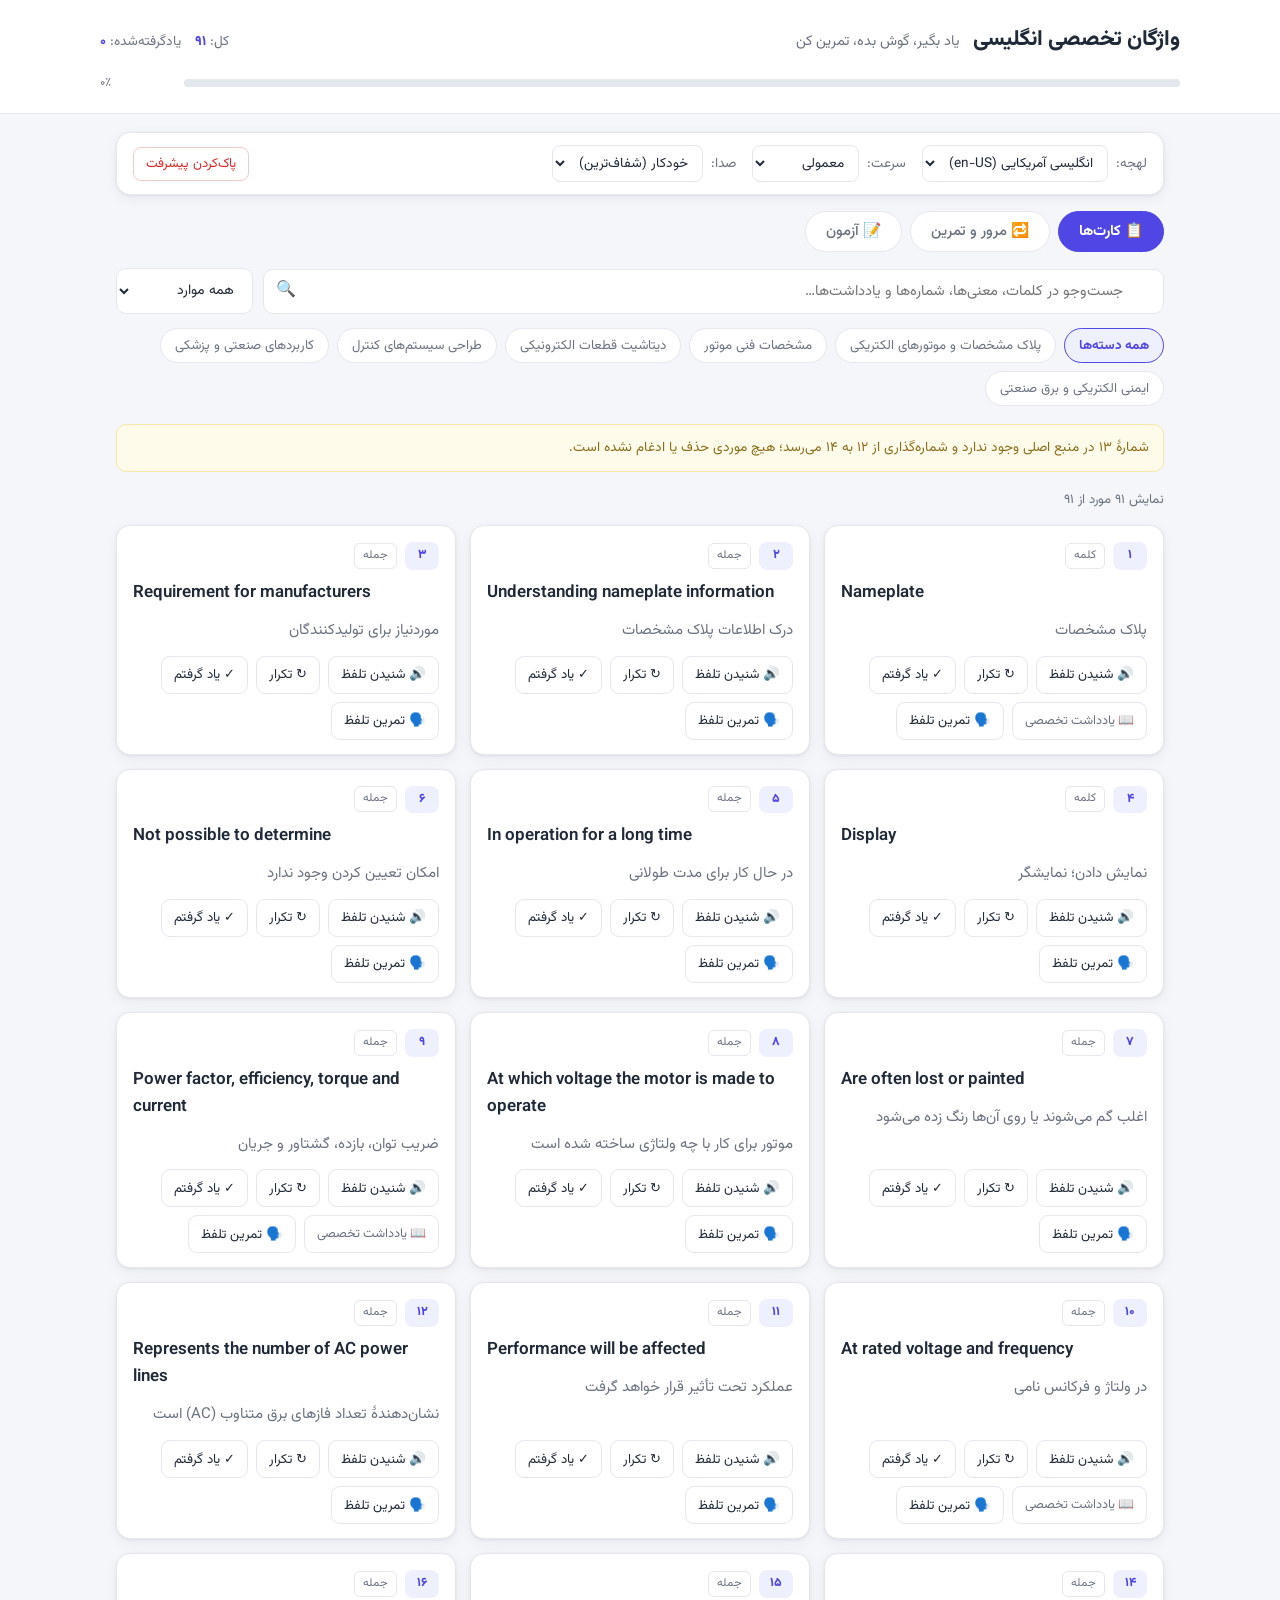
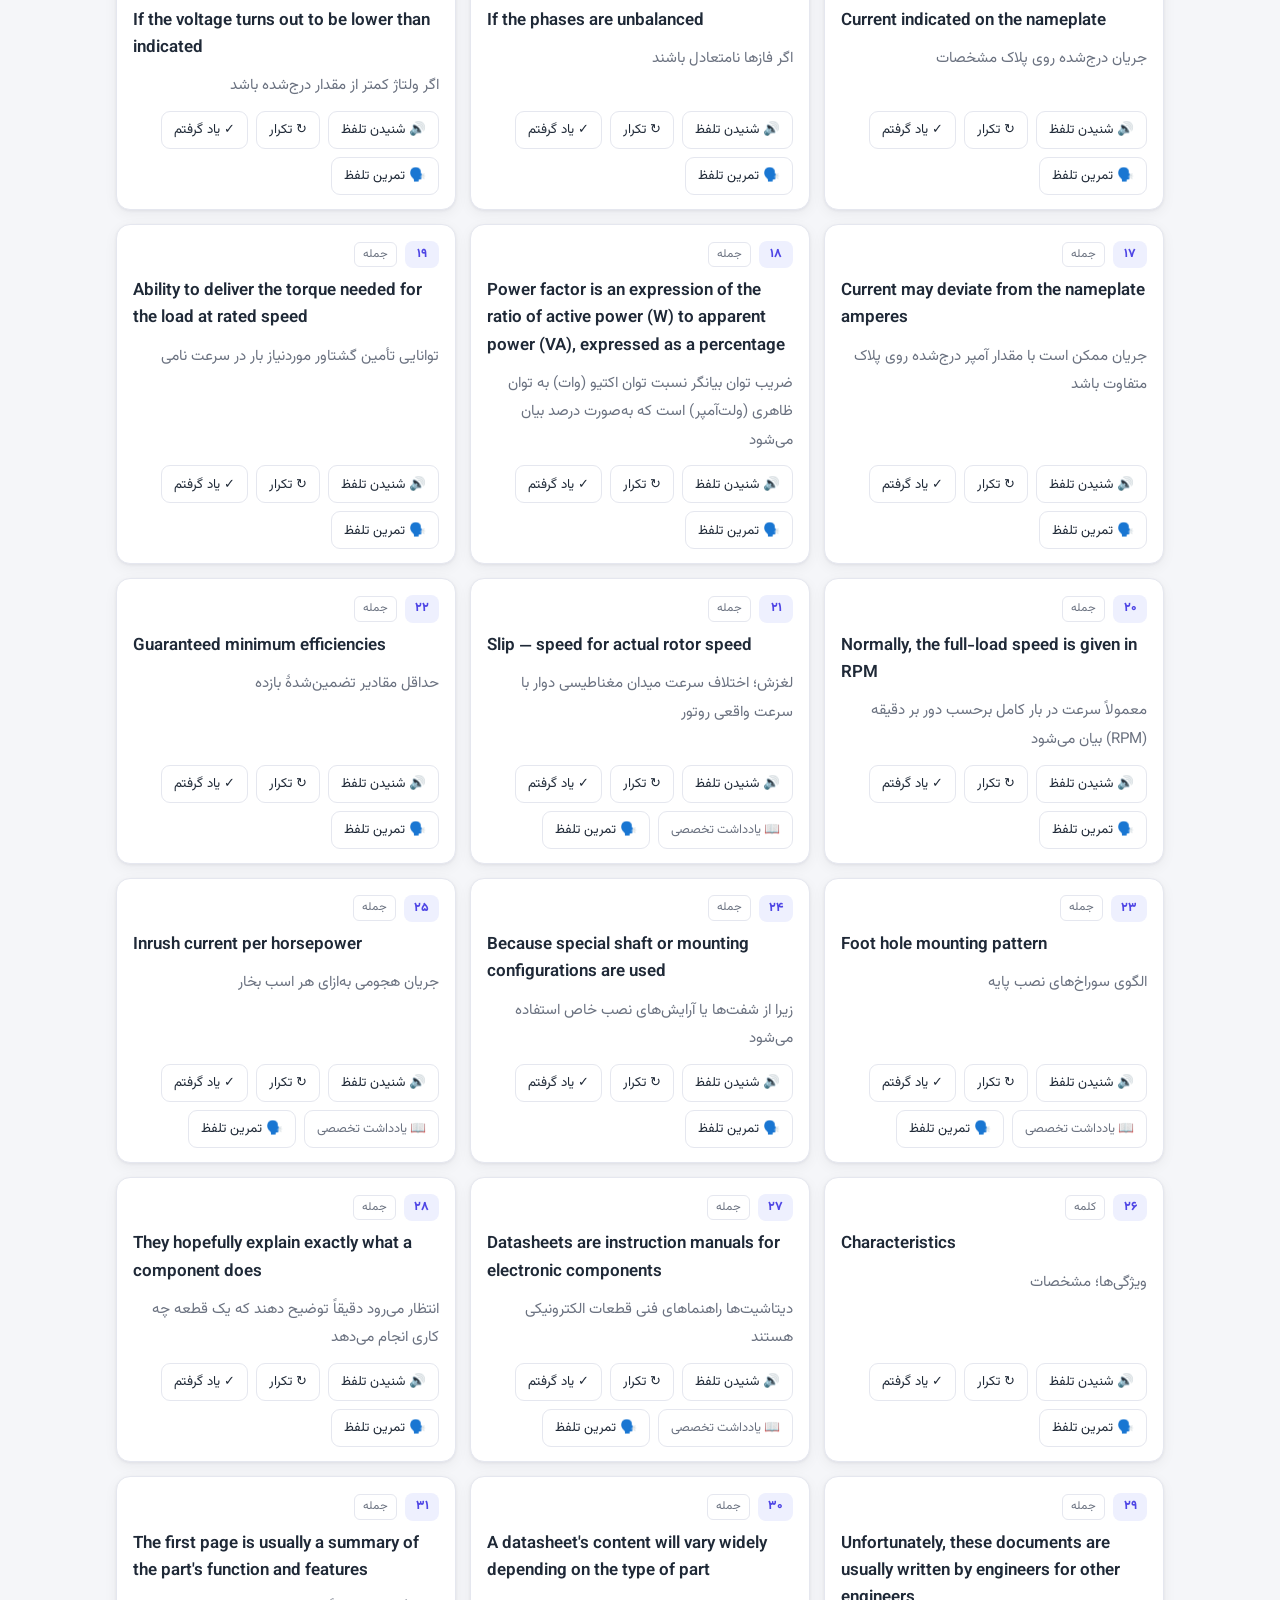
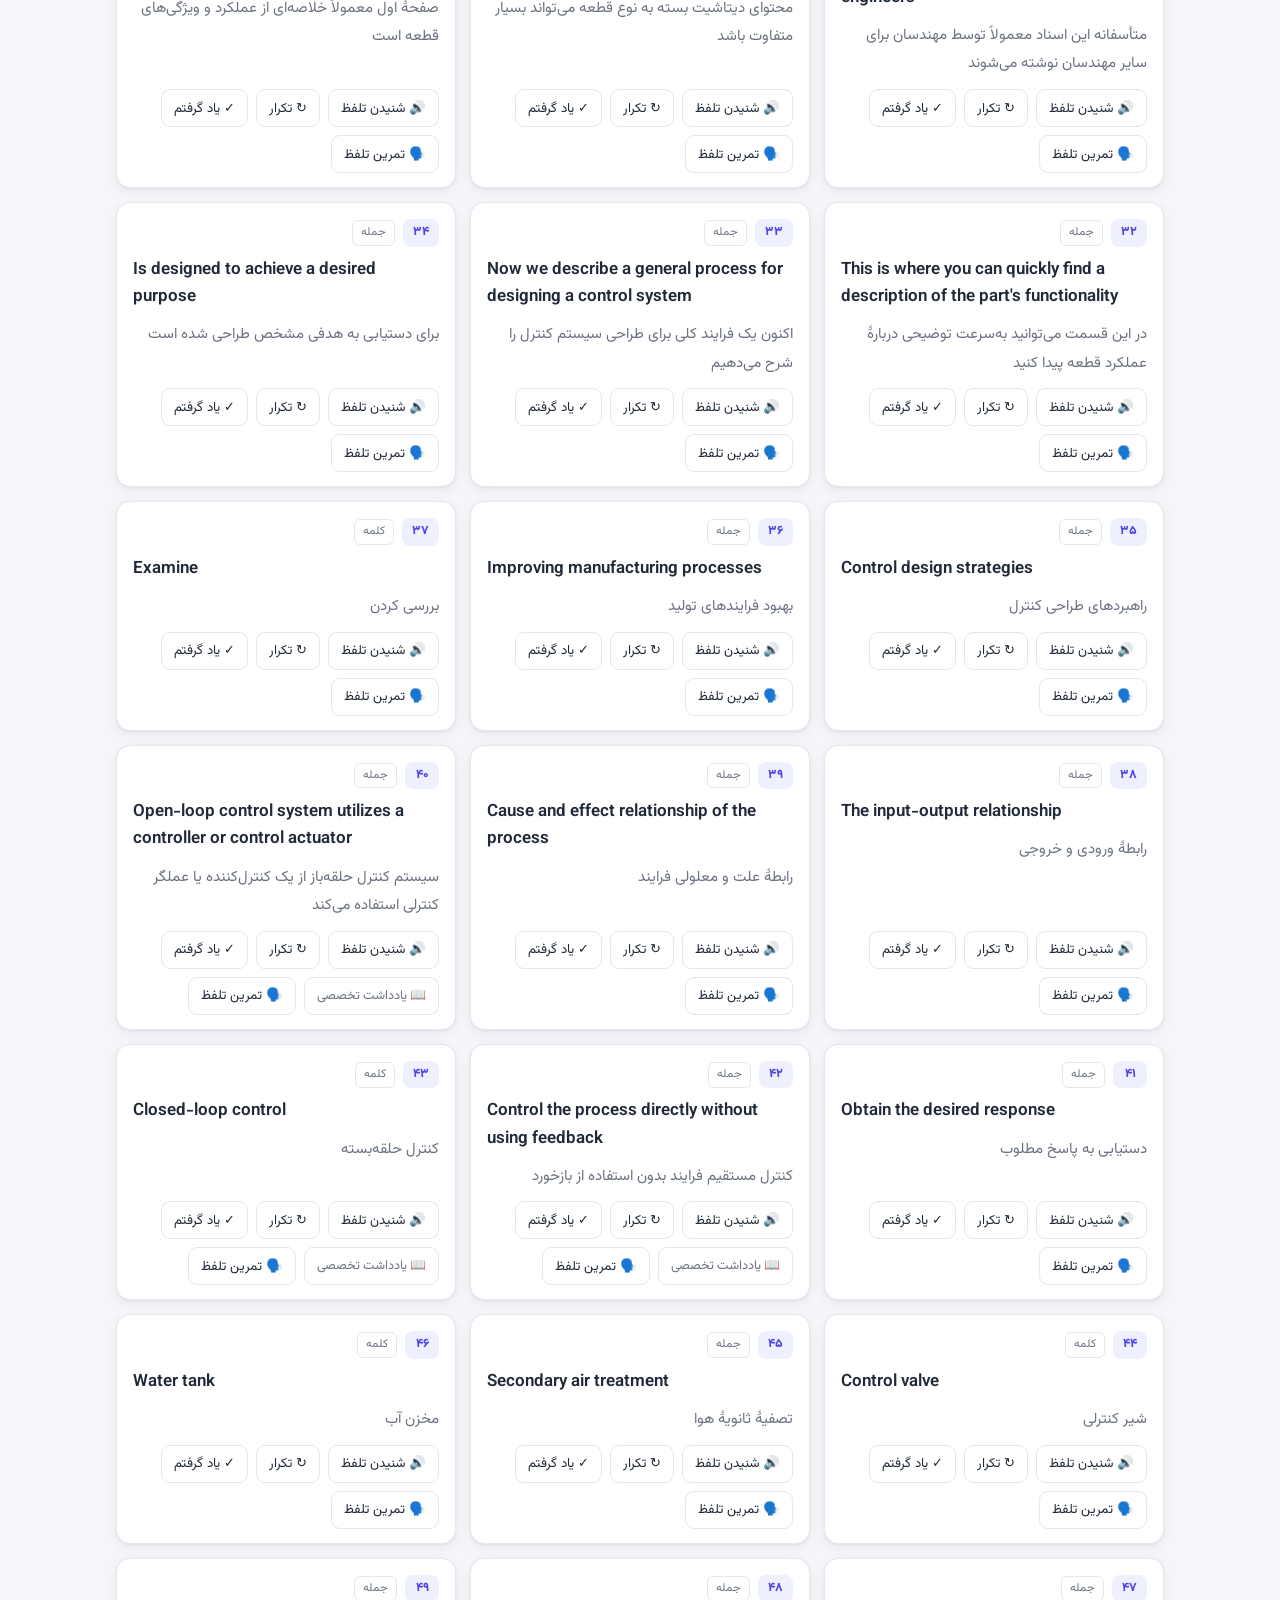
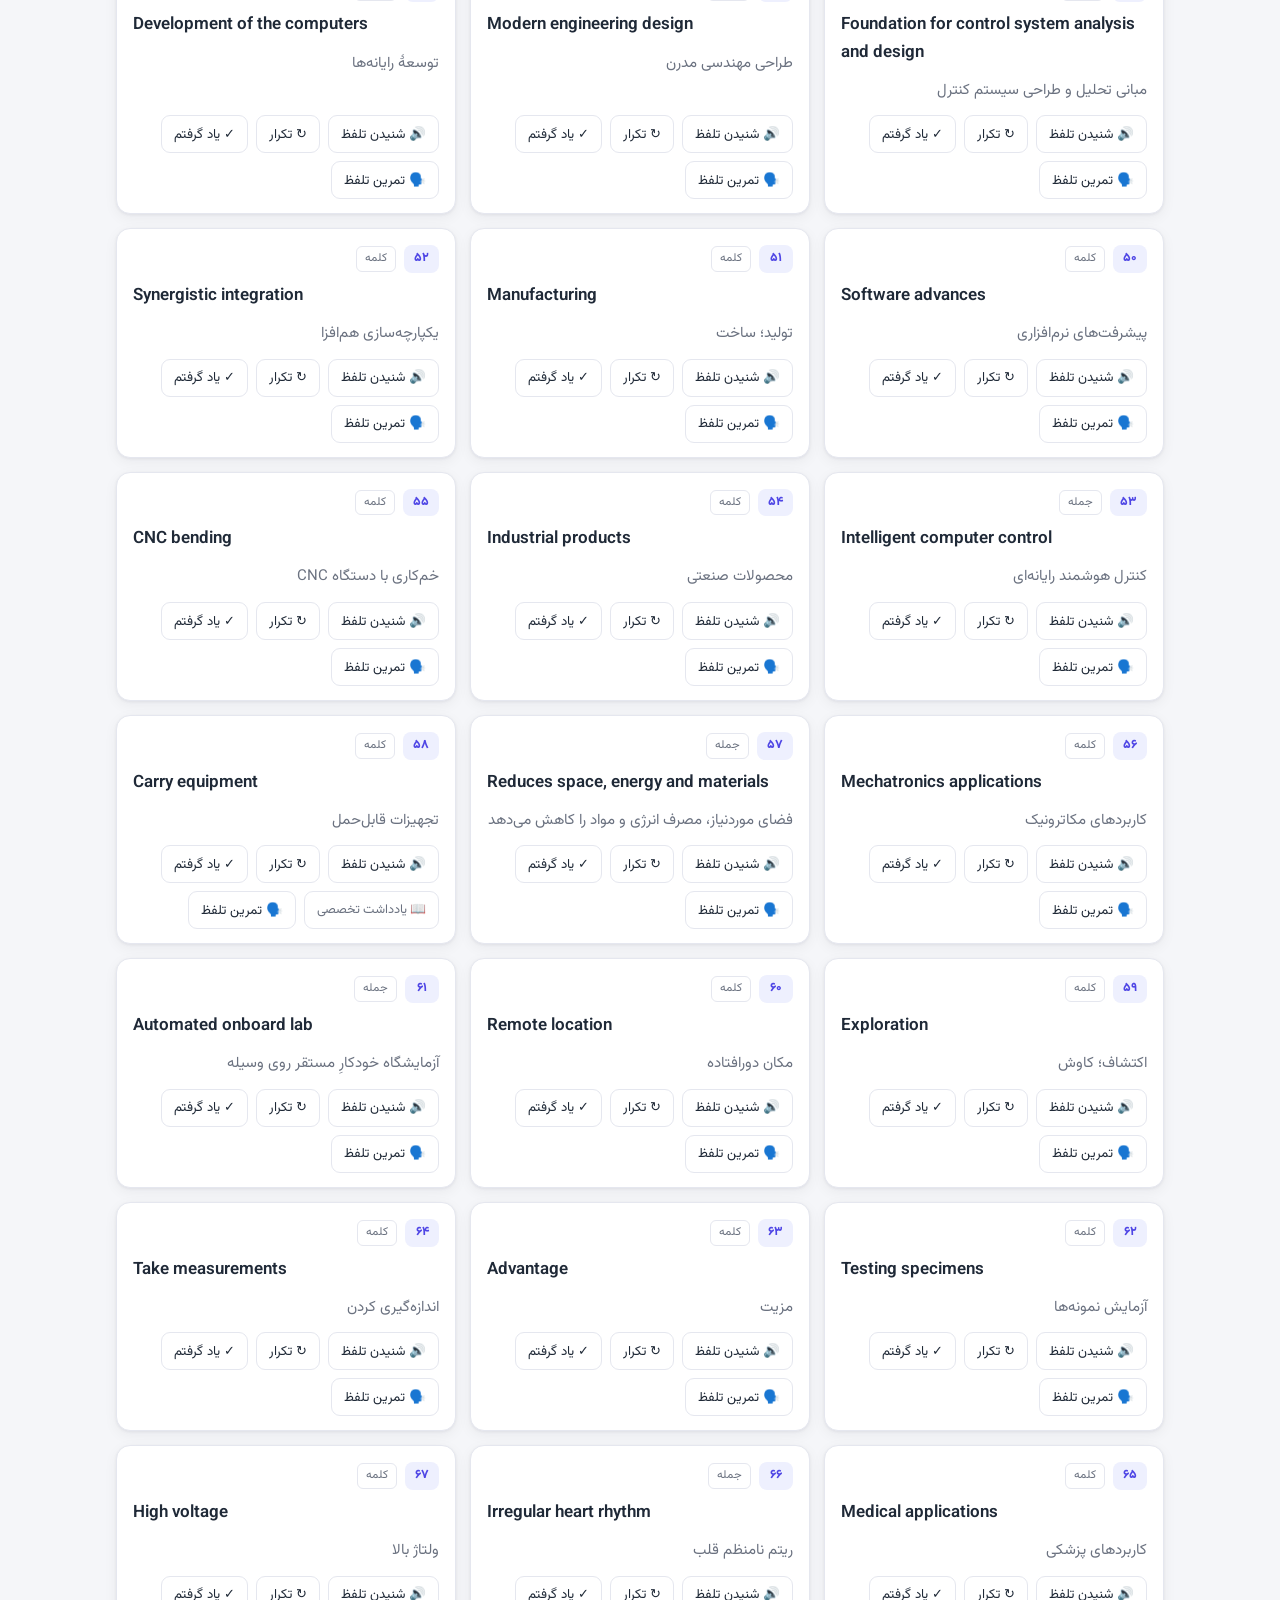
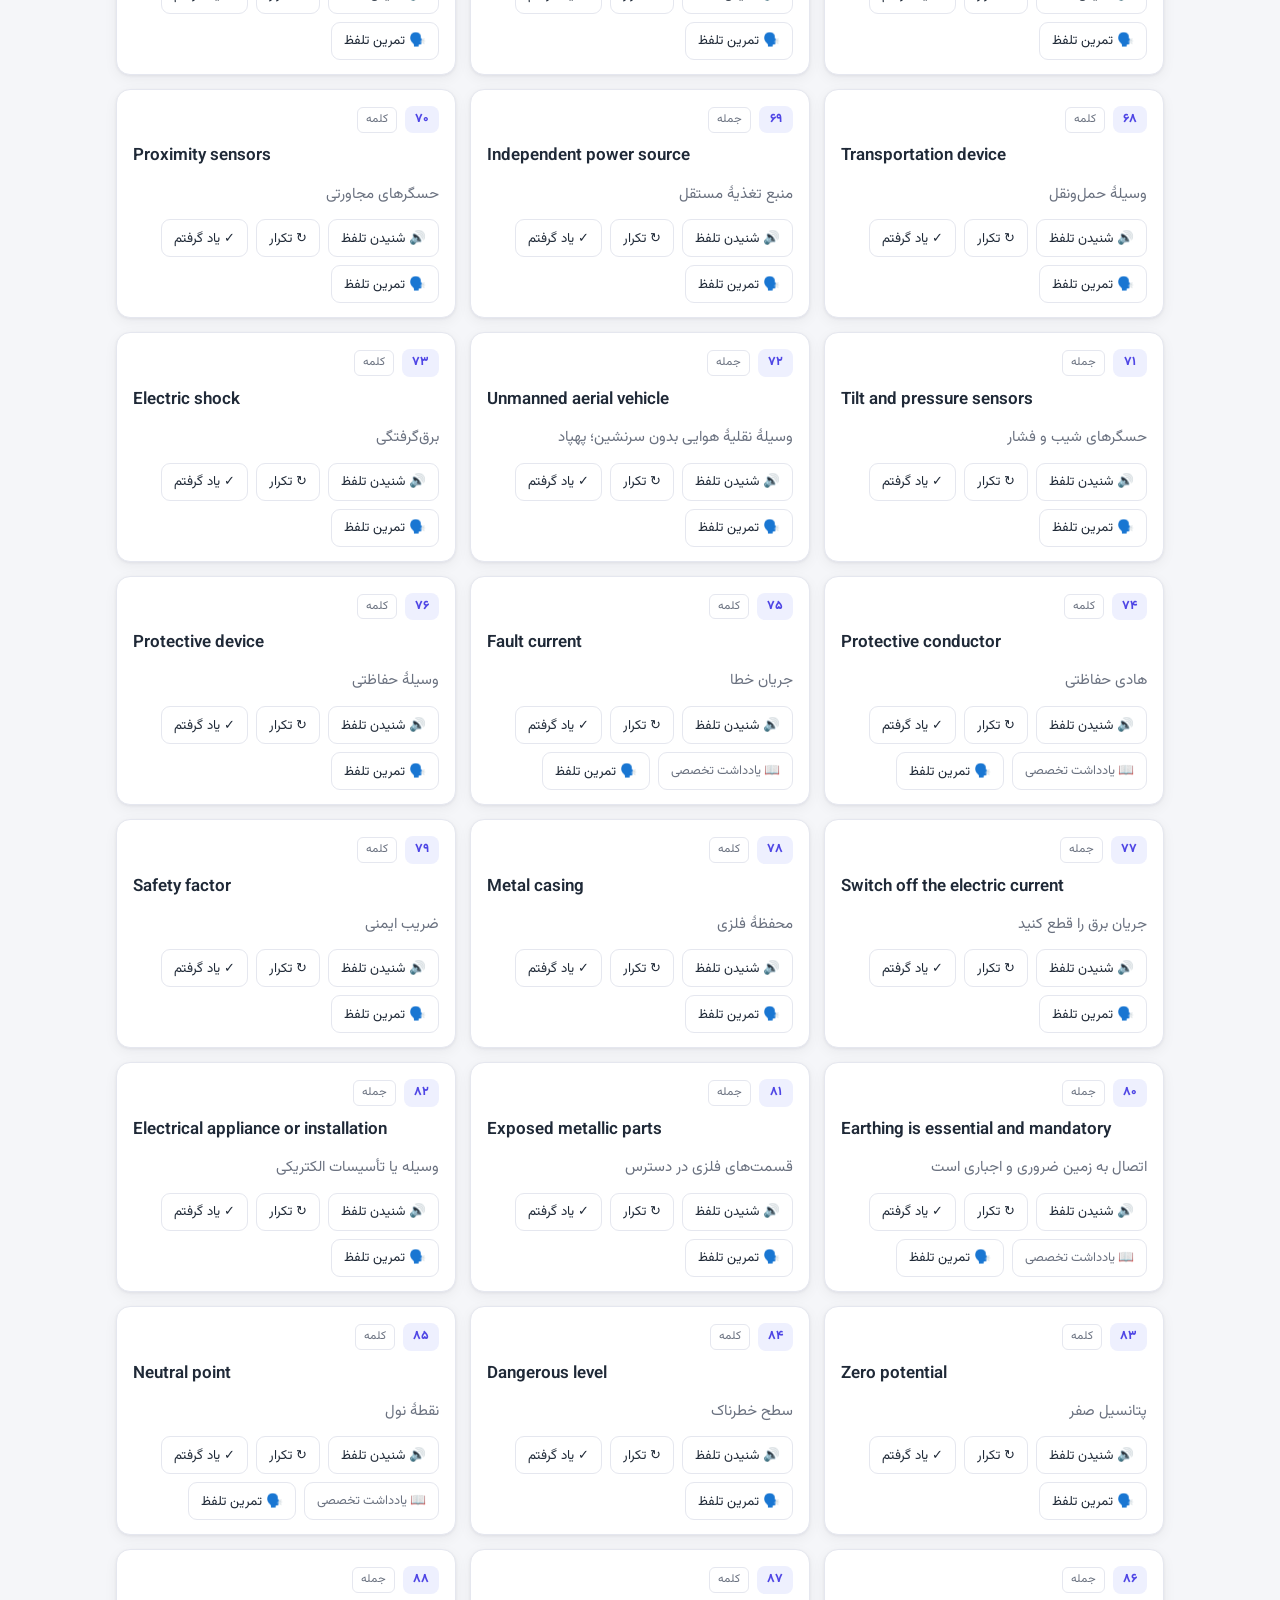
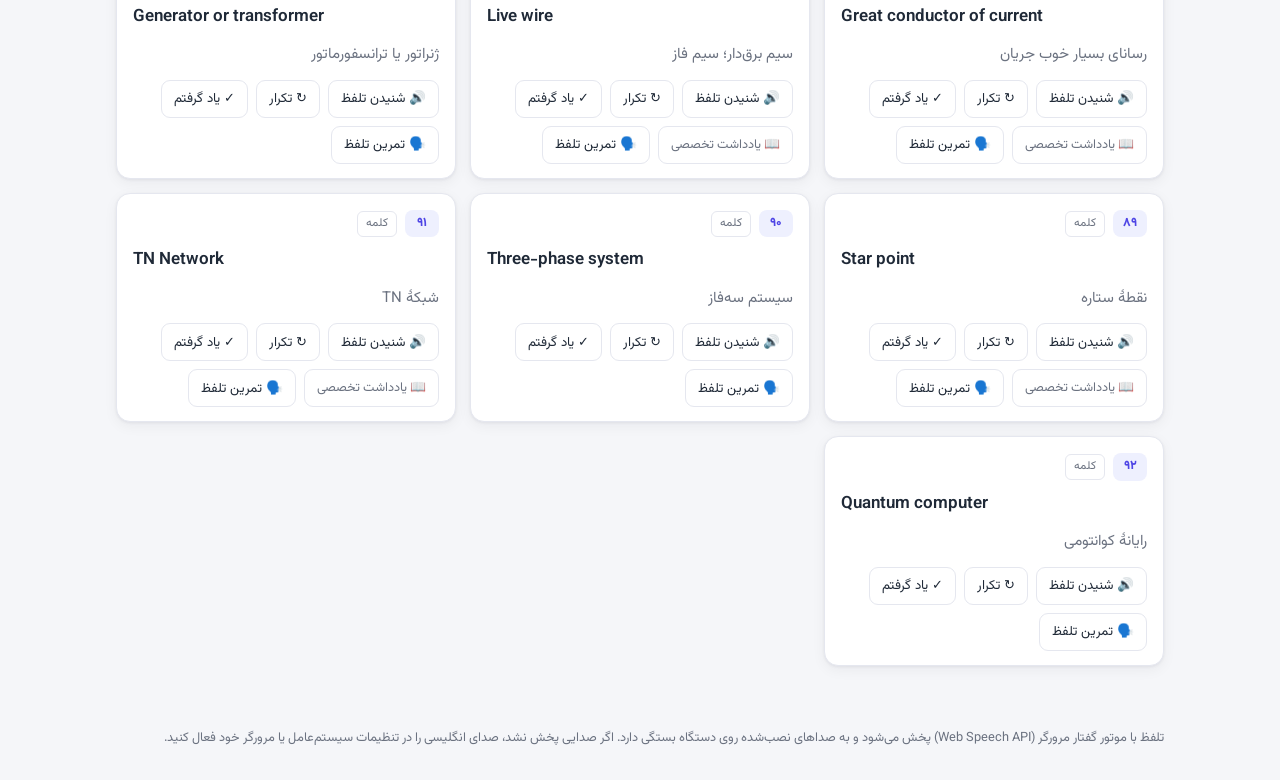
==== english-learning.html @ 3c823cd3 "واژگان تخصصی انگلیسی — نسخه اولیه" ====
<!DOCTYPE html>
<html lang="fa" dir="rtl">
<head>
<meta charset="UTF-8">
<meta name="viewport" content="width=device-width, initial-scale=1.0">
<title>واژگان تخصصی انگلیسی — یاد بگیر، گوش بده، تمرین کن</title>
<link rel="preconnect" href="https://fonts.googleapis.com">
<link rel="preconnect" href="https://fonts.gstatic.com" crossorigin>
<link href="https://fonts.googleapis.com/css2?family=Vazirmatn:wght@400;500;700;800&display=swap" rel="stylesheet">
<style>
  :root{
    --bg:#f5f6f9;
    --card:#ffffff;
    --border:#e5e7ef;
    --text:#1f2937;
    --muted:#6b7280;
    --primary:#4f46e5;
    --primary-soft:#eef0fe;
    --primary-dark:#3f38c9;
    --success:#0e9f6e;
    --success-soft:#e6f7f0;
    --danger:#dc2626;
    --radius:14px;
    --shadow:0 1px 3px rgba(17,24,39,.06),0 4px 14px rgba(17,24,39,.05);
  }
  *{box-sizing:border-box;margin:0;padding:0}
  html{scroll-behavior:smooth}
  body{
    font-family:"Vazirmatn","Noto Sans Arabic",Tahoma,"Segoe UI",sans-serif;
    background:var(--bg);
    color:var(--text);
    line-height:1.9;
    font-size:16px;
    min-height:100vh;
  }
  .en{direction:ltr;unicode-bidi:isolate;font-family:"Segoe UI","Vazirmatn",Tahoma,sans-serif;text-align:start}
  button{font-family:inherit;cursor:pointer}
  :focus-visible{outline:2px solid var(--primary);outline-offset:2px;border-radius:6px}

  /* ---------- Header ---------- */
  header{
    background:var(--card);
    border-bottom:1px solid var(--border);
    padding:20px 16px 18px;
    position:sticky;top:0;z-index:50;
  }
  .head-inner{max-width:1080px;margin:0 auto}
  .head-row{display:flex;flex-wrap:wrap;align-items:baseline;gap:6px 14px}
  h1{font-size:1.35rem;font-weight:800}
  .subtitle{color:var(--muted);font-size:.9rem}
  .head-stats{margin-inline-start:auto;display:flex;gap:14px;font-size:.85rem;color:var(--muted)}
  .head-stats b{color:var(--primary);font-weight:800}
  .progress-wrap{margin-top:10px;display:flex;align-items:center;gap:10px}
  progress{flex:1;appearance:none;height:8px;border-radius:99px;overflow:hidden;background:var(--border)}
  progress::-webkit-progress-bar{background:var(--border);border-radius:99px}
  progress::-webkit-progress-value{background:var(--primary);border-radius:99px;transition:width .3s}
  .progress-label{font-size:.8rem;color:var(--muted);min-width:74px;text-align:end}

  main{max-width:1080px;margin:0 auto;padding:18px 16px 60px}

  /* ---------- Settings ---------- */
  .settings{
    display:flex;flex-wrap:wrap;gap:10px 16px;align-items:center;
    background:var(--card);border:1px solid var(--border);border-radius:var(--radius);
    padding:12px 16px;margin-bottom:16px;box-shadow:var(--shadow);
  }
  .settings label{font-size:.85rem;color:var(--muted);display:flex;align-items:center;gap:8px}
  select{
    font-family:inherit;font-size:.85rem;padding:6px 10px;border:1px solid var(--border);
    border-radius:8px;background:var(--card);color:var(--text);max-width:100%;
  }
  #voice{max-width:min(230px,58vw)}
  .btn-reset{
    margin-inline-start:auto;font-size:.82rem;color:var(--danger);background:none;
    border:1px solid #f3caca;border-radius:8px;padding:6px 12px;transition:background .15s;
  }
  .btn-reset:hover{background:#fdf1f1}

  /* ---------- Tabs ---------- */
  .tabs{display:flex;gap:8px;margin-bottom:16px;flex-wrap:wrap}
  .tab-btn{
    border:1px solid var(--border);background:var(--card);border-radius:99px;
    padding:8px 20px;font-size:.92rem;font-weight:500;color:var(--muted);transition:all .15s;
  }
  .tab-btn[aria-selected="true"]{background:var(--primary);border-color:var(--primary);color:#fff;font-weight:700}
  .tab-panel{display:none}
  .tab-panel.active{display:block}

  /* ---------- Toolbar ---------- */
  .toolbar{display:flex;flex-wrap:wrap;gap:10px;margin-bottom:14px;align-items:center}
  .search-wrap{position:relative;flex:1;min-width:230px}
  .search-wrap input{
    width:100%;font-family:inherit;font-size:.92rem;padding:10px 40px 10px 14px;
    border:1px solid var(--border);border-radius:10px;background:var(--card);
  }
  .search-wrap .icon{position:absolute;inset-inline-end:13px;top:50%;transform:translateY(-50%);color:var(--muted);pointer-events:none}
  select.filter{padding:10px 14px;border-radius:10px;font-size:.88rem}
  .chips{display:flex;flex-wrap:wrap;gap:8px;margin-bottom:18px}
  .chip{
    border:1px solid var(--border);background:var(--card);border-radius:99px;
    padding:6px 14px;font-size:.83rem;color:var(--muted);transition:all .15s;
  }
  .chip[aria-pressed="true"]{background:var(--primary-soft);border-color:var(--primary);color:var(--primary);font-weight:700}
  .result-count{font-size:.82rem;color:var(--muted);margin-bottom:12px}

  /* ---------- Notice ---------- */
  .notice{
    background:#fffbea;border:1px solid #f5e6a8;color:#8a6d1a;border-radius:10px;
    padding:10px 14px;font-size:.85rem;margin-bottom:16px;
  }

  /* ---------- Cards ---------- */
  .grid{display:grid;grid-template-columns:repeat(auto-fill,minmax(310px,1fr));gap:14px}
  .card{
    background:var(--card);border:1px solid var(--border);border-radius:var(--radius);
    padding:16px 16px 14px;box-shadow:var(--shadow);display:flex;flex-direction:column;gap:10px;
    transition:box-shadow .15s;
  }
  .card:hover{box-shadow:0 2px 6px rgba(17,24,39,.08),0 8px 22px rgba(17,24,39,.07)}
  .card.learned{border-color:#bfe8d6;background:linear-gradient(0deg,var(--success-soft),#fff 60%)}
  .card-top{display:flex;align-items:center;gap:8px}
  .num{
    background:var(--primary-soft);color:var(--primary);font-weight:800;font-size:.78rem;
    border-radius:8px;padding:2px 10px;min-width:34px;text-align:center;
  }
  .kind{font-size:.72rem;color:var(--muted);border:1px solid var(--border);border-radius:6px;padding:1px 8px}
  .learned-badge{
    margin-inline-start:auto;font-size:.75rem;color:var(--success);font-weight:700;display:none;align-items:center;gap:4px;
  }
  .card.learned .learned-badge{display:inline-flex}
  .en-text{font-size:1.06rem;font-weight:600;line-height:1.6}
  .fa-text{font-size:.94rem;color:var(--muted)}
  .actions{display:flex;flex-wrap:wrap;gap:8px;margin-top:auto}
  .btn{
    border:1px solid var(--border);background:var(--card);border-radius:9px;
    padding:7px 12px;font-size:.83rem;color:var(--text);display:inline-flex;align-items:center;gap:6px;
    transition:all .15s;min-height:38px;
  }
  .btn:hover{border-color:var(--primary);color:var(--primary)}
  .btn.playing{background:var(--primary);border-color:var(--primary);color:#fff}
  .btn-learn.learned{background:var(--success);border-color:var(--success);color:#fff}
  .btn-note{font-size:.8rem;color:var(--muted)}
  .note{
    display:none;background:#f8f9fc;border:1px dashed var(--border);border-radius:10px;
    padding:10px 12px;font-size:.84rem;color:var(--muted);white-space:pre-line;
  }
  .note.open{display:block}

  /* ---------- Practice panel ---------- */
  .practice{display:none;border-top:1px solid var(--border);padding-top:12px;margin-top:2px}
  .practice.open{display:block}
  .practice .hint{font-size:.8rem;color:var(--muted);margin-bottom:8px}
  .practice .row{display:flex;flex-wrap:wrap;gap:8px;align-items:center}
  .mic-result{margin-top:8px;font-size:.86rem;display:none}
  .mic-result.show{display:block}
  .score-bar{height:6px;background:var(--border);border-radius:99px;overflow:hidden;margin-top:6px}
  .score-bar>span{display:block;height:100%;background:var(--primary);border-radius:99px;transition:width .4s}
  .score-good{background:var(--success)!important}

  /* ---------- Review / Quiz ---------- */
  .stage{
    max-width:640px;margin:0 auto;background:var(--card);border:1px solid var(--border);
    border-radius:18px;box-shadow:var(--shadow);padding:30px 24px;text-align:center;
  }
  .stage .num{font-size:.85rem}
  .stage .en-big{font-size:1.5rem;font-weight:700;line-height:1.7;margin:18px 0 6px}
  .stage .fa-big{font-size:1.15rem;color:var(--text);min-height:56px;display:flex;align-items:center;justify-content:center}
  .fa-big.hidden-fa .fa-value{visibility:hidden}
  .counter{color:var(--muted);font-size:.85rem;margin-top:18px}
  .stage-actions{display:flex;flex-wrap:wrap;justify-content:center;gap:10px;margin-top:18px}
  .btn-primary{
    background:var(--primary);border-color:var(--primary);color:#fff;font-weight:700;
  }
  .btn-primary:hover{background:var(--primary-dark);color:#fff}
  .empty{
    text-align:center;color:var(--muted);padding:50px 10px;font-size:.95rem;
  }
  .toast{
    position:fixed;bottom:20px;inset-inline:0;margin:0 auto;width:max-content;max-width:90vw;
    background:#1f2937;color:#fff;border-radius:10px;padding:11px 20px;font-size:.88rem;
    z-index:100;opacity:0;pointer-events:none;transition:opacity .25s;
  }
  .toast.show{opacity:1}

  footer{
    max-width:1080px;margin:0 auto;padding:0 16px 30px;color:var(--muted);font-size:.8rem;
  }

  @media (max-width:600px){
    h1{font-size:1.15rem}
    .head-stats{width:100%;margin-inline-start:0}
    .stage{padding:22px 16px}
    .stage .en-big{font-size:1.25rem}
  }
  @media (prefers-reduced-motion:reduce){
    *{transition:none!important;animation:none!important;scroll-behavior:auto}
  }
</style>
</head>
<body>

<header>
  <div class="head-inner">
    <div class="head-row">
      <h1>واژگان تخصصی انگلیسی</h1>
      <span class="subtitle">یاد بگیر، گوش بده، تمرین کن</span>
      <div class="head-stats">
        <span>کل: <b id="stat-total">۰</b></span>
        <span>یادگرفته‌شده: <b id="stat-learned">۰</b></span>
      </div>
    </div>
    <div class="progress-wrap">
      <progress id="progress" value="0" max="100" aria-label="پیشرفت کلی یادگیری"></progress>
      <span class="progress-label" id="progress-label">۰٪</span>
    </div>
  </div>
</header>

<main>
  <section class="settings" aria-label="تنظیمات تلفظ">
    <label>لهجه:
      <select id="accent">
        <option value="en-US">انگلیسی آمریکایی (en-US)</option>
        <option value="en-GB">انگلیسی بریتیش (en-GB)</option>
      </select>
    </label>
    <label>سرعت:
      <select id="rate">
        <option value="0.7">آهسته</option>
        <option value="1" selected>معمولی</option>
        <option value="1.25">کمی سریع‌تر</option>
      </select>
    </label>
    <label>صدا:
      <select id="voice">
        <option value="auto">خودکار (شفاف‌ترین)</option>
      </select>
    </label>
    <button class="btn-reset" id="btn-reset">پاک‌کردن پیشرفت</button>
  </section>

  <div class="tabs" role="tablist" aria-label="بخش‌های آموزش">
    <button class="tab-btn" role="tab" aria-selected="true" data-tab="cards">📋 کارت‌ها</button>
    <button class="tab-btn" role="tab" aria-selected="false" data-tab="review">🔁 مرور و تمرین</button>
    <button class="tab-btn" role="tab" aria-selected="false" data-tab="quiz">📝 آزمون</button>
  </div>

  <!-- ================= کارت‌ها ================= -->
  <section class="tab-panel active" id="panel-cards" role="tabpanel">
    <div class="toolbar">
      <div class="search-wrap">
        <input type="search" id="search" placeholder="جست‌وجو در کلمات، معنی‌ها، شماره‌ها و یادداشت‌ها…" aria-label="جست‌وجو">
        <span class="icon" aria-hidden="true">🔍</span>
      </div>
      <select class="filter" id="filter" aria-label="فیلتر وضعیت">
        <option value="all">همه موارد</option>
        <option value="learned">یادگرفته‌شده‌ها</option>
        <option value="unlearned">یادنگرفته‌شده‌ها</option>
        <option value="word">فقط کلمات</option>
        <option value="sentence">فقط جمله‌ها</option>
      </select>
    </div>
    <div class="chips" id="chips" role="group" aria-label="فیلتر دسته‌بندی"></div>
    <div class="notice">شمارهٔ ۱۳ در منبع اصلی وجود ندارد و شماره‌گذاری از ۱۲ به ۱۴ می‌رسد؛ هیچ موردی حذف یا ادغام نشده است.</div>
    <div class="result-count" id="result-count" aria-live="polite"></div>
    <div class="grid" id="grid"></div>
    <div class="empty" id="cards-empty" hidden>موردی مطابق جست‌وجو و فیلترهای انتخابی پیدا نشد.</div>
  </section>

  <!-- ================= مرور و تمرین ================= -->
  <section class="tab-panel" id="panel-review" role="tabpanel">
    <div class="stage">
      <span class="num" id="rv-num"></span>
      <div class="en-big en" id="rv-en" dir="ltr"></div>
      <div class="fa-big" id="rv-fa-wrap"><span class="fa-value" id="rv-fa"></span></div>
      <div class="stage-actions">
        <button class="btn" id="rv-play">🔊 شنیدن تلفظ</button>
        <button class="btn" id="rv-reveal">👁️ نمایش ترجمه</button>
        <button class="btn btn-learn" id="rv-learn">✓ یاد گرفتم</button>
      </div>
      <div class="stage-actions">
        <button class="btn" id="rv-prev">→ قبلی</button>
        <button class="btn btn-primary" id="rv-next">بعدی ←</button>
      </div>
      <div class="counter" id="rv-counter"></div>
    </div>
  </section>

  <!-- ================= آزمون ================= -->
  <section class="tab-panel" id="panel-quiz" role="tabpanel">
    <div class="stage">
      <span class="num" id="qz-num"></span>
      <div class="en-big en" id="qz-en" dir="ltr"></div>
      <div class="fa-big" id="qz-fa-wrap"><span class="fa-value" id="qz-fa"></span></div>
      <div class="stage-actions">
        <button class="btn" id="qz-play">🔊 شنیدن تلفظ</button>
        <button class="btn btn-primary" id="qz-reveal">نمایش پاسخ</button>
        <button class="btn btn-primary" id="qz-next" hidden>سؤال بعدی ←</button>
      </div>
      <div class="counter" id="qz-counter"></div>
    </div>
  </section>
</main>

<footer>
  تلفظ با موتور گفتار مرورگر (Web Speech API) پخش می‌شود و به صداهای نصب‌شده روی دستگاه بستگی دارد.
  اگر صدایی پخش نشد، صدای انگلیسی را در تنظیمات سیستم‌عامل یا مرورگر خود فعال کنید.
</footer>

<div class="toast" id="toast" role="status" aria-live="polite"></div>

<script>
"use strict";

/* ================= داده‌های آموزشی (استخراج‌شده از منبع اصلی) ================= */
const CATEGORIES = {
  c1:"پلاک مشخصات و موتورهای الکتریکی",
  c2:"مشخصات فنی موتور",
  c3:"دیتاشیت قطعات الکترونیکی",
  c4:"طراحی سیستم‌های کنترل",
  c5:"کاربردهای صنعتی و پزشکی",
  c6:"ایمنی الکتریکی و برق صنعتی"
};

const DATA = [
  {n:1, cat:"c1", en:"Nameplate", fa:"پلاک مشخصات", note:"Nameplate: پلاکی روی دستگاه که اطلاعات فنی آن — مانند ولتاژ، جریان و توان نامی — روی آن درج شده است."},
  {n:2, cat:"c1", en:"Understanding nameplate information", fa:"درک اطلاعات پلاک مشخصات"},
  {n:3, cat:"c1", en:"Requirement for manufacturers", fa:"موردنیاز برای تولیدکنندگان"},
  {n:4, cat:"c1", en:"Display", fa:"نمایش دادن؛ نمایشگر"},
  {n:5, cat:"c1", en:"In operation for a long time", fa:"در حال کار برای مدت طولانی"},
  {n:6, cat:"c1", en:"Not possible to determine", fa:"امکان تعیین کردن وجود ندارد"},
  {n:7, cat:"c1", en:"Are often lost or painted", fa:"اغلب گم می‌شوند یا روی آن‌ها رنگ زده می‌شود"},
  {n:8, cat:"c1", en:"At which voltage the motor is made to operate", fa:"موتور برای کار با چه ولتاژی ساخته شده است"},
  {n:9, cat:"c1", en:"Power factor, efficiency, torque and current", fa:"ضریب توان، بازده، گشتاور و جریان", note:"Torque: گشتاور؛ اثر چرخانندهٔ نیرو\nEfficiency: بازده؛ نسبت توان خروجی مفید به توان ورودی\nPower Factor: ضریب توان؛ در حالت متداول سینوسی، نسبت توان اکتیو به توان ظاهری"},
  {n:10, cat:"c1", en:"At rated voltage and frequency", fa:"در ولتاژ و فرکانس نامی", note:"Rated: نامی؛ مقداری که دستگاه برای کار در آن طراحی شده است."},
  {n:11, cat:"c1", en:"Performance will be affected", fa:"عملکرد تحت تأثیر قرار خواهد گرفت"},
  {n:12, cat:"c1", en:"Represents the number of AC power lines", fa:"نشان‌دهندهٔ تعداد فازهای برق متناوب (AC) است"},
  {n:14, cat:"c1", en:"Current indicated on the nameplate", fa:"جریان درج‌شده روی پلاک مشخصات"},
  {n:15, cat:"c1", en:"If the phases are unbalanced", fa:"اگر فازها نامتعادل باشند"},
  {n:16, cat:"c1", en:"If the voltage turns out to be lower than indicated", fa:"اگر ولتاژ کمتر از مقدار درج‌شده باشد"},
  {n:17, cat:"c1", en:"Current may deviate from the nameplate amperes", fa:"جریان ممکن است با مقدار آمپر درج‌شده روی پلاک متفاوت باشد"},
  {n:18, cat:"c1", en:"Power factor is an expression of the ratio of active power (W) to apparent power (VA), expressed as a percentage", fa:"ضریب توان بیانگر نسبت توان اکتیو (وات) به توان ظاهری (ولت‌آمپر) است که به‌صورت درصد بیان می‌شود"},
  {n:19, cat:"c2", en:"Ability to deliver the torque needed for the load at rated speed", fa:"توانایی تأمین گشتاور موردنیاز بار در سرعت نامی"},
  {n:20, cat:"c2", en:"Normally, the full-load speed is given in RPM", fa:"معمولاً سرعت در بار کامل برحسب دور بر دقیقه (RPM) بیان می‌شود"},
  {n:21, cat:"c2", en:"Slip — speed for actual rotor speed", fa:"لغزش؛ اختلاف سرعت میدان مغناطیسی دوار با سرعت واقعی روتور", note:"عبارت دست‌نویس و مبهم است (نیازمند بررسی). لغزش (Slip): اختلاف بین سرعت میدان مغناطیسی دوار و سرعت واقعی روتور."},
  {n:22, cat:"c2", en:"Guaranteed minimum efficiencies", fa:"حداقل مقادیر تضمین‌شدهٔ بازده"},
  {n:23, cat:"c2", en:"Foot hole mounting pattern", fa:"الگوی سوراخ‌های نصب پایه", note:"عبارت دست‌نویس است و احتمالاً به الگوی سوراخ‌های نصب پایهٔ موتور اشاره دارد."},
  {n:24, cat:"c2", en:"Because special shaft or mounting configurations are used", fa:"زیرا از شفت‌ها یا آرایش‌های نصب خاص استفاده می‌شود"},
  {n:25, cat:"c2", en:"Inrush current per horsepower", fa:"جریان هجومی به‌ازای هر اسب بخار", note:"از نظر فنی به جریان هجومی موتور هنگام راه‌اندازی اشاره دارد؛ واحد دقیق آن به متن اصلی و مشخصات فنی موردنظر بستگی دارد."},
  {n:26, cat:"c2", en:"Characteristics", fa:"ویژگی‌ها؛ مشخصات"},
  {n:27, cat:"c3", en:"Datasheets are instruction manuals for electronic components", fa:"دیتاشیت‌ها راهنماهای فنی قطعات الکترونیکی هستند", note:"Datasheet: دیتاشیت یا برگهٔ اطلاعات فنی\nComponent: قطعه\nFunction: عملکرد\nFeature: ویژگی\nFunctionality: قابلیت‌ها و نحوهٔ عملکرد\nDepending on: بسته به"},
  {n:28, cat:"c3", en:"They hopefully explain exactly what a component does", fa:"انتظار می‌رود دقیقاً توضیح دهند که یک قطعه چه کاری انجام می‌دهد"},
  {n:29, cat:"c3", en:"Unfortunately, these documents are usually written by engineers for other engineers", fa:"متأسفانه این اسناد معمولاً توسط مهندسان برای سایر مهندسان نوشته می‌شوند"},
  {n:30, cat:"c3", en:"A datasheet's content will vary widely depending on the type of part", fa:"محتوای دیتاشیت بسته به نوع قطعه می‌تواند بسیار متفاوت باشد"},
  {n:31, cat:"c3", en:"The first page is usually a summary of the part's function and features", fa:"صفحهٔ اول معمولاً خلاصه‌ای از عملکرد و ویژگی‌های قطعه است"},
  {n:32, cat:"c3", en:"This is where you can quickly find a description of the part's functionality", fa:"در این قسمت می‌توانید به‌سرعت توضیحی دربارهٔ عملکرد قطعه پیدا کنید"},
  {n:33, cat:"c4", en:"Now we describe a general process for designing a control system", fa:"اکنون یک فرایند کلی برای طراحی سیستم کنترل را شرح می‌دهیم"},
  {n:34, cat:"c4", en:"Is designed to achieve a desired purpose", fa:"برای دستیابی به هدفی مشخص طراحی شده است"},
  {n:35, cat:"c4", en:"Control design strategies", fa:"راهبردهای طراحی کنترل"},
  {n:36, cat:"c4", en:"Improving manufacturing processes", fa:"بهبود فرایندهای تولید"},
  {n:37, cat:"c4", en:"Examine", fa:"بررسی کردن"},
  {n:38, cat:"c4", en:"The input-output relationship", fa:"رابطهٔ ورودی و خروجی"},
  {n:39, cat:"c4", en:"Cause and effect relationship of the process", fa:"رابطهٔ علت و معلولی فرایند"},
  {n:40, cat:"c4", en:"Open-loop control system utilizes a controller or control actuator", fa:"سیستم کنترل حلقه‌باز از یک کنترل‌کننده یا عملگر کنترلی استفاده می‌کند", note:"Open-loop control — کنترل حلقه‌باز: سیستم خروجی را برای اصلاح عملکرد به ورودی بازخورد نمی‌دهد.\nController — کنترل‌کننده: بخشی که فرمان کنترلی را تولید می‌کند.\nActuator — عملگر: وسیله‌ای که فرمان را به عمل فیزیکی تبدیل می‌کند."},
  {n:41, cat:"c4", en:"Obtain the desired response", fa:"دستیابی به پاسخ مطلوب"},
  {n:42, cat:"c4", en:"Control the process directly without using feedback", fa:"کنترل مستقیم فرایند بدون استفاده از بازخورد", note:"Feedback — بازخورد: اطلاعات برگشتی از خروجی سیستم."},
  {n:43, cat:"c4", en:"Closed-loop control", fa:"کنترل حلقه‌بسته", note:"Closed-loop control — کنترل حلقه‌بسته: خروجی اندازه‌گیری می‌شود و از بازخورد برای اصلاح عملکرد سیستم استفاده می‌شود."},
  {n:44, cat:"c4", en:"Control valve", fa:"شیر کنترلی"},
  {n:45, cat:"c4", en:"Secondary air treatment", fa:"تصفیهٔ ثانویهٔ هوا"},
  {n:46, cat:"c4", en:"Water tank", fa:"مخزن آب"},
  {n:47, cat:"c4", en:"Foundation for control system analysis and design", fa:"مبانی تحلیل و طراحی سیستم کنترل"},
  {n:48, cat:"c4", en:"Modern engineering design", fa:"طراحی مهندسی مدرن"},
  {n:49, cat:"c4", en:"Development of the computers", fa:"توسعهٔ رایانه‌ها"},
  {n:50, cat:"c4", en:"Software advances", fa:"پیشرفت‌های نرم‌افزاری"},
  {n:51, cat:"c4", en:"Manufacturing", fa:"تولید؛ ساخت"},
  {n:52, cat:"c4", en:"Synergistic integration", fa:"یکپارچه‌سازی هم‌افزا"},
  {n:53, cat:"c4", en:"Intelligent computer control", fa:"کنترل هوشمند رایانه‌ای"},
  {n:54, cat:"c4", en:"Industrial products", fa:"محصولات صنعتی"},
  {n:55, cat:"c4", en:"CNC bending", fa:"خم‌کاری با دستگاه CNC"},
  {n:56, cat:"c4", en:"Mechatronics applications", fa:"کاربردهای مکاترونیک"},
  {n:57, cat:"c5", en:"Reduces space, energy and materials", fa:"فضای موردنیاز، مصرف انرژی و مواد را کاهش می‌دهد"},
  {n:58, cat:"c5", en:"Carry equipment", fa:"تجهیزات قابل‌حمل", note:"عبارت دست‌نویس است. ترجمهٔ طبیعی با توجه به کاربرد «تجهیزات قابل‌حمل» است؛ اگر منظور جملهٔ امری باشد، معنی آن «تجهیزات را حمل کنید» خواهد بود."},
  {n:59, cat:"c5", en:"Exploration", fa:"اکتشاف؛ کاوش"},
  {n:60, cat:"c5", en:"Remote location", fa:"مکان دورافتاده"},
  {n:61, cat:"c5", en:"Automated onboard lab", fa:"آزمایشگاه خودکارِ مستقر روی وسیله"},
  {n:62, cat:"c5", en:"Testing specimens", fa:"آزمایش نمونه‌ها"},
  {n:63, cat:"c5", en:"Advantage", fa:"مزیت"},
  {n:64, cat:"c5", en:"Take measurements", fa:"اندازه‌گیری کردن"},
  {n:65, cat:"c5", en:"Medical applications", fa:"کاربردهای پزشکی"},
  {n:66, cat:"c5", en:"Irregular heart rhythm", fa:"ریتم نامنظم قلب"},
  {n:67, cat:"c5", en:"High voltage", fa:"ولتاژ بالا"},
  {n:68, cat:"c5", en:"Transportation device", fa:"وسیلهٔ حمل‌ونقل"},
  {n:69, cat:"c5", en:"Independent power source", fa:"منبع تغذیهٔ مستقل"},
  {n:70, cat:"c5", en:"Proximity sensors", fa:"حسگرهای مجاورتی"},
  {n:71, cat:"c5", en:"Tilt and pressure sensors", fa:"حسگرهای شیب و فشار"},
  {n:72, cat:"c5", en:"Unmanned aerial vehicle", fa:"وسیلهٔ نقلیهٔ هوایی بدون سرنشین؛ پهپاد"},
  {n:73, cat:"c6", en:"Electric shock", fa:"برق‌گرفتگی"},
  {n:74, cat:"c6", en:"Protective conductor", fa:"هادی حفاظتی", note:"Protective conductor (PE): هادی حفاظتی که برای حفاظت در برابر برق‌گرفتگی به کار می‌رود."},
  {n:75, cat:"c6", en:"Fault current", fa:"جریان خطا", note:"Fault current: جریانی که در اثر وقوع خطا — مانند اتصال کوتاه یا اتصال بدنه — برقرار می‌شود."},
  {n:76, cat:"c6", en:"Protective device", fa:"وسیلهٔ حفاظتی"},
  {n:77, cat:"c6", en:"Switch off the electric current", fa:"جریان برق را قطع کنید"},
  {n:78, cat:"c6", en:"Metal casing", fa:"محفظهٔ فلزی"},
  {n:79, cat:"c6", en:"Safety factor", fa:"ضریب ایمنی"},
  {n:80, cat:"c6", en:"Earthing is essential and mandatory", fa:"اتصال به زمین ضروری و اجباری است", note:"Earthing: اتصال الکتریکی مناسب به زمین برای اهداف حفاظتی یا عملکردی."},
  {n:81, cat:"c6", en:"Exposed metallic parts", fa:"قسمت‌های فلزی در دسترس"},
  {n:82, cat:"c6", en:"Electrical appliance or installation", fa:"وسیله یا تأسیسات الکتریکی"},
  {n:83, cat:"c6", en:"Zero potential", fa:"پتانسیل صفر"},
  {n:84, cat:"c6", en:"Dangerous level", fa:"سطح خطرناک"},
  {n:85, cat:"c6", en:"Neutral point", fa:"نقطهٔ نول", note:"Neutral point: نقطهٔ نول؛ با نقطهٔ ستاره همیشه مترادف نیست."},
  {n:86, cat:"c6", en:"Great conductor of current", fa:"رسانای بسیار خوب جریان", note:"عبارت انگلیسی دست‌نویس و نامعمول است. ترجمهٔ لفظی «رسانای بسیار خوب جریان» است؛ اگر منظور ویژگی یک ماده باشد، معادل طبیعی‌تر «رسانای خوب جریان الکتریکی» است."},
  {n:87, cat:"c6", en:"Live wire", fa:"سیم برق‌دار؛ سیم فاز", note:"Live wire: سیم برق‌دار؛ در شبکهٔ معمول تک‌فاز غالباً به سیم فاز گفته می‌شود."},
  {n:88, cat:"c6", en:"Generator or transformer", fa:"ژنراتور یا ترانسفورماتور"},
  {n:89, cat:"c6", en:"Star point", fa:"نقطهٔ ستاره", note:"Star point: نقطهٔ مشترک اتصال ستاره‌ای سیم‌پیچ‌ها؛ بسته به مدار ممکن است با نقطهٔ نول مرتبط باشد اما همیشه مترادف نیست."},
  {n:90, cat:"c6", en:"Three-phase system", fa:"سیستم سه‌فاز"},
  {n:91, cat:"c6", en:"TN Network", fa:"شبکهٔ TN", note:"TN Network: نوعی آرایش سیستم اتصال زمین در تأسیسات الکتریکی است."},
  {n:92, cat:"c6", en:"Quantum computer", fa:"رایانهٔ کوانتومی"}
];

/* ================= ابزارهای عمومی ================= */
const $ = (id) => document.getElementById(id);
const FA_DIGITS = "۰۱۲۳۴۵۶۷۸۹";
const faNum = (v) => String(v).replace(/\d/g, (d) => FA_DIGITS[+d]);
const isWord = (item) => item.en.trim().split(/\s+/).length <= 2;
const itemId = (item) => "w" + item.n;

function showToast(msg){
  const t = $("toast");
  t.textContent = msg;
  t.classList.add("show");
  clearTimeout(showToast._tm);
  showToast._tm = setTimeout(() => t.classList.remove("show"), 4000);
}

function el(tag, cls, text){
  const e = document.createElement(tag);
  if (cls) e.className = cls;
  if (text !== undefined) e.textContent = text;
  return e;
}

/* ================= وضعیت و ذخیره‌سازی ================= */
const LS_LEARNED = "elq_learned", LS_RATE = "elq_rate", LS_ACCENT = "elq_accent", LS_VOICE = "elq_voice";
let learned = {};
try { learned = JSON.parse(localStorage.getItem(LS_LEARNED) || "{}") || {}; } catch (_) { learned = {}; }

function saveLearned(){ localStorage.setItem(LS_LEARNED, JSON.stringify(learned)); }

const state = {
  search:"", filter:"all", cat:"all",
  reviewIdx:0, reviewOrder:[], reviewRevealed:false,
  quizIdx:0, quizOrder:[], quizRevealed:false
};

/* ================= تلفظ (Web Speech API) ================= */
const synth = window.speechSynthesis;
let voices = [], warnedNoVoice = false;

function loadVoices(){
  if (!synth) return;
  voices = synth.getVoices();
  populateVoices();
}

/* انتخاب صدا: در حالت خودکار، صداهای طبیعی و باکیفیت انگلیسی (به‌ویژه en-US) اولویت دارند */
const PREFERRED_VOICE_PATTERNS = [
  /natural|online|premium|enhanced/i,
  /aria|zira|jenny|emma|ava|samantha|libby/i,
  /david|guy|mark/i,
  /google/i
];
function pickVoice(accent){
  if (!voices.length) loadVoices();
  const chosen = $("voice").value;
  if (chosen && chosen !== "auto"){
    const exact = voices.find(v => v.voiceURI === chosen);
    if (exact) return exact;
  }
  const matchingAccent = voices.filter(v => v.lang && v.lang.replace("_", "-").toLowerCase().startsWith(accent.toLowerCase()));
  const pool = matchingAccent.length ? matchingAccent : voices.filter(v => v.lang && v.lang.toLowerCase().startsWith("en"));
  for (const re of PREFERRED_VOICE_PATTERNS){
    const hit = pool.find(v => re.test(v.name));
    if (hit) return hit;
  }
  return pool[0] || null;
}

function populateVoices(){
  const sel = $("voice");
  if (!sel) return;
  const current = sel.value || localStorage.getItem(LS_VOICE) || "auto";
  sel.textContent = "";
  sel.append(new Option("خودکار (شفاف‌ترین)", "auto"));
  voices.filter(v => v.lang && v.lang.toLowerCase().startsWith("en")).forEach(v => {
    const shortName = v.name.replace(/\s*-\s*English.*$/i, "");
    sel.append(new Option(shortName + " (" + v.lang + ")", v.voiceURI));
  });
  if ([...sel.options].some(o => o.value === current)) sel.value = current;
}
if (synth){
  loadVoices();
  synth.addEventListener ? synth.addEventListener("voiceschanged", loadVoices) : (synth.onvoiceschanged = loadVoices);
}

function stopSpeech(){
  if (synth) synth.cancel();
  document.querySelectorAll(".btn.playing").forEach(b => {
    b.classList.remove("playing");
    b.innerHTML = b.dataset.label || b.innerHTML;
  });
}

function speak(text, btn){
  if (!synth){
    showToast("مرورگر شما از پخش تلفظ (Web Speech API) پشتیبانی نمی‌کند.");
    return;
  }
  stopSpeech();
  const accent = $("accent").value;
  const rate = parseFloat($("rate").value) || 1;
  const voice = pickVoice(accent);
  if (!voice && !warnedNoVoice){
    warnedNoVoice = true;
    showToast("صدای انگلیسی در دستگاه شما پیدا نشد. لطفاً صدای انگلیسی را در تنظیمات سیستم‌عامل یا مرورگر نصب و فعال کنید.");
  }
  const u = new SpeechSynthesisUtterance(text);
  u.lang = accent;
  u.rate = rate;
  if (voice) u.voice = voice;
  if (btn){
    btn.dataset.label = btn.innerHTML;
    btn.classList.add("playing");
    btn.textContent = "در حال پخش…";
    u.onend = () => { btn.classList.remove("playing"); btn.innerHTML = btn.dataset.label; };
    u.onerror = () => {
      btn.classList.remove("playing");
      btn.innerHTML = btn.dataset.label;
      showToast("پخش تلفظ ممکن نشد. لطفاً صدای انگلیسی دستگاه خود را بررسی کنید.");
    };
  } else {
    u.onerror = () => showToast("پخش تلفظ ممکن نشد. لطفاً صدای انگلیسی دستگاه خود را بررسی کنید.");
  }
  synth.speak(u);
}

/* ================= تمرین تلفظ (تشخیص گفتار) ================= */
const SR = window.SpeechRecognition || window.webkitSpeechRecognition || null;

function levenshtein(a, b){
  const m = a.length, n = b.length;
  if (!m) return n;
  if (!n) return m;
  let prev = Array.from({length: n + 1}, (_, i) => i);
  for (let i = 1; i <= m; i++){
    const cur = [i];
    for (let j = 1; j <= n; j++){
      cur[j] = Math.min(prev[j] + 1, cur[j-1] + 1, prev[j-1] + (a[i-1] === b[j-1] ? 0 : 1));
    }
    prev = cur;
  }
  return prev[n];
}
function similarity(said, target){
  const norm = s => s.toLowerCase().replace(/[^a-z0-9\s]/g, " ").replace(/\s+/g, " ").trim();
  const a = norm(said), b = norm(target);
  if (!a || !b) return 0;
  const dist = levenshtein(a, b);
  return Math.max(0, Math.round((1 - dist / Math.max(a.length, b.length)) * 100));
}

/* ================= ساخت کارت‌ها ================= */
function buildCard(item){
  const card = el("article", "card");
  card.dataset.id = itemId(item);

  const top = el("div", "card-top");
  top.append(el("span", "num", faNum(item.n)));
  top.append(el("span", "kind", isWord(item) ? "کلمه" : "جمله"));
  top.append(el("span", "learned-badge", "✓ یادگرفته‌شده"));
  card.append(top);

  card.append(el("div", "en-text en", item.en));
  card.append(el("div", "fa-text", item.fa));

  const actions = el("div", "actions");

  const bPlay = el("button", "btn btn-play", "🔊 شنیدن تلفظ");
  bPlay.type = "button";
  bPlay.addEventListener("click", () => speak(item.en, bPlay));

  const bRepeat = el("button", "btn btn-repeat", "↻ تکرار");
  bRepeat.type = "button";
  bRepeat.addEventListener("click", () => speak(item.en, bPlay));

  const bLearn = el("button", "btn btn-learn", "✓ یاد گرفتم");
  bLearn.type = "button";
  bLearn.setAttribute("aria-pressed", "false");
  bLearn.addEventListener("click", () => {
    const id = itemId(item);
    if (learned[id]){ delete learned[id]; } else { learned[id] = true; }
    saveLearned();
    updateLearnedUI(card, item, bLearn);
    updateStats();
    applyFilters();
  });

  actions.append(bPlay, bRepeat, bLearn);

  if (item.note){
    const bNote = el("button", "btn btn-note", "📖 یادداشت تخصصی");
    bNote.type = "button";
    bNote.setAttribute("aria-expanded", "false");
    const noteBox = el("div", "note", item.note);
    bNote.addEventListener("click", () => {
      const open = noteBox.classList.toggle("open");
      bNote.setAttribute("aria-expanded", String(open));
    });
    actions.append(bNote);
    card.append(actions);
    card.append(noteBox);
  } else {
    card.append(actions);
  }

  const practice = buildPractice(item, bPlay);
  const bPractice = el("button", "btn btn-practice", "🗣️ تمرین تلفظ");
  bPractice.type = "button";
  bPractice.setAttribute("aria-expanded", "false");
  bPractice.addEventListener("click", () => {
    const open = practice.classList.toggle("open");
    bPractice.setAttribute("aria-expanded", String(open));
    if (open) speak(item.en, bPlay);
  });
  actions.append(bPractice);
  card.append(practice);

  updateLearnedUI(card, item, bLearn);
  return card;
}

function buildPractice(item, bPlay){
  const p = el("div", "practice");
  p.append(el("div", "hint",
    SR
      ? "ابتدا گوش دهید، سپس دکمهٔ ضبط را بزنید و عبارت را بلند تکرار کنید. نتیجه به‌صورت تقریبی مقایسه می‌شود."
      : "مرورگر شما از تشخیص گفتار پشتیبانی نمی‌کند؛ حالت تمرین شنیداری فعال است: چند بار گوش دهید و بلند تکرار کنید."
  ));
  const row = el("div", "row");

  const bAgain = el("button", "btn", "🔊 دوباره گوش کن");
  bAgain.type = "button";
  bAgain.addEventListener("click", () => speak(item.en, bPlay));
  row.append(bAgain);

  if (SR){
    const bMic = el("button", "btn", "🎤 ضبط تلفظ من");
    bMic.type = "button";
    const res = el("div", "mic-result");
    const msg = el("div");
    const bar = el("div", "score-bar");
    const fill = el("span");
    bar.append(fill);
    res.append(msg, bar);
    let rec = null;
    bMic.addEventListener("click", () => {
      if (rec){ rec.stop(); return; }
      rec = new SR();
      rec.lang = $("accent").value;
      rec.interimResults = false;
      rec.maxAlternatives = 3;
      res.classList.add("show");
      msg.textContent = "در حال شنیدن… عبارت را بگویید.";
      fill.style.width = "0";
      bMic.textContent = "⏹ پایان ضبط";
      rec.onresult = (ev) => {
        const said = Array.from(ev.results[0]).map(r => r.transcript).join(" / ");
        const score = Math.max(...Array.from(ev.results[0]).map(r => similarity(r.transcript, item.en)));
        msg.textContent = "شنیده شد: «" + said + "» — شباهت تقریبی: " + faNum(score) + "٪";
        fill.style.width = score + "%";
        fill.classList.toggle("score-good", score >= 75);
      };
      rec.onerror = (ev) => {
        msg.textContent = ev.error === "not-allowed"
          ? "دسترسی به میکروفون داده نشد. لطفاً اجازهٔ دسترسی بدهید."
          : "تشخیص گفتار ممکن نشد. فقط از حالت تمرین شنیداری استفاده کنید.";
      };
      rec.onend = () => { bMic.textContent = "🎤 ضبط تلفظ من"; rec = null; };
      try { rec.start(); } catch (_) { rec = null; bMic.textContent = "🎤 ضبط تلفظ من"; }
    });
    row.append(bMic);
    p.append(row, res);
  } else {
    p.append(row);
  }
  return p;
}

function updateLearnedUI(card, item, bLearn){
  const isLearned = !!learned[itemId(item)];
  card.classList.toggle("learned", isLearned);
  bLearn.classList.toggle("learned", isLearned);
  bLearn.textContent = isLearned ? "✗ یادنگرفتم" : "✓ یاد گرفتم";
  bLearn.setAttribute("aria-pressed", String(isLearned));
}

/* ================= فیلتر و جست‌وجو ================= */
function filteredItems(){
  const q = state.search.trim().toLowerCase();
  return DATA.filter(item => {
    if (state.cat !== "all" && item.cat !== state.cat) return false;
    const learnedFlag = !!learned[itemId(item)];
    if (state.filter === "learned" && !learnedFlag) return false;
    if (state.filter === "unlearned" && learnedFlag) return false;
    if (state.filter === "word" && !isWord(item)) return false;
    if (state.filter === "sentence" && isWord(item)) return false;
    if (q){
      const hay = [
        item.en, item.fa, String(item.n), faNum(item.n), item.note || "", CATEGORIES[item.cat]
      ].join(" ").toLowerCase();
      if (!hay.includes(q)) return false;
    }
    return true;
  });
}

function applyFilters(){
  const grid = $("grid");
  grid.textContent = "";
  const items = filteredItems();
  items.forEach(item => grid.append(buildCard(item)));
  $("cards-empty").hidden = items.length > 0;
  $("result-count").textContent = "نمایش " + faNum(items.length) + " مورد از " + faNum(DATA.length);
  state.reviewOrder = items.map(i => DATA.indexOf(i));
  state.reviewIdx = Math.min(state.reviewIdx, Math.max(0, items.length - 1));
  state.quizOrder = state.reviewOrder.slice();
  state.quizIdx = Math.min(state.quizIdx, Math.max(0, items.length - 1));
  renderReview();
  renderQuiz();
}

/* ================= آمار و پیشرفت ================= */
function updateStats(){
  const total = DATA.length;
  const count = DATA.filter(i => learned[itemId(i)]).length;
  const pct = total ? Math.round((count / total) * 100) : 0;
  $("stat-total").textContent = faNum(total);
  $("stat-learned").textContent = faNum(count);
  $("progress").value = pct;
  $("progress-label").textContent = faNum(pct) + "٪";
}

/* ================= مرور و تمرین ================= */
function renderReview(){
  const list = filteredItems();
  const wrap = $("rv-fa-wrap");
  if (!list.length){
    $("rv-num").textContent = "";
    $("rv-en").textContent = "موردی برای مرور وجود ندارد.";
    $("rv-fa").textContent = "";
    $("rv-counter").textContent = "";
    wrap.classList.remove("hidden-fa");
    return;
  }
  if (state.reviewIdx >= list.length) state.reviewIdx = list.length - 1;
  const item = list[state.reviewIdx];
  $("rv-num").textContent = "شمارهٔ " + faNum(item.n);
  $("rv-en").textContent = item.en;
  $("rv-fa").textContent = item.fa;
  wrap.classList.toggle("hidden-fa", !state.reviewRevealed);
  $("rv-counter").textContent = "کارت " + faNum(state.reviewIdx + 1) + " از " + faNum(list.length);
  const isLearned = !!learned[itemId(item)];
  const b = $("rv-learn");
  b.textContent = isLearned ? "✗ یادنگرفتم" : "✓ یاد گرفتم";
  b.classList.toggle("btn-learn", true);
  b.classList.toggle("learned", isLearned);
}

function reviewStep(delta){
  const len = filteredItems().length;
  if (!len) return;
  state.reviewIdx = (state.reviewIdx + delta + len) % len;
  state.reviewRevealed = false;
  renderReview();
}

$("rv-reveal").addEventListener("click", () => { state.reviewRevealed = true; renderReview(); });
$("rv-next").addEventListener("click", () => reviewStep(1));
$("rv-prev").addEventListener("click", () => reviewStep(-1));
$("rv-play").addEventListener("click", () => {
  const item = filteredItems()[state.reviewIdx];
  if (item) speak(item.en, $("rv-play"));
});
$("rv-learn").addEventListener("click", () => {
  const item = filteredItems()[state.reviewIdx];
  if (!item) return;
  const id = itemId(item);
  if (learned[id]) delete learned[id]; else learned[id] = true;
  saveLearned();
  updateStats();
  renderReview();
});

/* ================= آزمون ================= */
function renderQuiz(){
  const list = filteredItems();
  const wrap = $("qz-fa-wrap");
  if (!list.length){
    $("qz-num").textContent = "";
    $("qz-en").textContent = "موردی برای آزمون وجود ندارد.";
    $("qz-fa").textContent = "";
    $("qz-counter").textContent = "";
    wrap.classList.remove("hidden-fa");
    return;
  }
  if (state.quizIdx >= list.length) state.quizIdx = list.length - 1;
  const item = list[state.quizIdx];
  $("qz-num").textContent = "شمارهٔ " + faNum(item.n);
  $("qz-en").textContent = item.en;
  $("qz-fa").textContent = item.fa;
  wrap.classList.toggle("hidden-fa", !state.quizRevealed);
  $("qz-counter").textContent = "سؤال " + faNum(state.quizIdx + 1) + " از " + faNum(list.length);
  $("qz-reveal").hidden = state.quizRevealed;
  $("qz-next").hidden = !state.quizRevealed;
}

$("qz-reveal").addEventListener("click", () => { state.quizRevealed = true; renderQuiz(); });
$("qz-next").addEventListener("click", () => {
  const len = filteredItems().length;
  if (!len) return;
  state.quizIdx = (state.quizIdx + 1) % len;
  state.quizRevealed = false;
  renderQuiz();
});
$("qz-play").addEventListener("click", () => {
  const item = filteredItems()[state.quizIdx];
  if (item) speak(item.en, $("qz-play"));
});

/* ================= تب‌ها ================= */
document.querySelectorAll(".tab-btn").forEach(btn => {
  btn.addEventListener("click", () => {
    document.querySelectorAll(".tab-btn").forEach(b => b.setAttribute("aria-selected", "false"));
    btn.setAttribute("aria-selected", "true");
    document.querySelectorAll(".tab-panel").forEach(p => p.classList.remove("active"));
    $("panel-" + btn.dataset.tab).classList.add("active");
    stopSpeech();
  });
});

/* ================= رویدادهای عمومی ================= */
$("search").addEventListener("input", (e) => {
  state.search = e.target.value;
  state.reviewIdx = 0; state.quizIdx = 0;
  state.reviewRevealed = false; state.quizRevealed = false;
  applyFilters();
});
$("filter").addEventListener("change", (e) => {
  state.filter = e.target.value;
  state.reviewIdx = 0; state.quizIdx = 0;
  state.reviewRevealed = false; state.quizRevealed = false;
  applyFilters();
});
$("accent").addEventListener("change", (e) => {
  localStorage.setItem(LS_ACCENT, e.target.value);
  warnedNoVoice = false;
});
$("rate").addEventListener("change", (e) => {
  localStorage.setItem(LS_RATE, e.target.value);
});
$("voice").addEventListener("change", (e) => {
  localStorage.setItem(LS_VOICE, e.target.value);
  warnedNoVoice = false;
});

$("btn-reset").addEventListener("click", () => {
  if (!confirm("همهٔ پیشرفت یادگیری شما پاک شود؟ این عمل قابل بازگشت نیست.")) return;
  learned = {};
  saveLearned();
  updateStats();
  applyFilters();
  showToast("پیشرفت شما پاک شد.");
});

document.addEventListener("keydown", (e) => {
  const tag = (e.target.tagName || "").toLowerCase();
  if (tag === "input" || tag === "select" || tag === "textarea") return;
  const active = document.querySelector(".tab-btn[aria-selected=\"true\"]").dataset.tab;
  if (e.key === "ArrowLeft" && (active === "review")) reviewStep(1);
  if (e.key === "ArrowRight" && (active === "review")) reviewStep(-1);
  if (e.key === " " && active === "review"){ e.preventDefault(); state.reviewRevealed = true; renderReview(); }
  if (e.key === " " && active === "quiz"){ e.preventDefault(); state.quizRevealed = true; renderQuiz(); }
});

/* ================= دسته‌بندی‌ها ================= */
function buildChips(){
  const chips = $("chips");
  const mk = (val, label) => {
    const c = el("button", "chip", label);
    c.type = "button";
    c.setAttribute("aria-pressed", String(state.cat === val));
    c.addEventListener("click", () => {
      state.cat = val;
      state.reviewIdx = 0; state.quizIdx = 0;
      state.reviewRevealed = false; state.quizRevealed = false;
      chips.querySelectorAll(".chip").forEach(x => x.setAttribute("aria-pressed", "false"));
      c.setAttribute("aria-pressed", "true");
      applyFilters();
    });
    return c;
  };
  chips.append(mk("all", "همه دسته‌ها"));
  Object.keys(CATEGORIES).forEach(k => chips.append(mk(k, CATEGORIES[k])));
}

/* ================= راه‌اندازی ================= */
(function init(){
  const savedRate = localStorage.getItem(LS_RATE);
  if (savedRate) $("rate").value = savedRate;
  const savedAccent = localStorage.getItem(LS_ACCENT);
  if (savedAccent) $("accent").value = savedAccent;
  const savedVoice = localStorage.getItem(LS_VOICE);
  if (savedVoice) $("voice").value = savedVoice;
  buildChips();
  updateStats();
  applyFilters();
})();
</script>
</body>
</html>
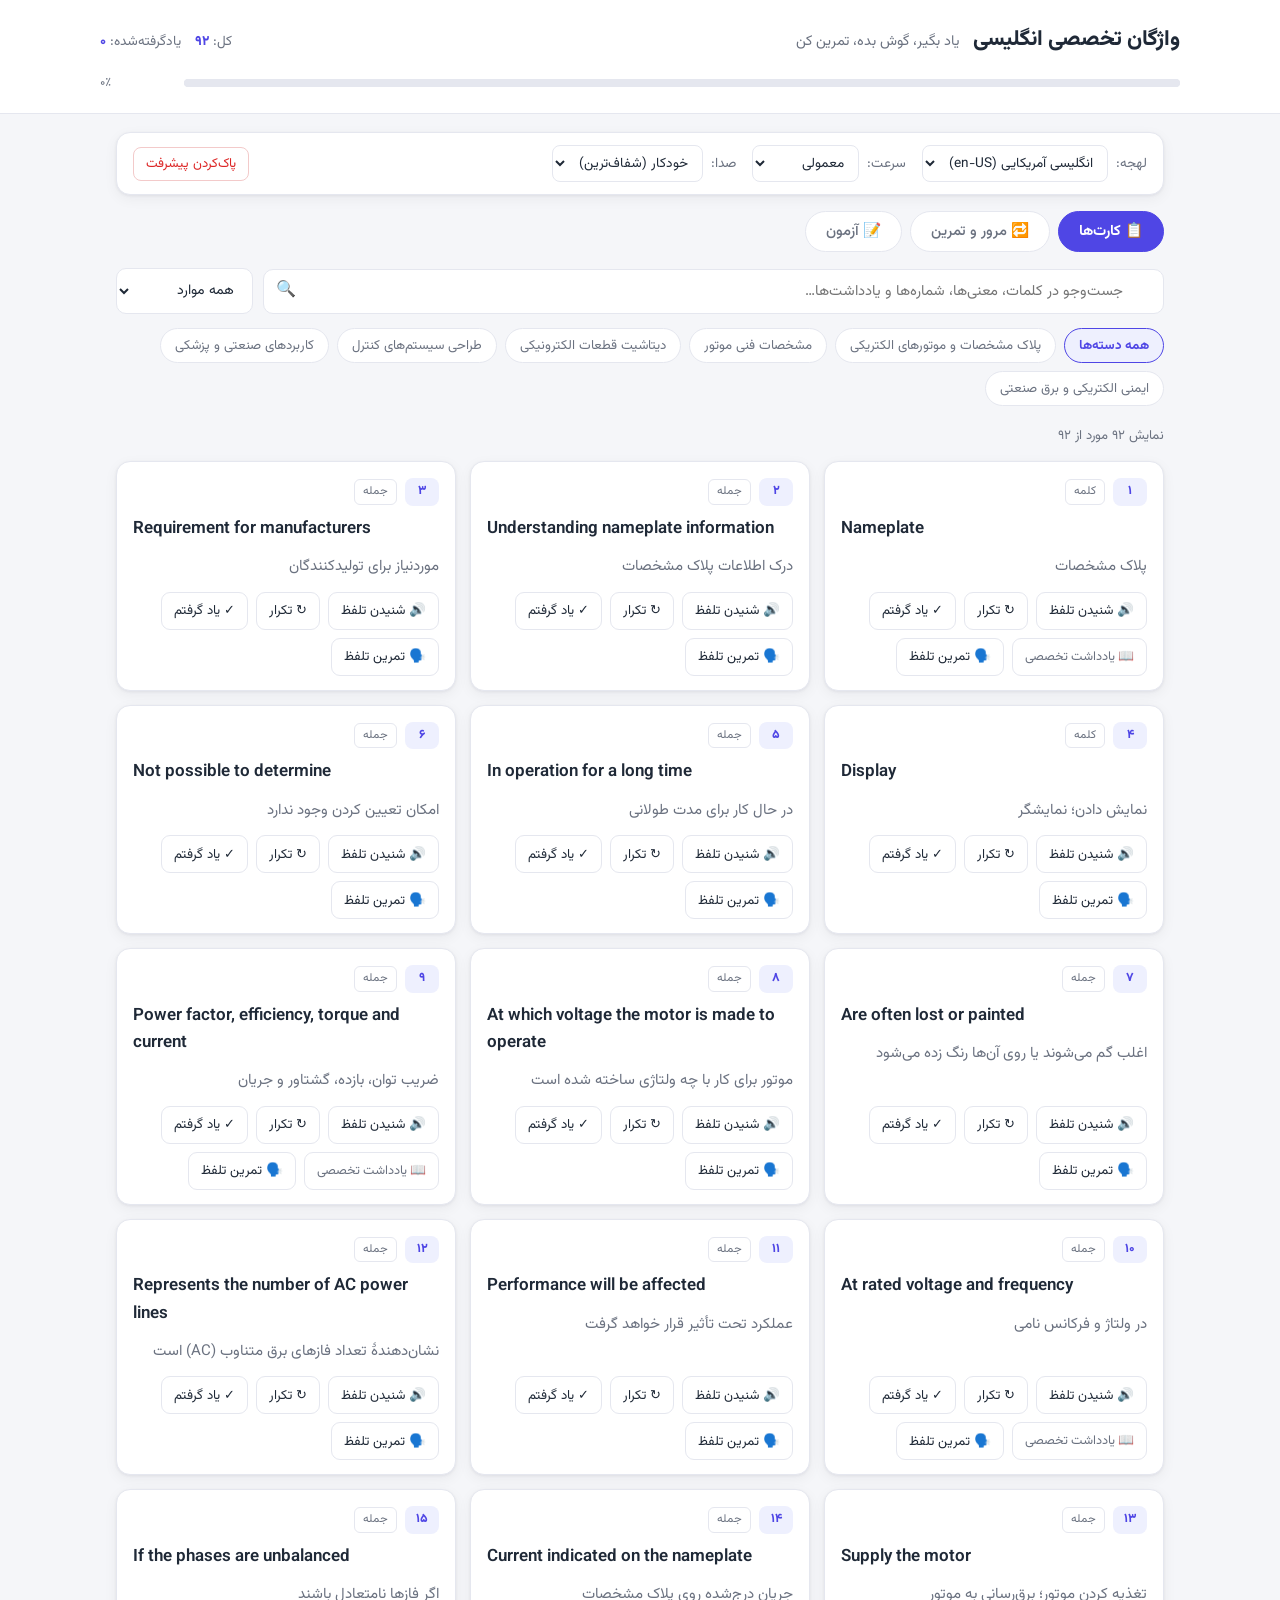
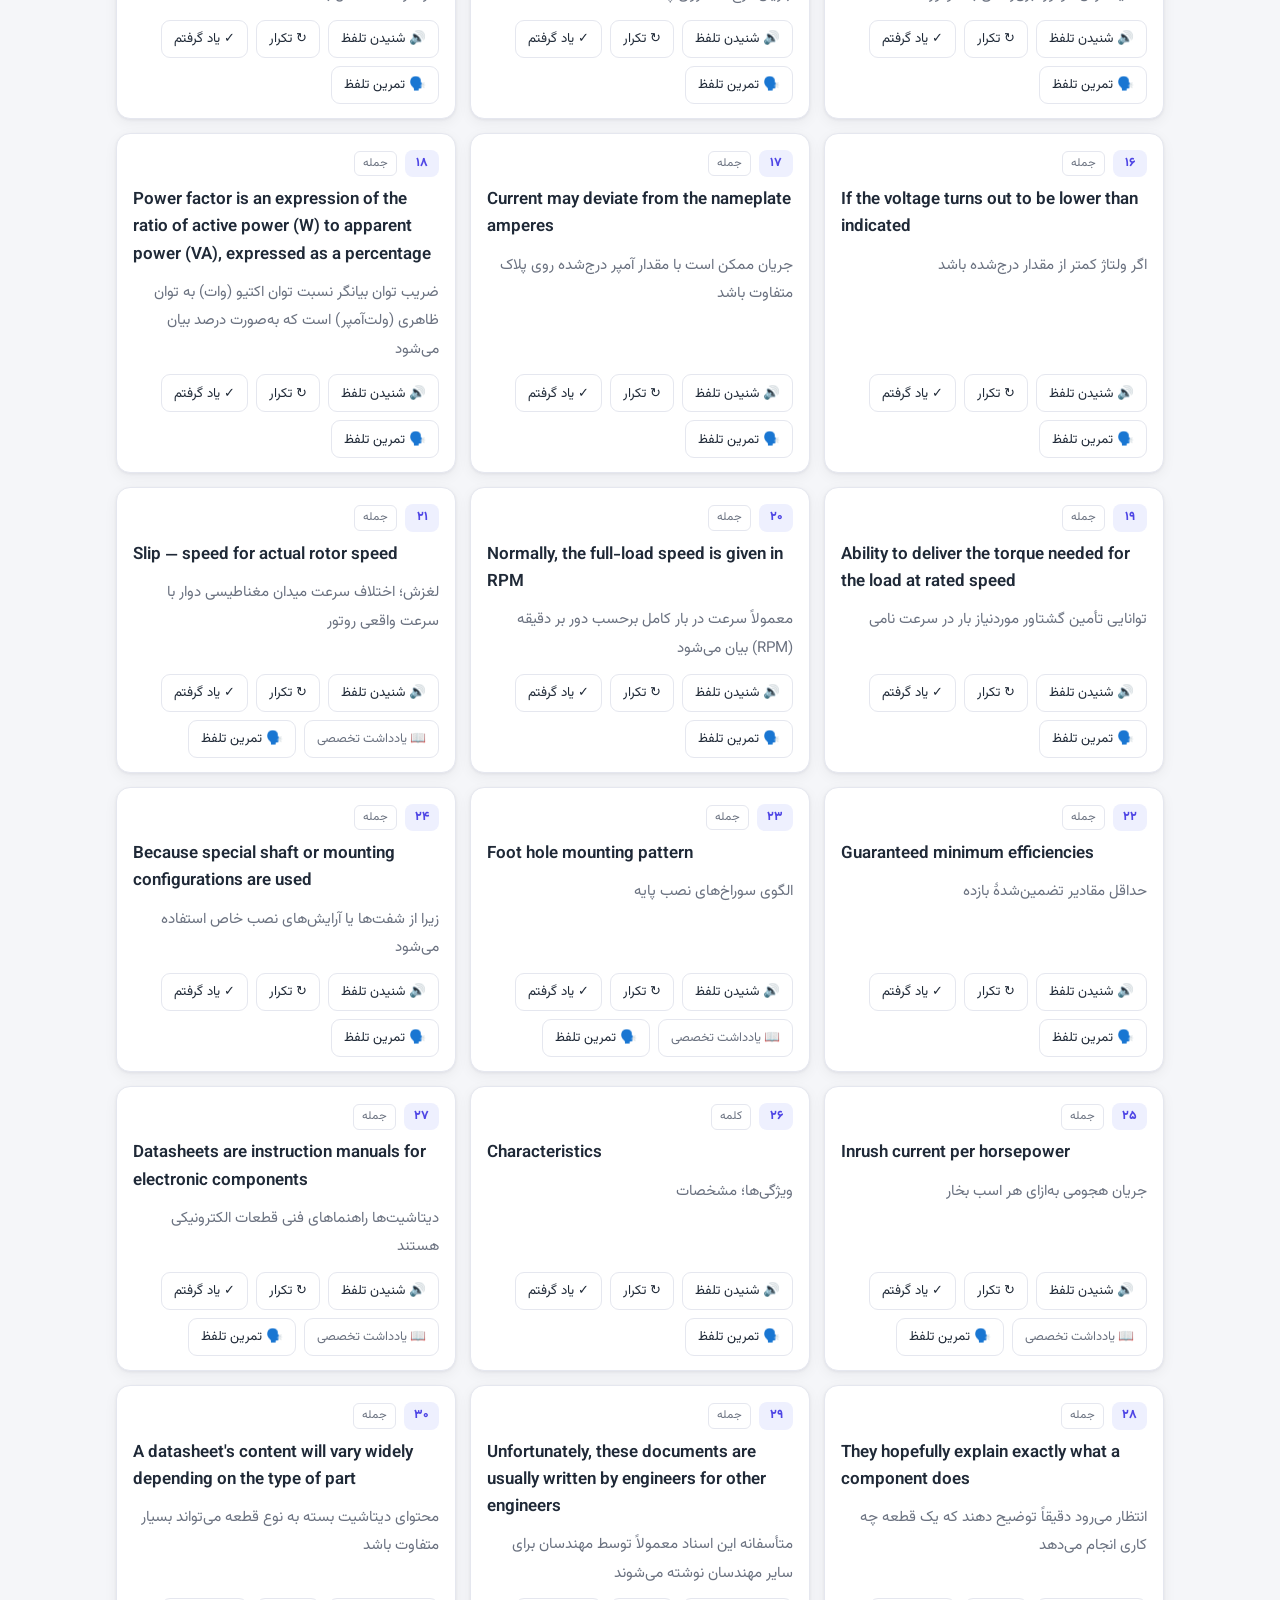
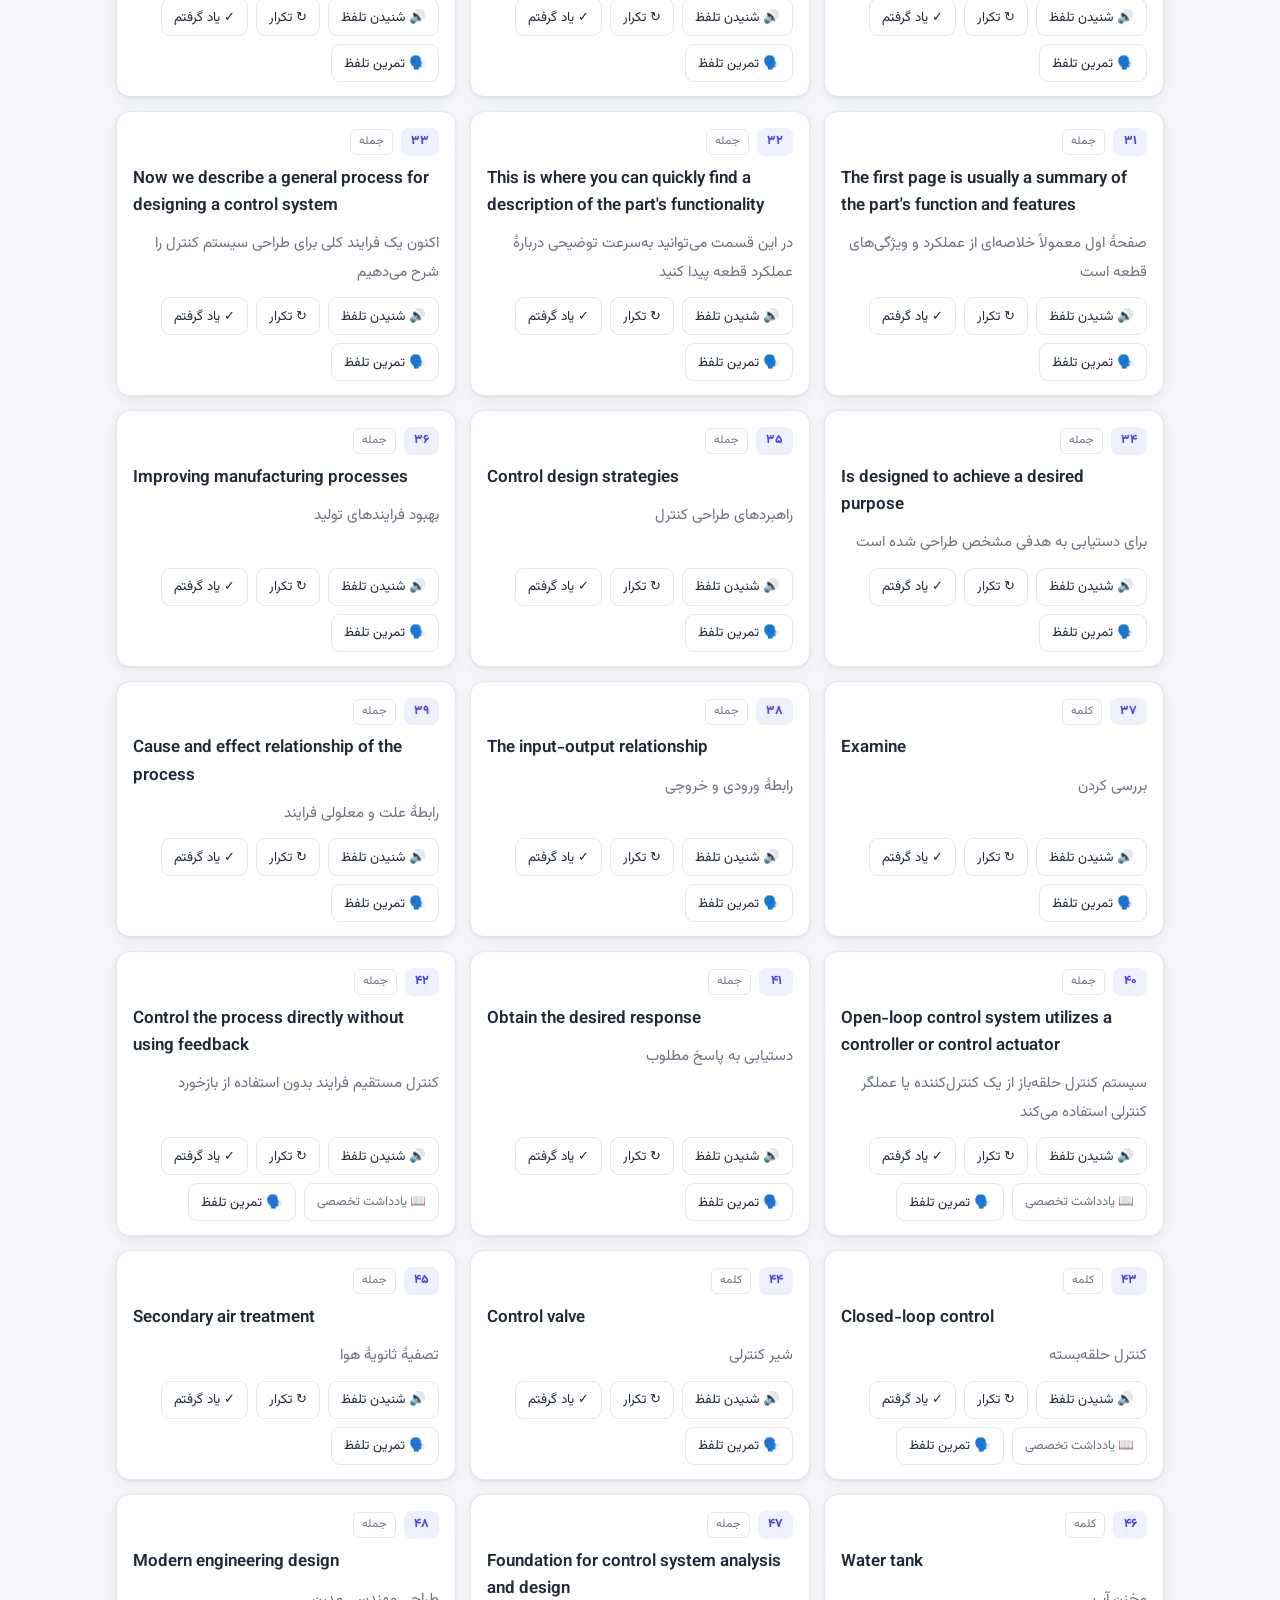
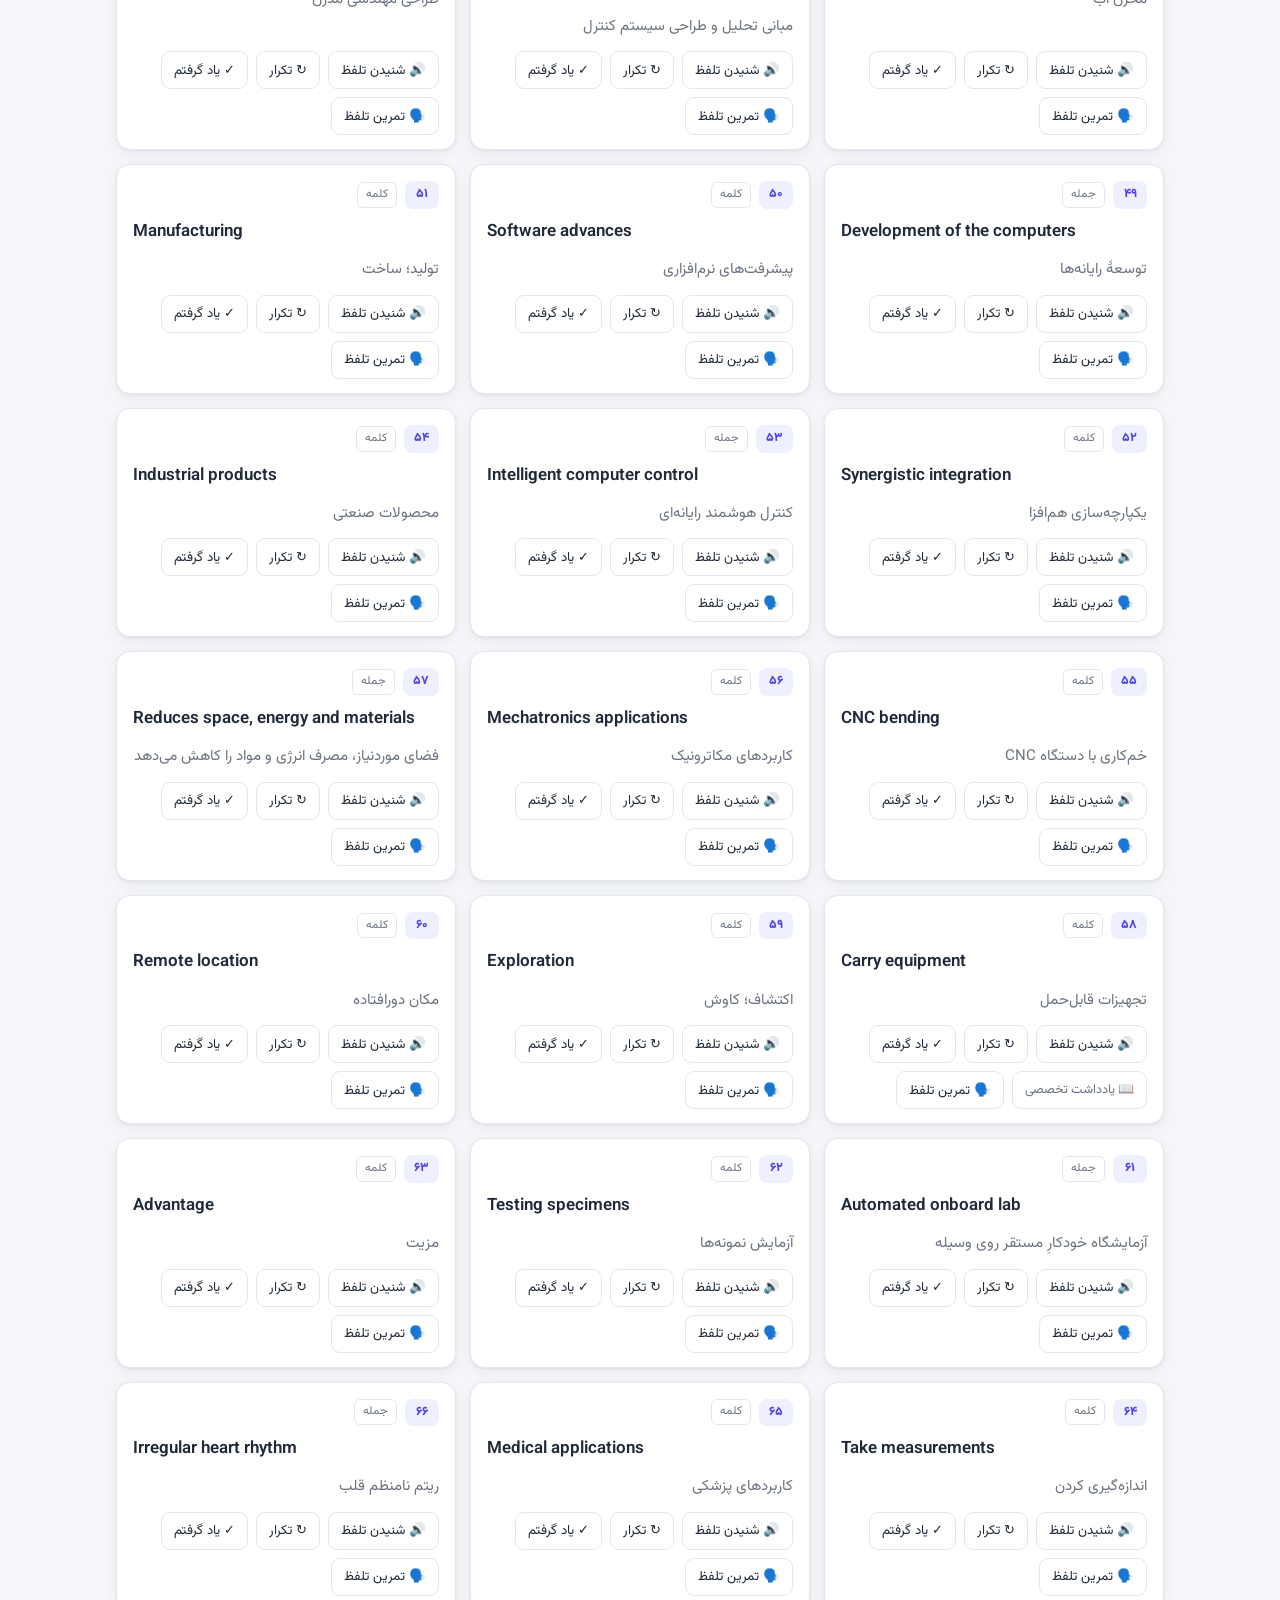
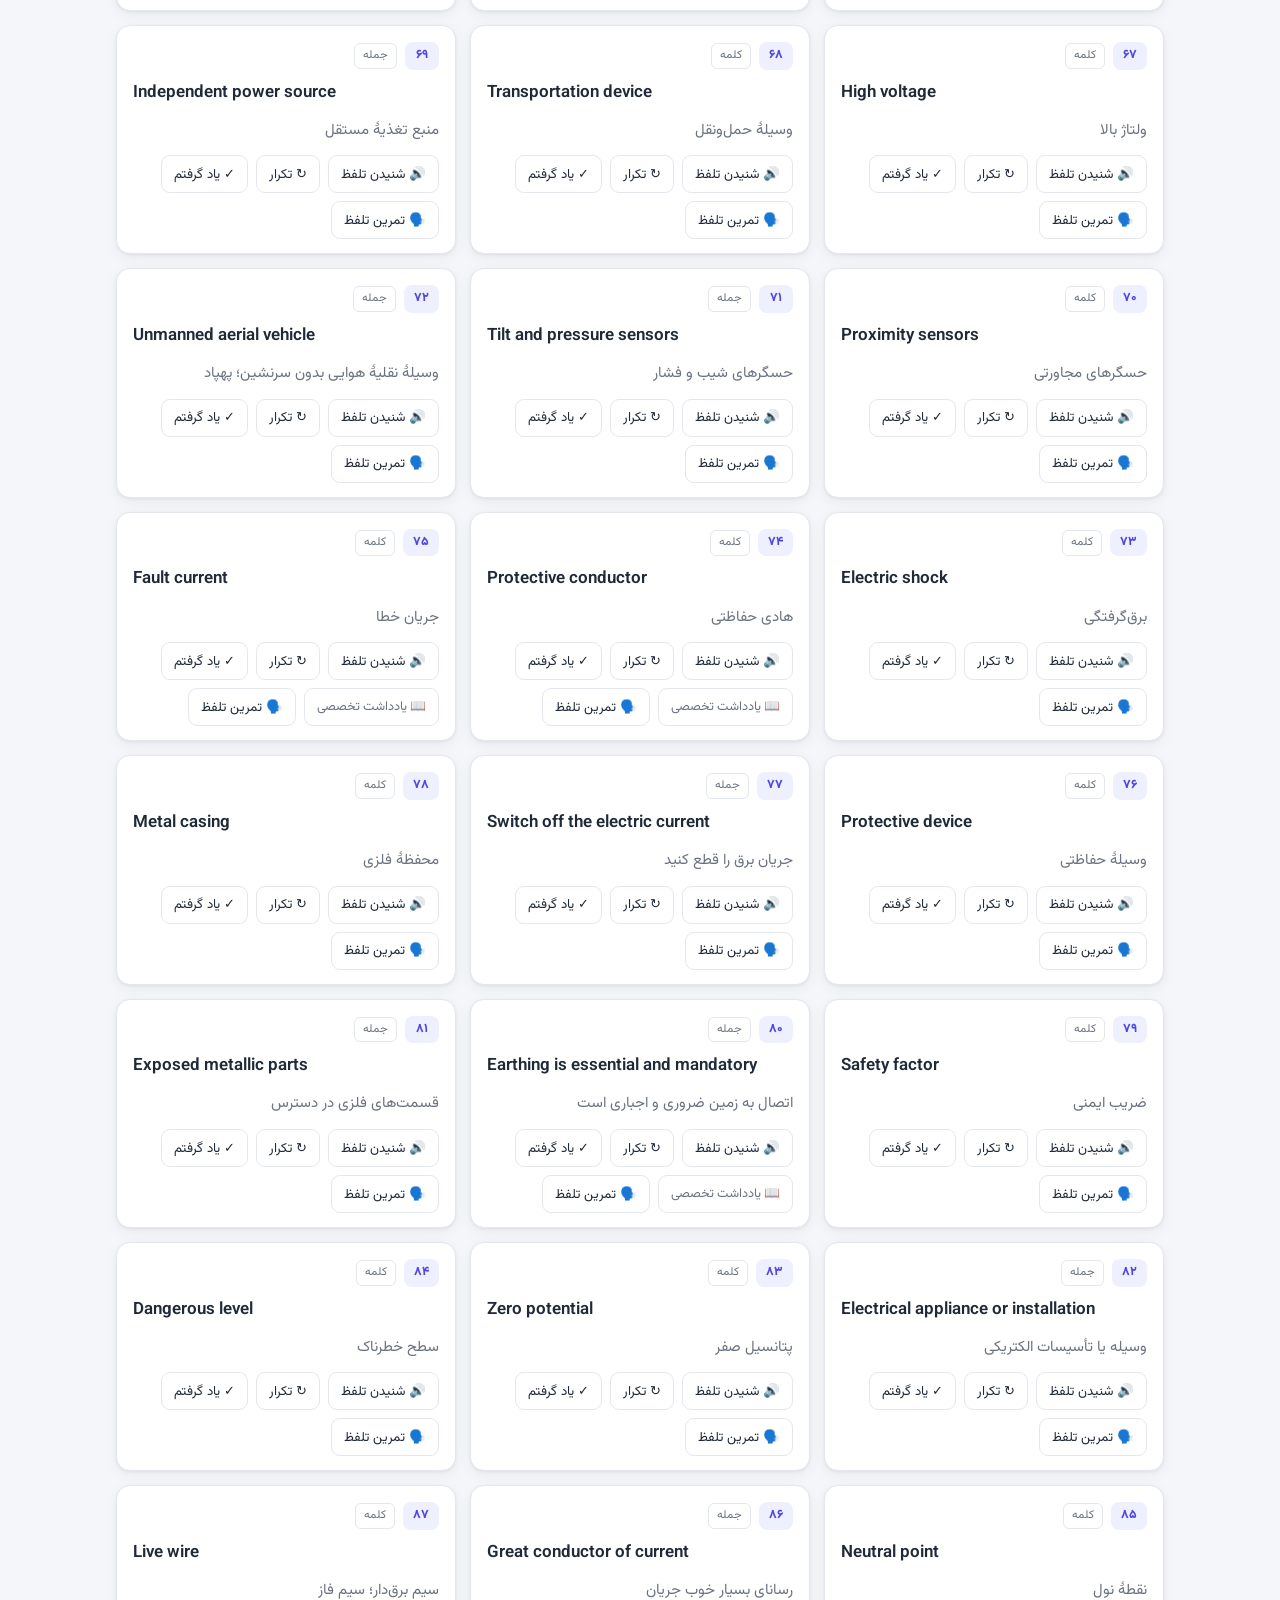
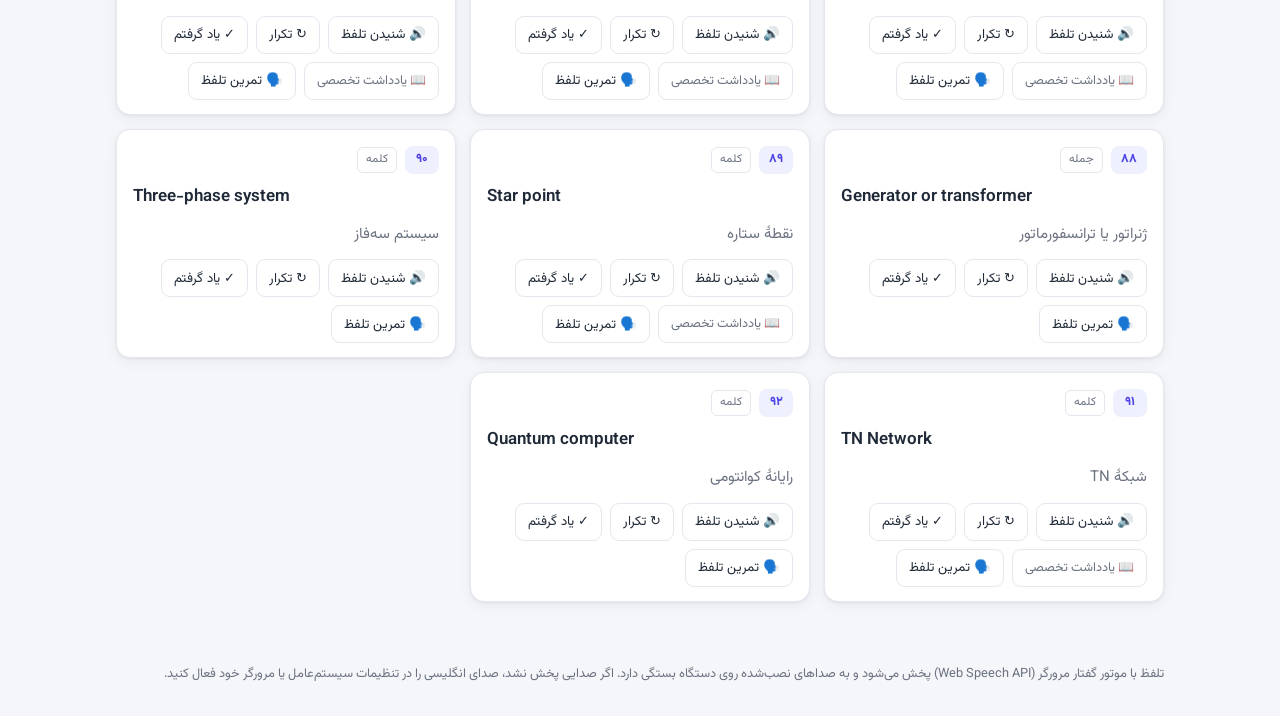
==== commit 03951926: "افزودن شماره ۱۳ (Supply the motor) و حذف اعلان" ====
--- a/english-learning.html
+++ b/english-learning.html
@@ -103,12 +103,6 @@
   .chip[aria-pressed="true"]{background:var(--primary-soft);border-color:var(--primary);color:var(--primary);font-weight:700}
   .result-count{font-size:.82rem;color:var(--muted);margin-bottom:12px}
 
-  /* ---------- Notice ---------- */
-  .notice{
-    background:#fffbea;border:1px solid #f5e6a8;color:#8a6d1a;border-radius:10px;
-    padding:10px 14px;font-size:.85rem;margin-bottom:16px;
-  }
-
   /* ---------- Cards ---------- */
   .grid{display:grid;grid-template-columns:repeat(auto-fill,minmax(310px,1fr));gap:14px}
   .card{
@@ -261,7 +255,6 @@
       </select>
     </div>
     <div class="chips" id="chips" role="group" aria-label="فیلتر دسته‌بندی"></div>
-    <div class="notice">شمارهٔ ۱۳ در منبع اصلی وجود ندارد و شماره‌گذاری از ۱۲ به ۱۴ می‌رسد؛ هیچ موردی حذف یا ادغام نشده است.</div>
     <div class="result-count" id="result-count" aria-live="polite"></div>
     <div class="grid" id="grid"></div>
     <div class="empty" id="cards-empty" hidden>موردی مطابق جست‌وجو و فیلترهای انتخابی پیدا نشد.</div>
@@ -335,6 +328,7 @@
   {n:10, cat:"c1", en:"At rated voltage and frequency", fa:"در ولتاژ و فرکانس نامی", note:"Rated: نامی؛ مقداری که دستگاه برای کار در آن طراحی شده است."},
   {n:11, cat:"c1", en:"Performance will be affected", fa:"عملکرد تحت تأثیر قرار خواهد گرفت"},
   {n:12, cat:"c1", en:"Represents the number of AC power lines", fa:"نشان‌دهندهٔ تعداد فازهای برق متناوب (AC) است"},
+  {n:13, cat:"c1", en:"Supply the motor", fa:"تغذیه کردن موتور؛ برق‌رسانی به موتور"},
   {n:14, cat:"c1", en:"Current indicated on the nameplate", fa:"جریان درج‌شده روی پلاک مشخصات"},
   {n:15, cat:"c1", en:"If the phases are unbalanced", fa:"اگر فازها نامتعادل باشند"},
   {n:16, cat:"c1", en:"If the voltage turns out to be lower than indicated", fa:"اگر ولتاژ کمتر از مقدار درج‌شده باشد"},
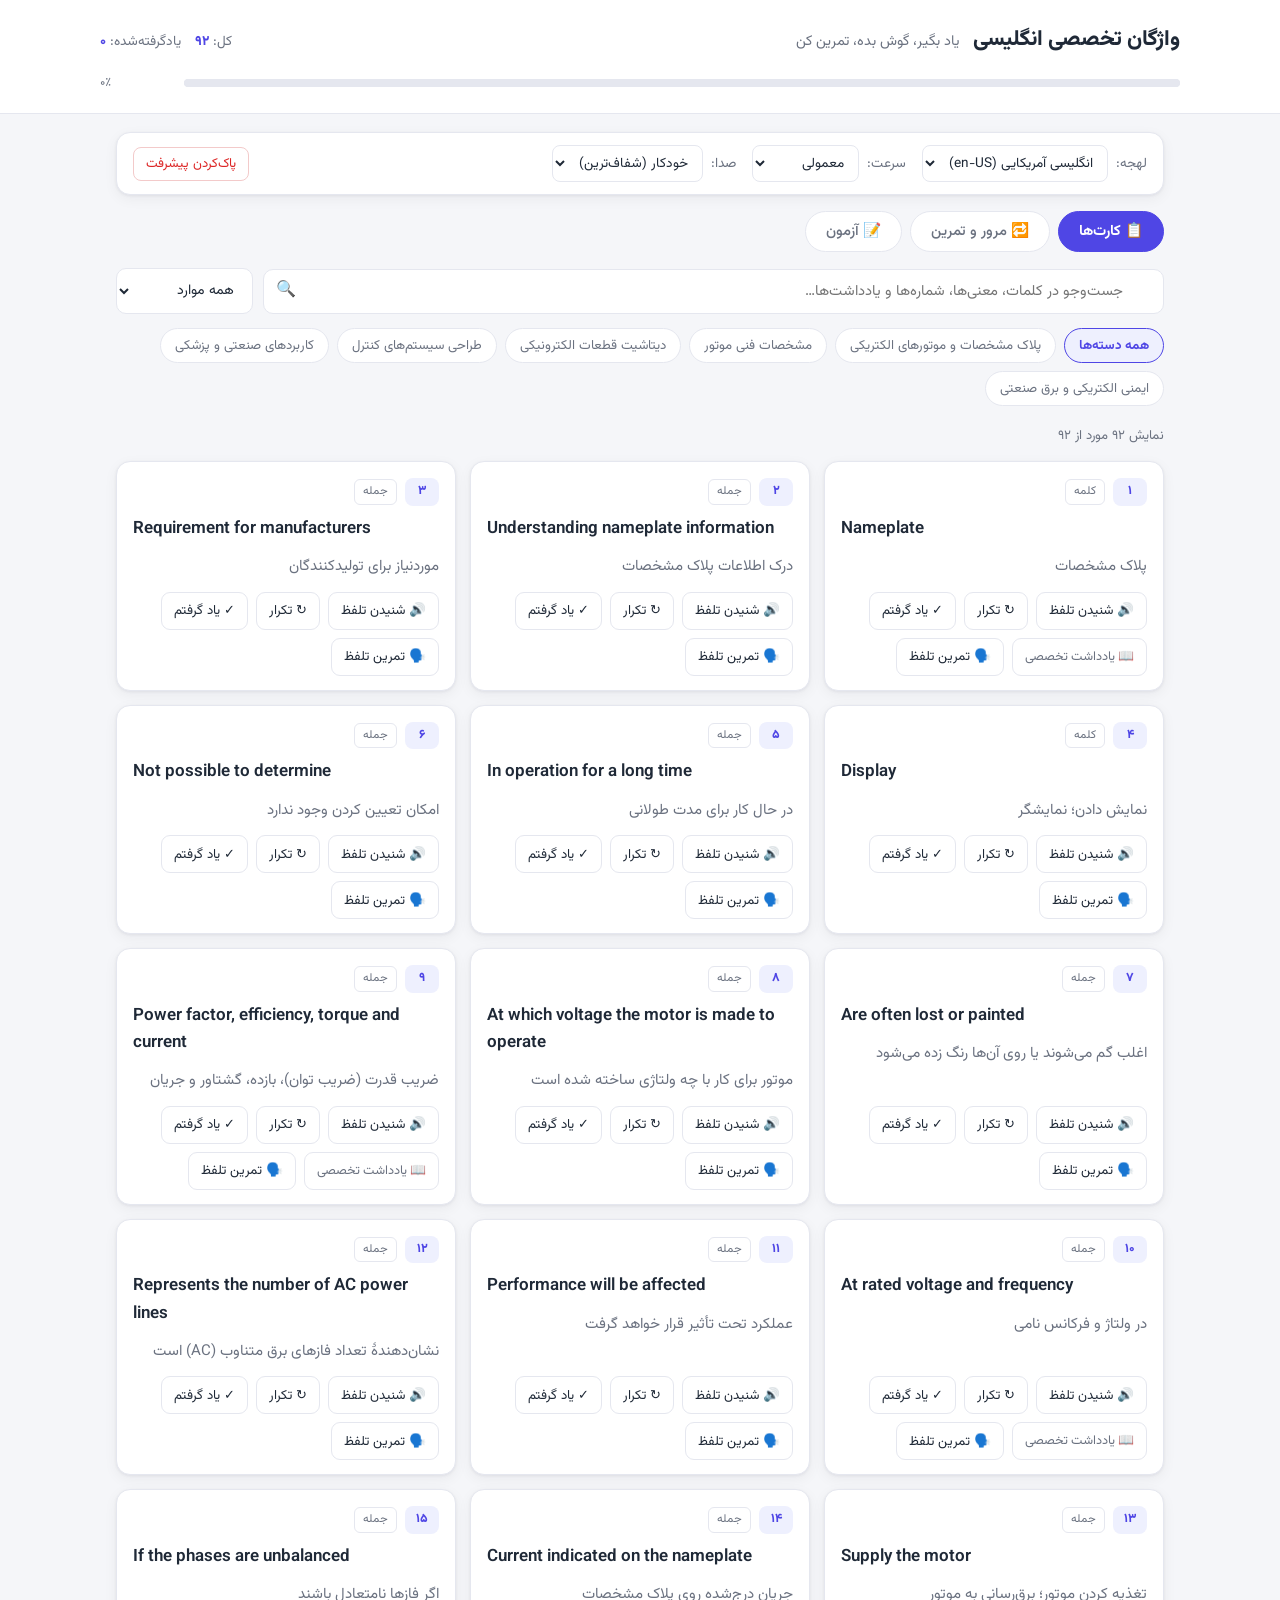
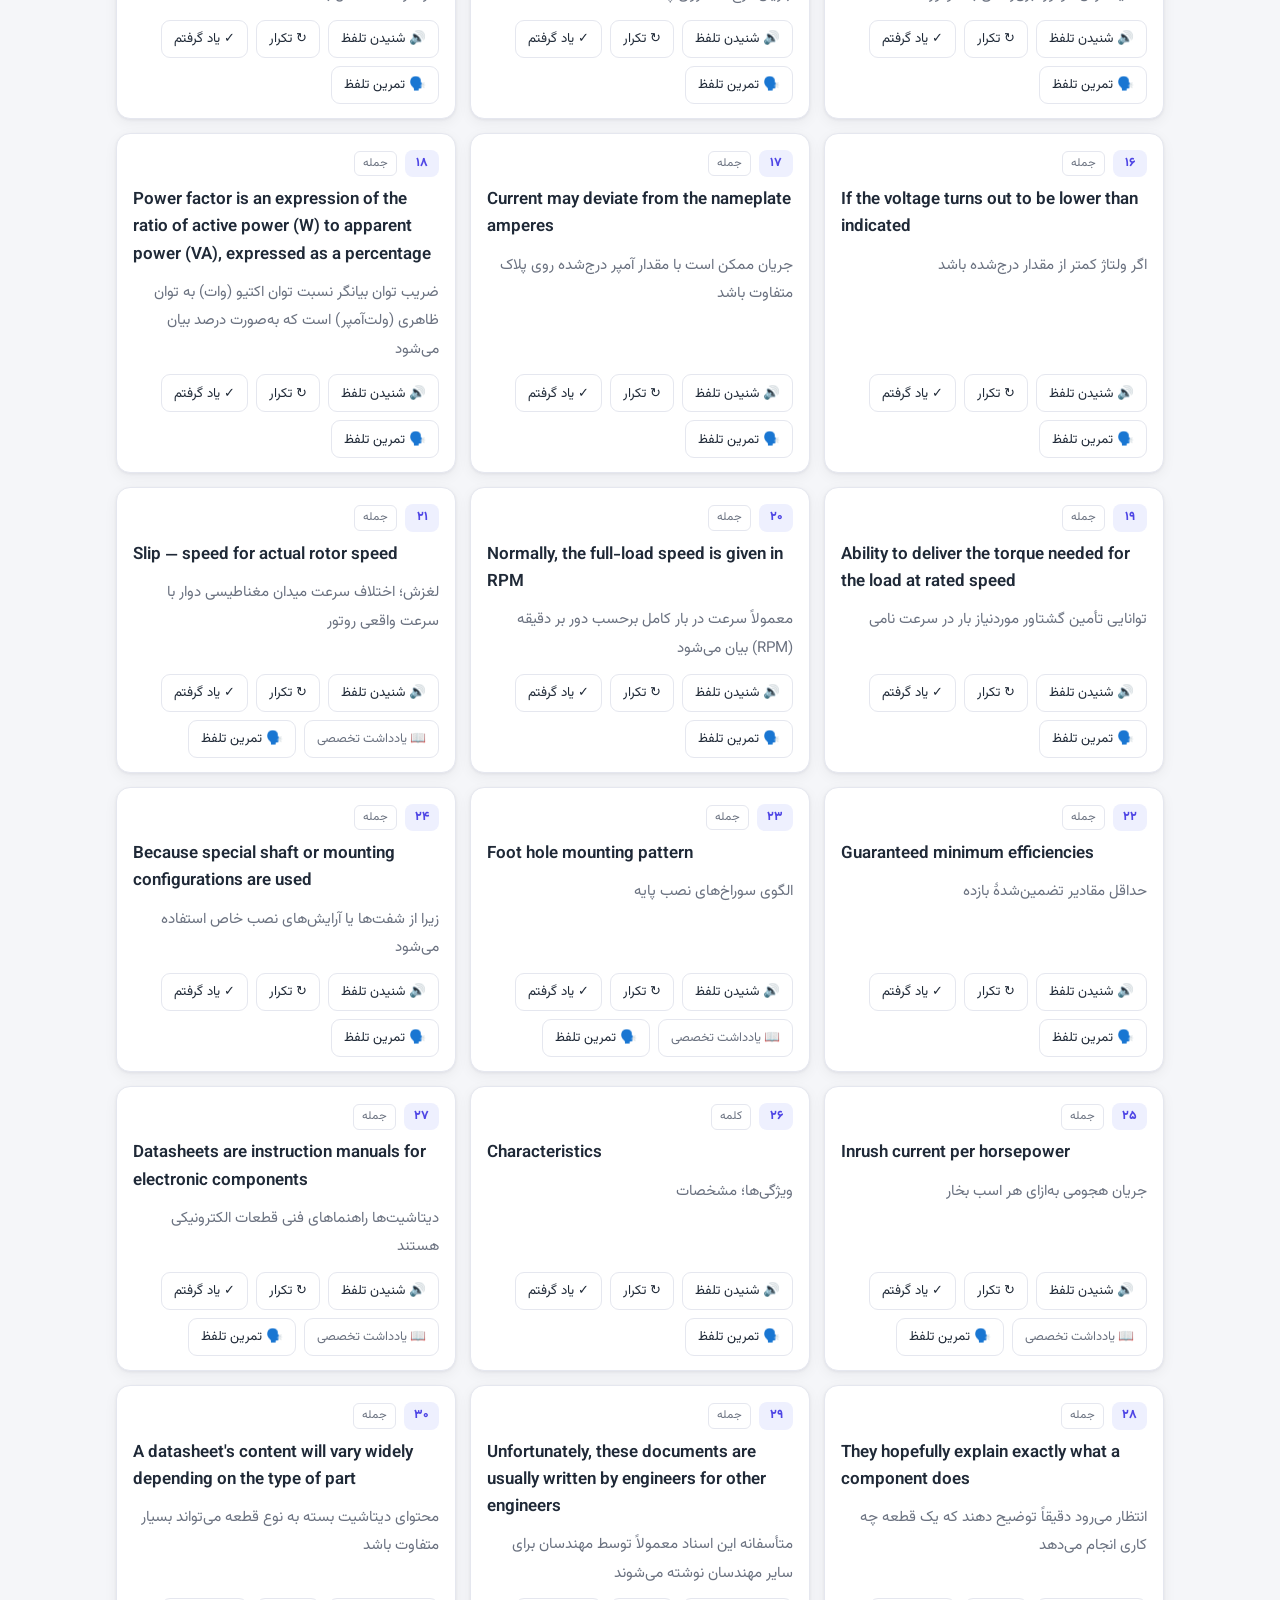
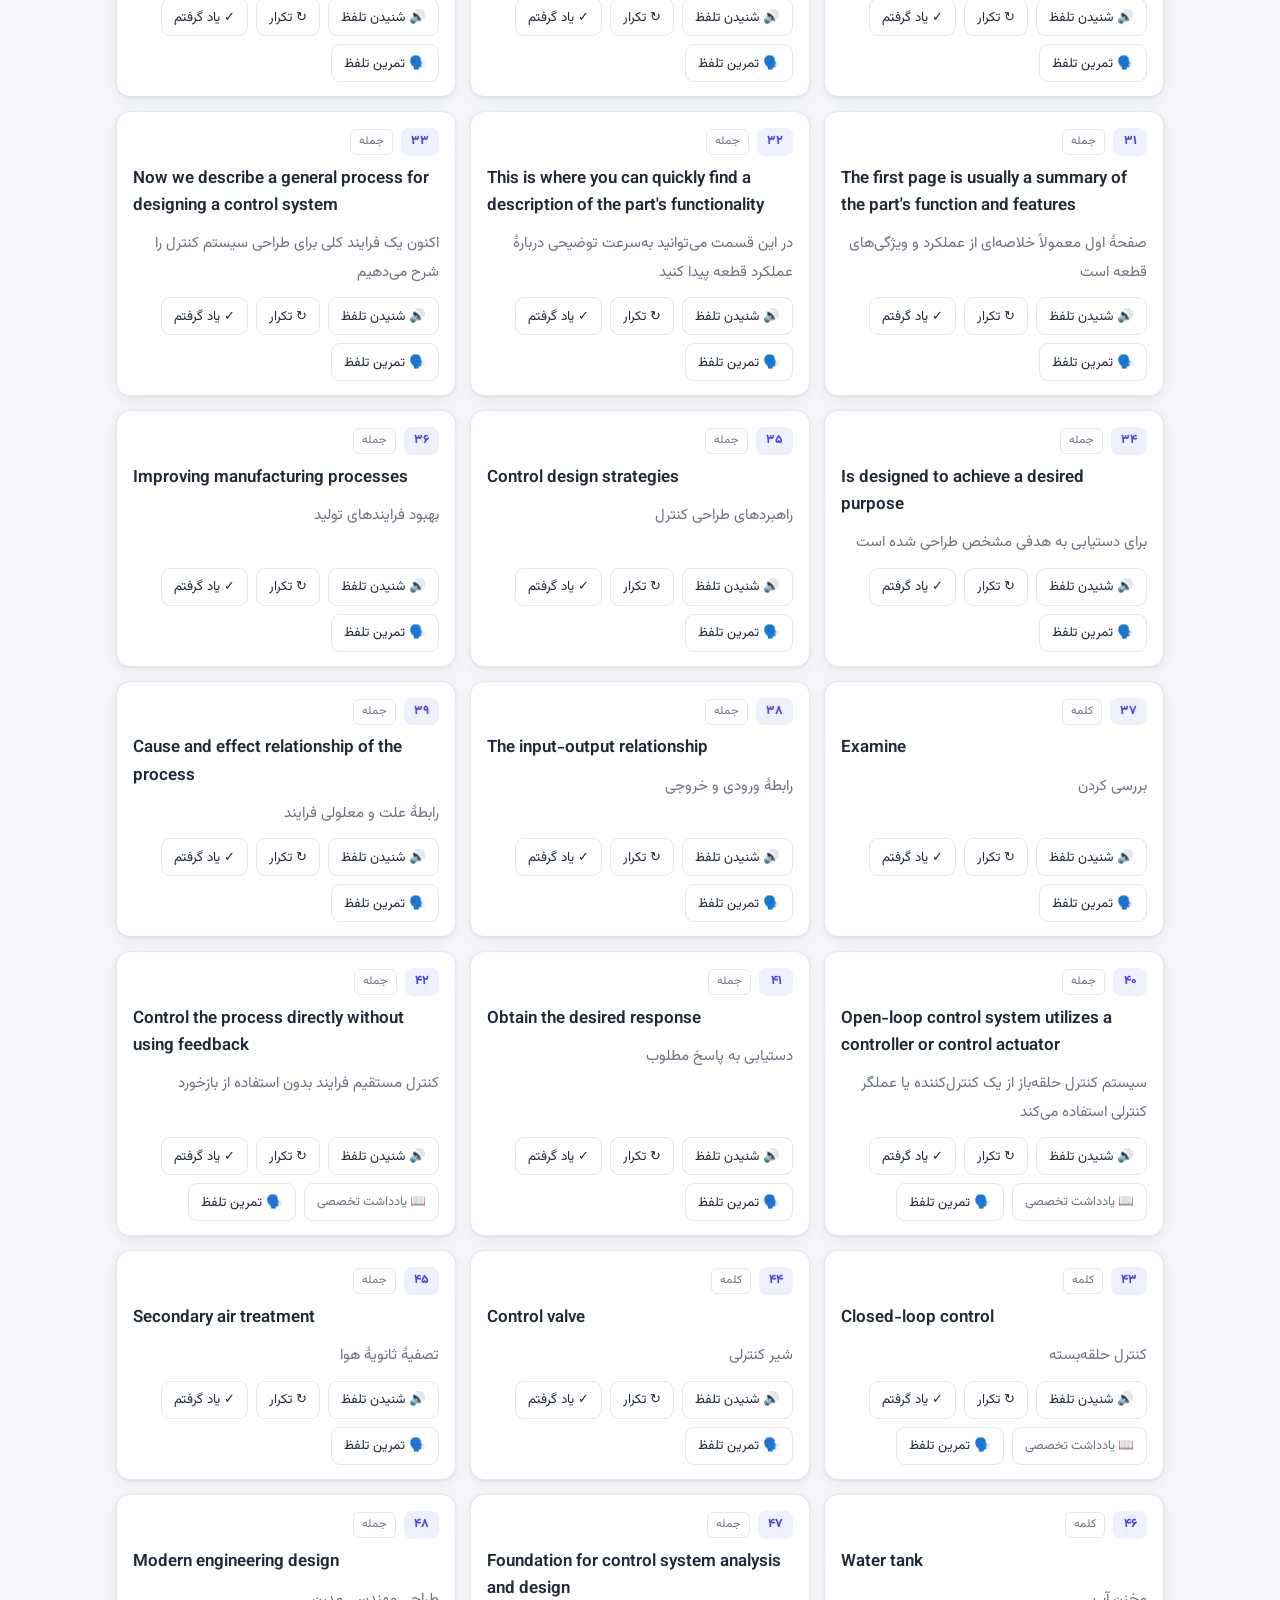
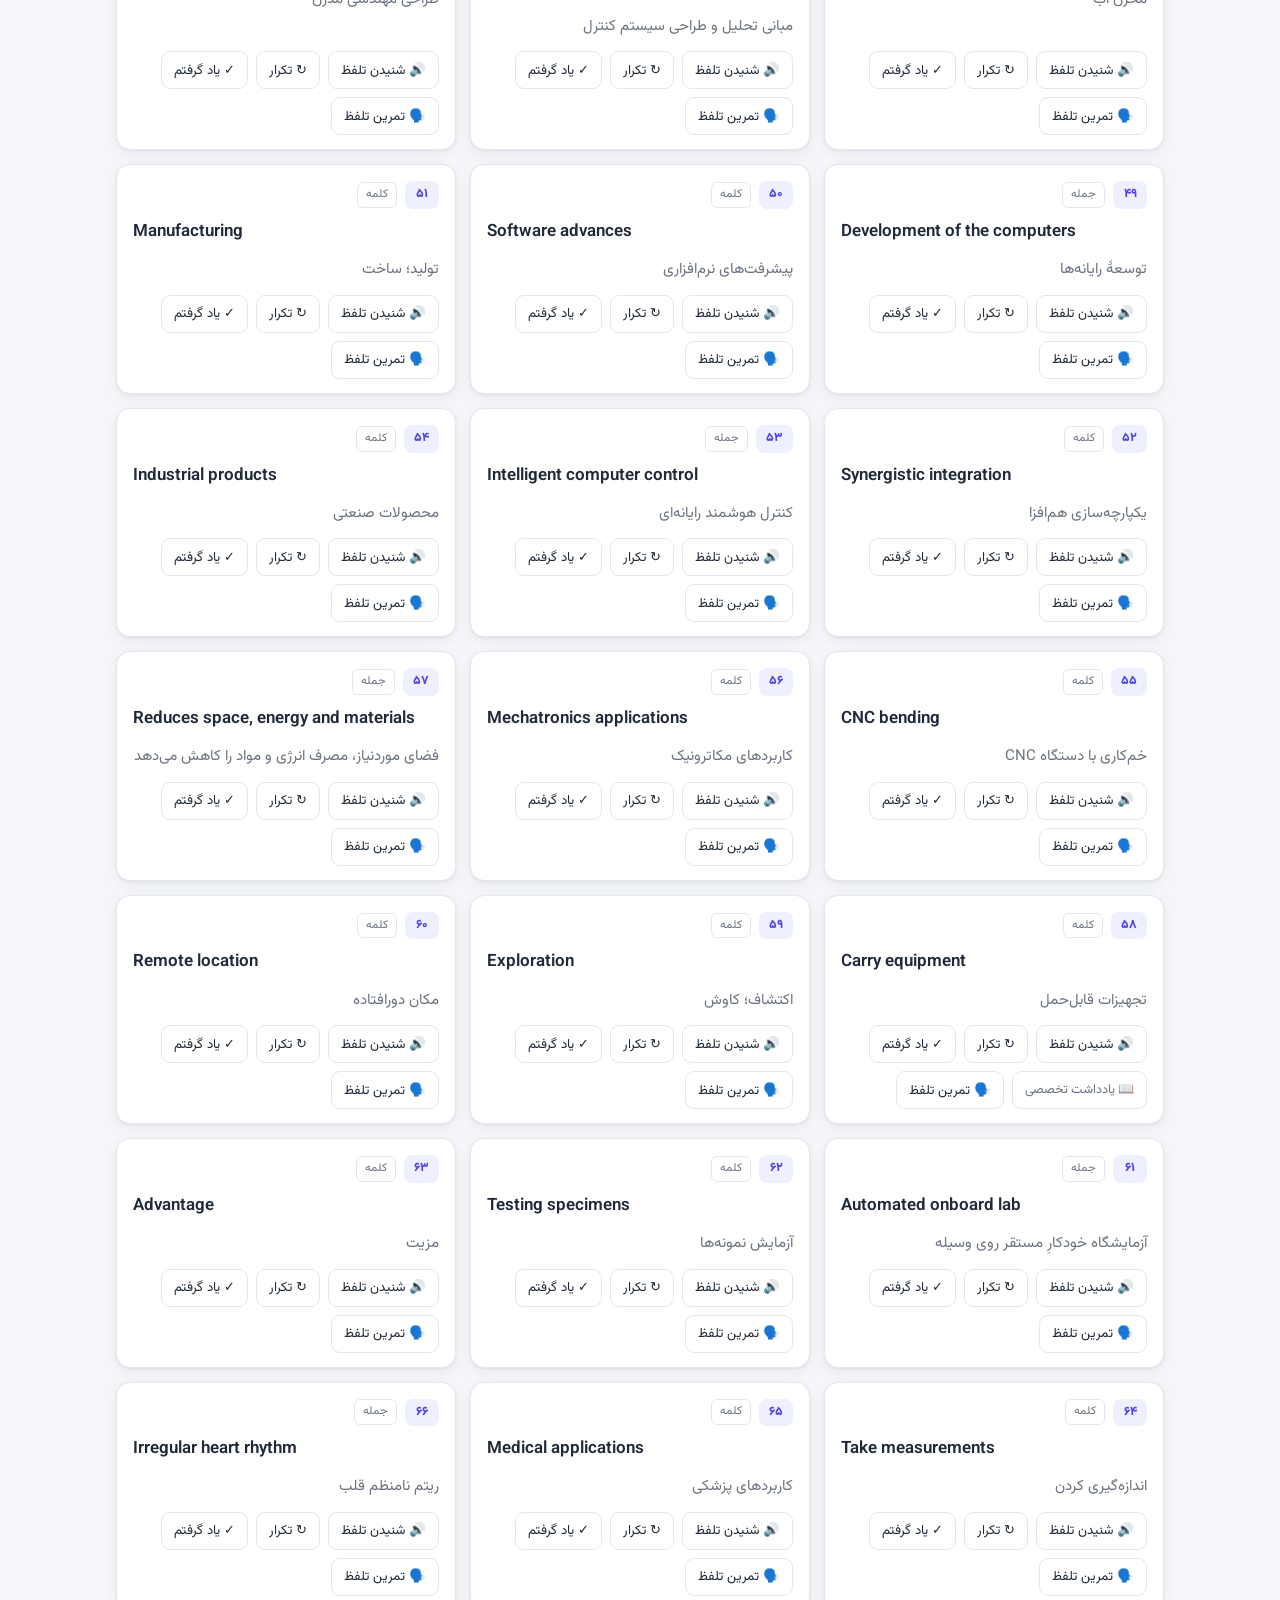
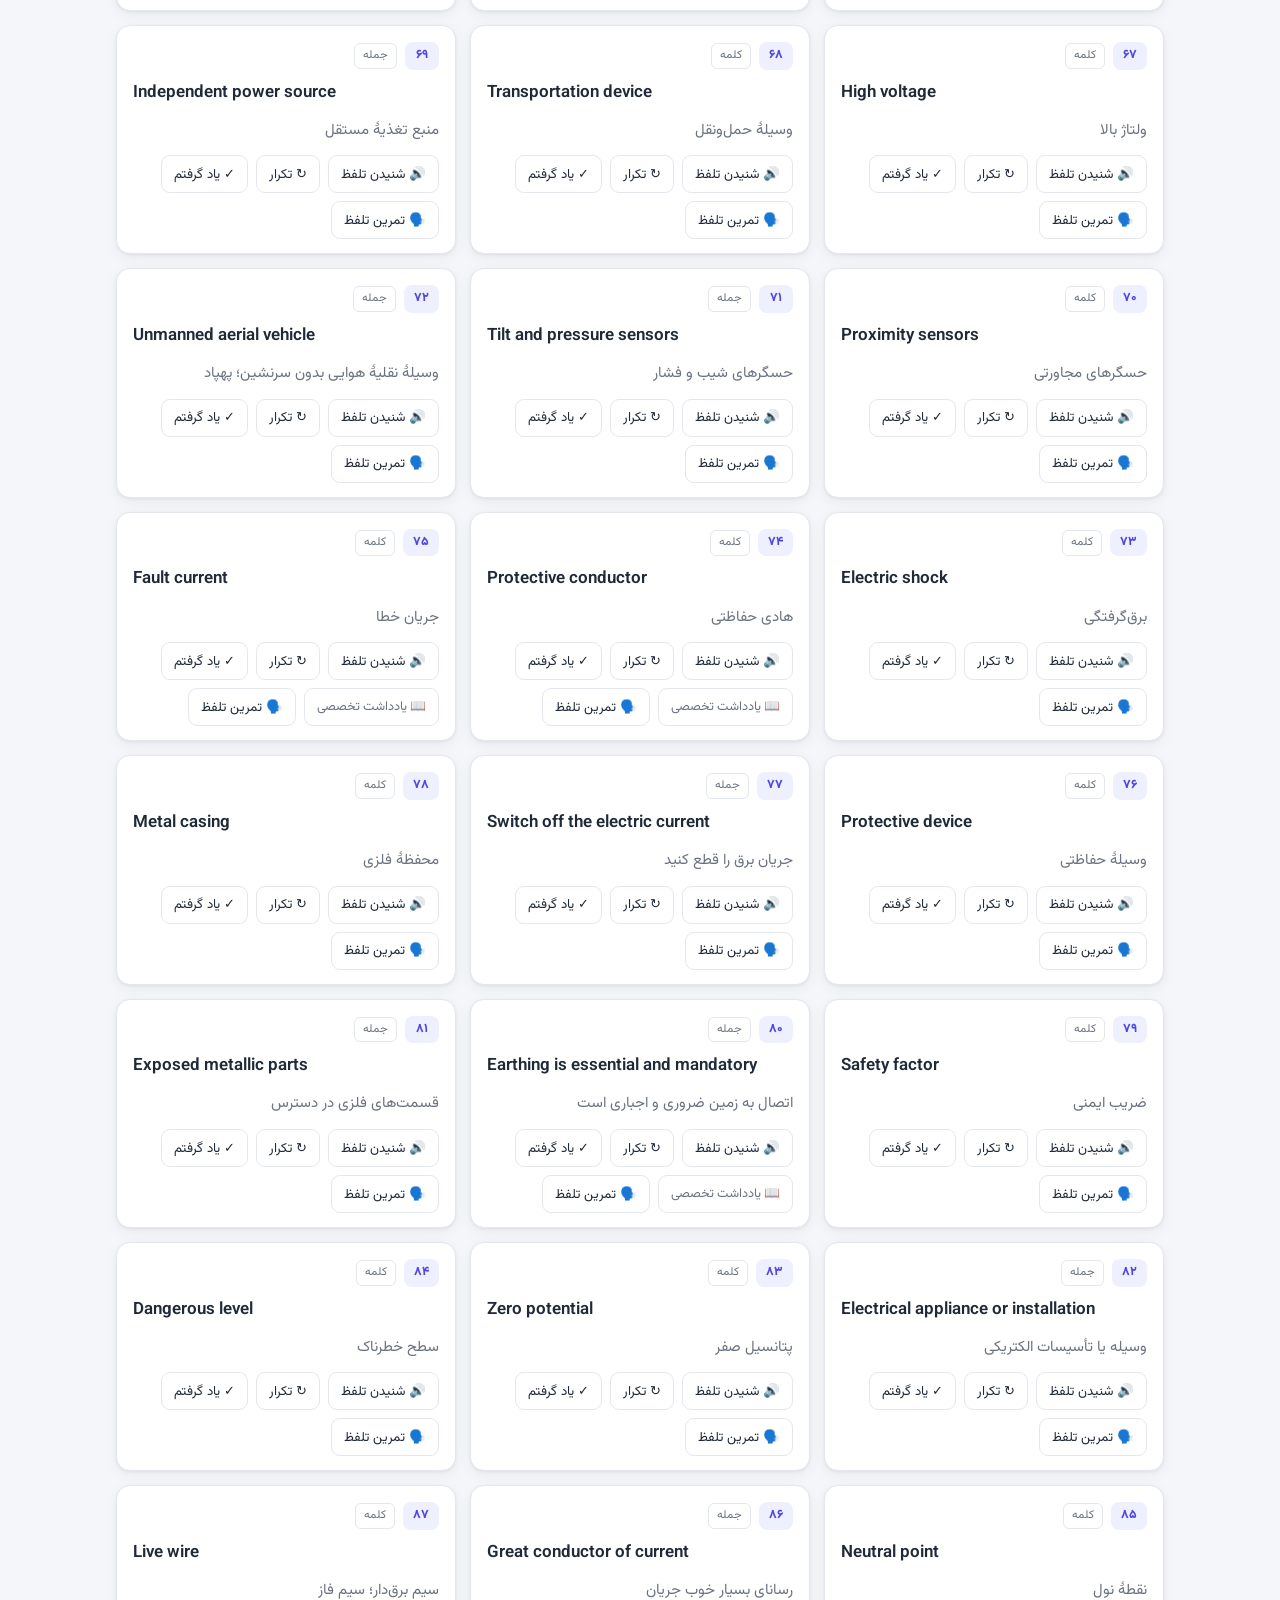
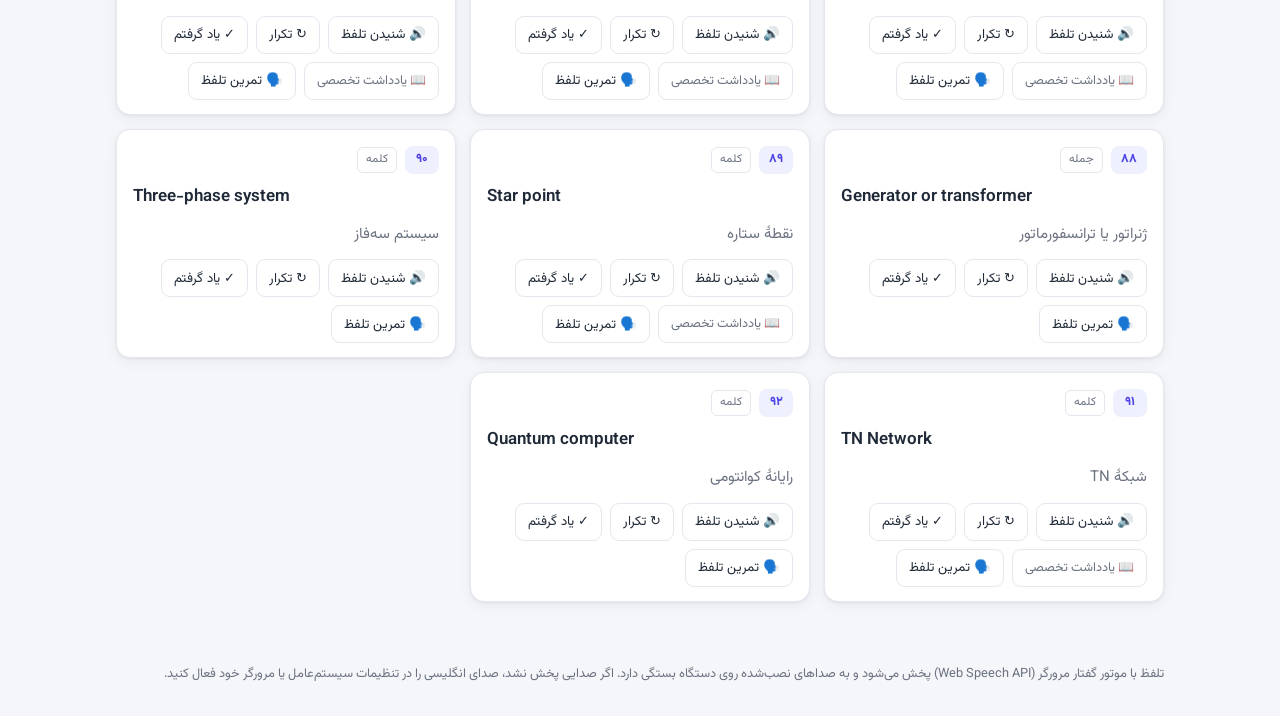
==== commit 4b125dba: "شماره ۹: ترجمه Power Factor با معنی اصلی «ضریب قدرت»" ====
--- a/english-learning.html
+++ b/english-learning.html
@@ -324,7 +324,7 @@
   {n:6, cat:"c1", en:"Not possible to determine", fa:"امکان تعیین کردن وجود ندارد"},
   {n:7, cat:"c1", en:"Are often lost or painted", fa:"اغلب گم می‌شوند یا روی آن‌ها رنگ زده می‌شود"},
   {n:8, cat:"c1", en:"At which voltage the motor is made to operate", fa:"موتور برای کار با چه ولتاژی ساخته شده است"},
-  {n:9, cat:"c1", en:"Power factor, efficiency, torque and current", fa:"ضریب توان، بازده، گشتاور و جریان", note:"Torque: گشتاور؛ اثر چرخانندهٔ نیرو\nEfficiency: بازده؛ نسبت توان خروجی مفید به توان ورودی\nPower Factor: ضریب توان؛ در حالت متداول سینوسی، نسبت توان اکتیو به توان ظاهری"},
+  {n:9, cat:"c1", en:"Power factor, efficiency, torque and current", fa:"ضریب قدرت (ضریب توان)، بازده، گشتاور و جریان", note:"Torque: گشتاور؛ اثر چرخانندهٔ نیرو\nEfficiency: بازده؛ نسبت توان خروجی مفید به توان ورودی\nPower Factor: ضریب قدرت؛ ضریب توان — در حالت متداول سینوسی، نسبت توان اکتیو به توان ظاهری"},
   {n:10, cat:"c1", en:"At rated voltage and frequency", fa:"در ولتاژ و فرکانس نامی", note:"Rated: نامی؛ مقداری که دستگاه برای کار در آن طراحی شده است."},
   {n:11, cat:"c1", en:"Performance will be affected", fa:"عملکرد تحت تأثیر قرار خواهد گرفت"},
   {n:12, cat:"c1", en:"Represents the number of AC power lines", fa:"نشان‌دهندهٔ تعداد فازهای برق متناوب (AC) است"},
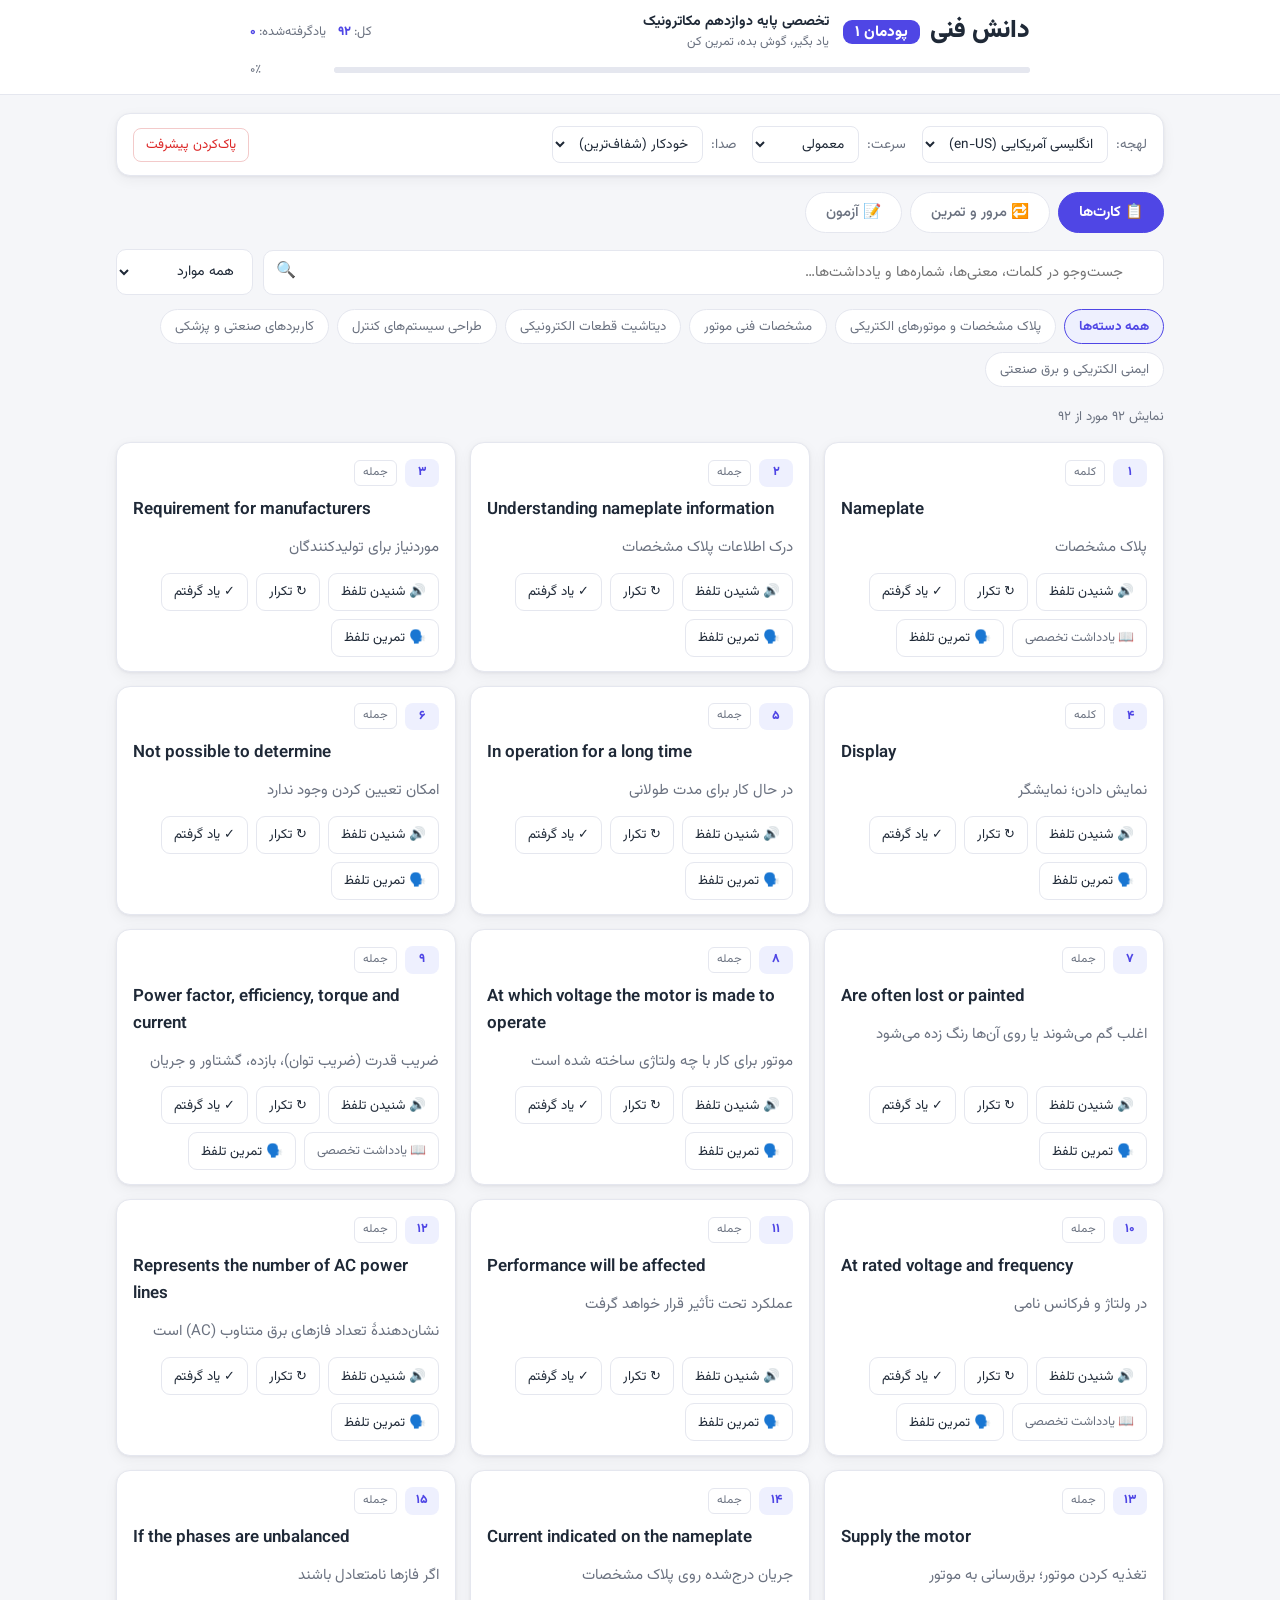
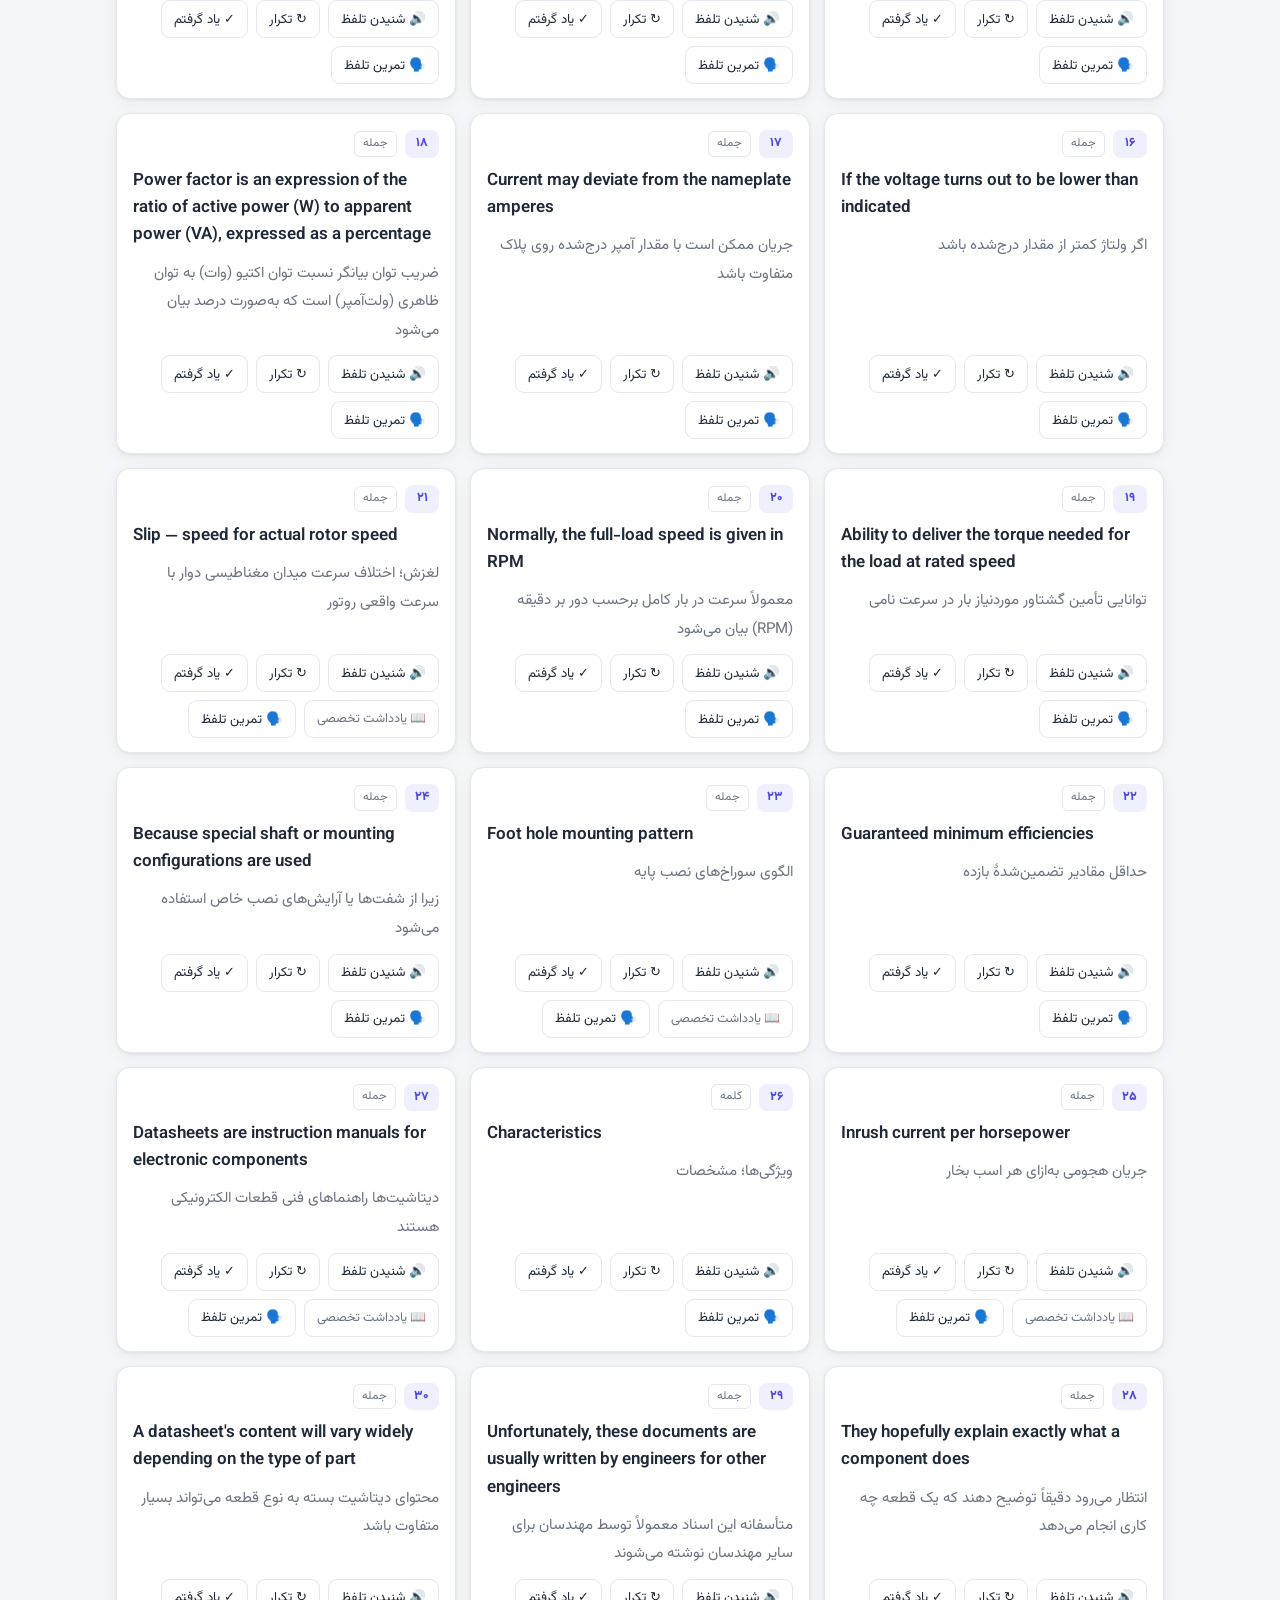
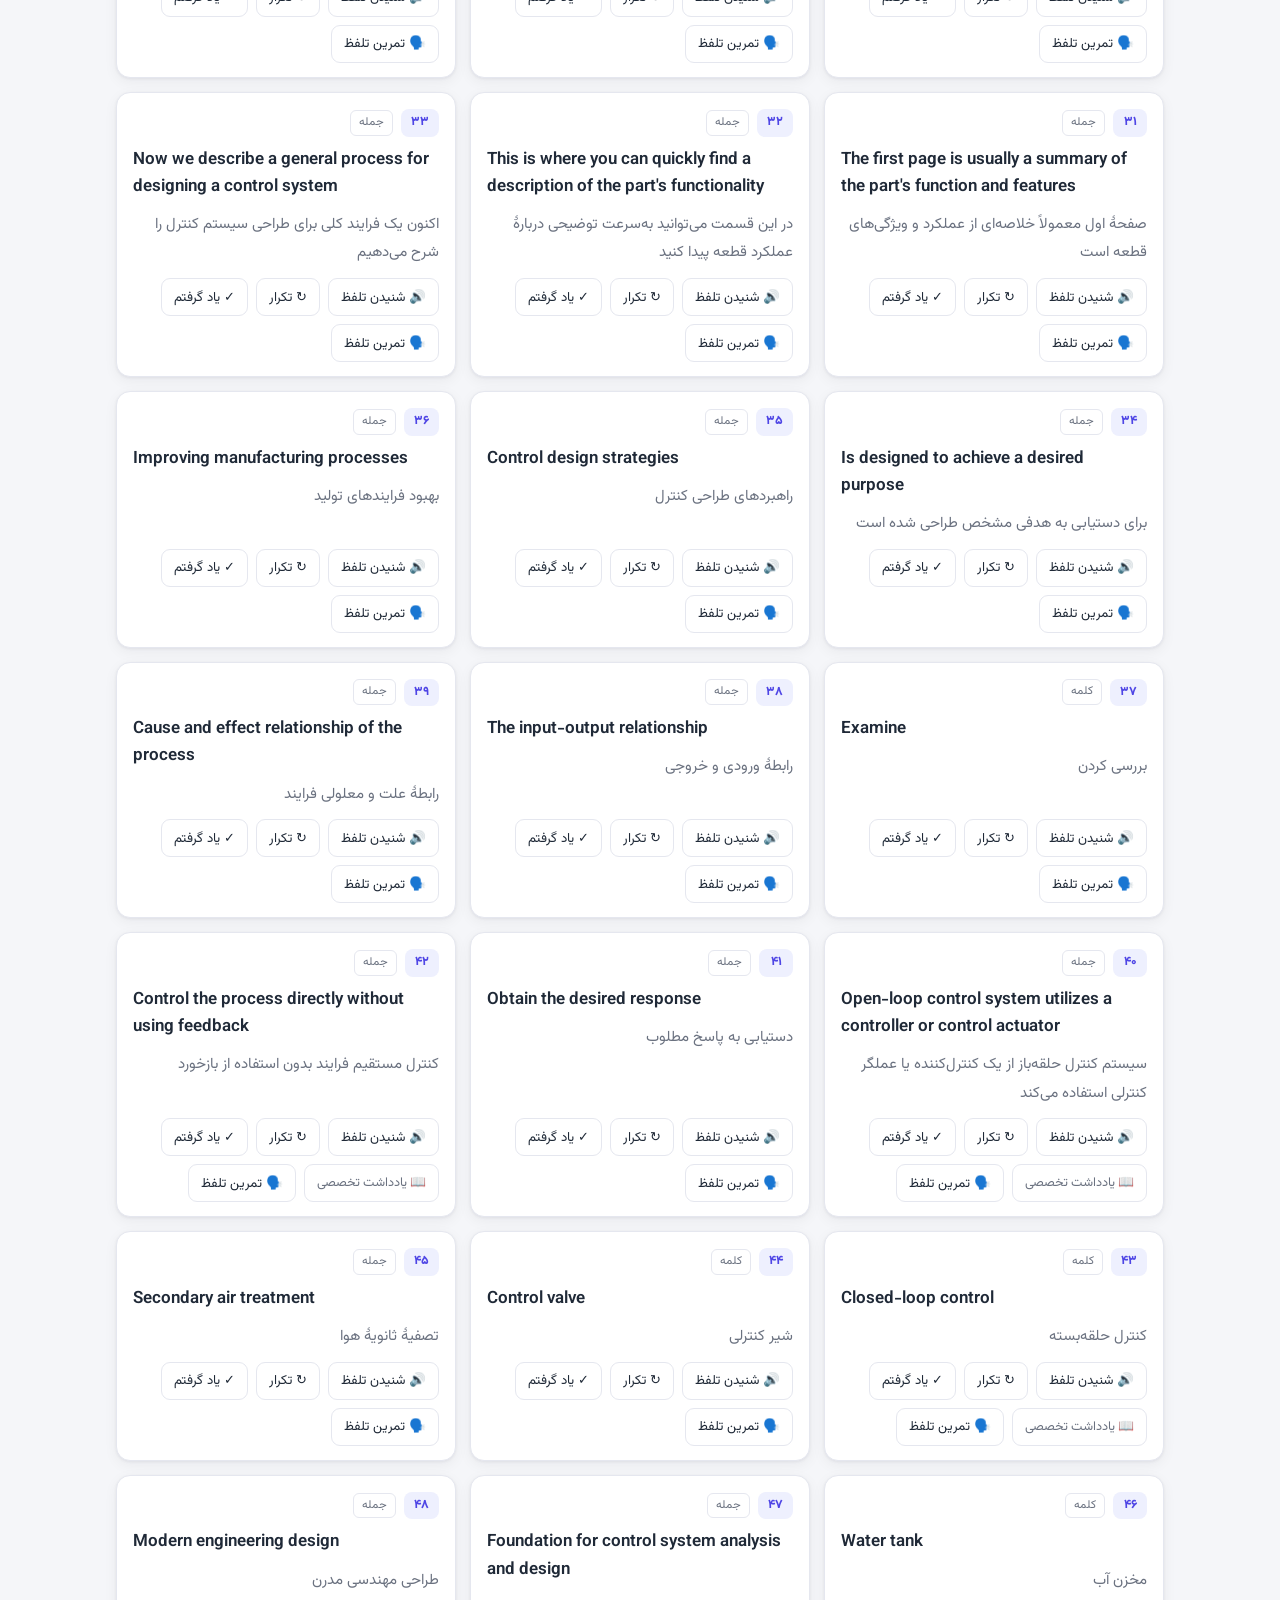
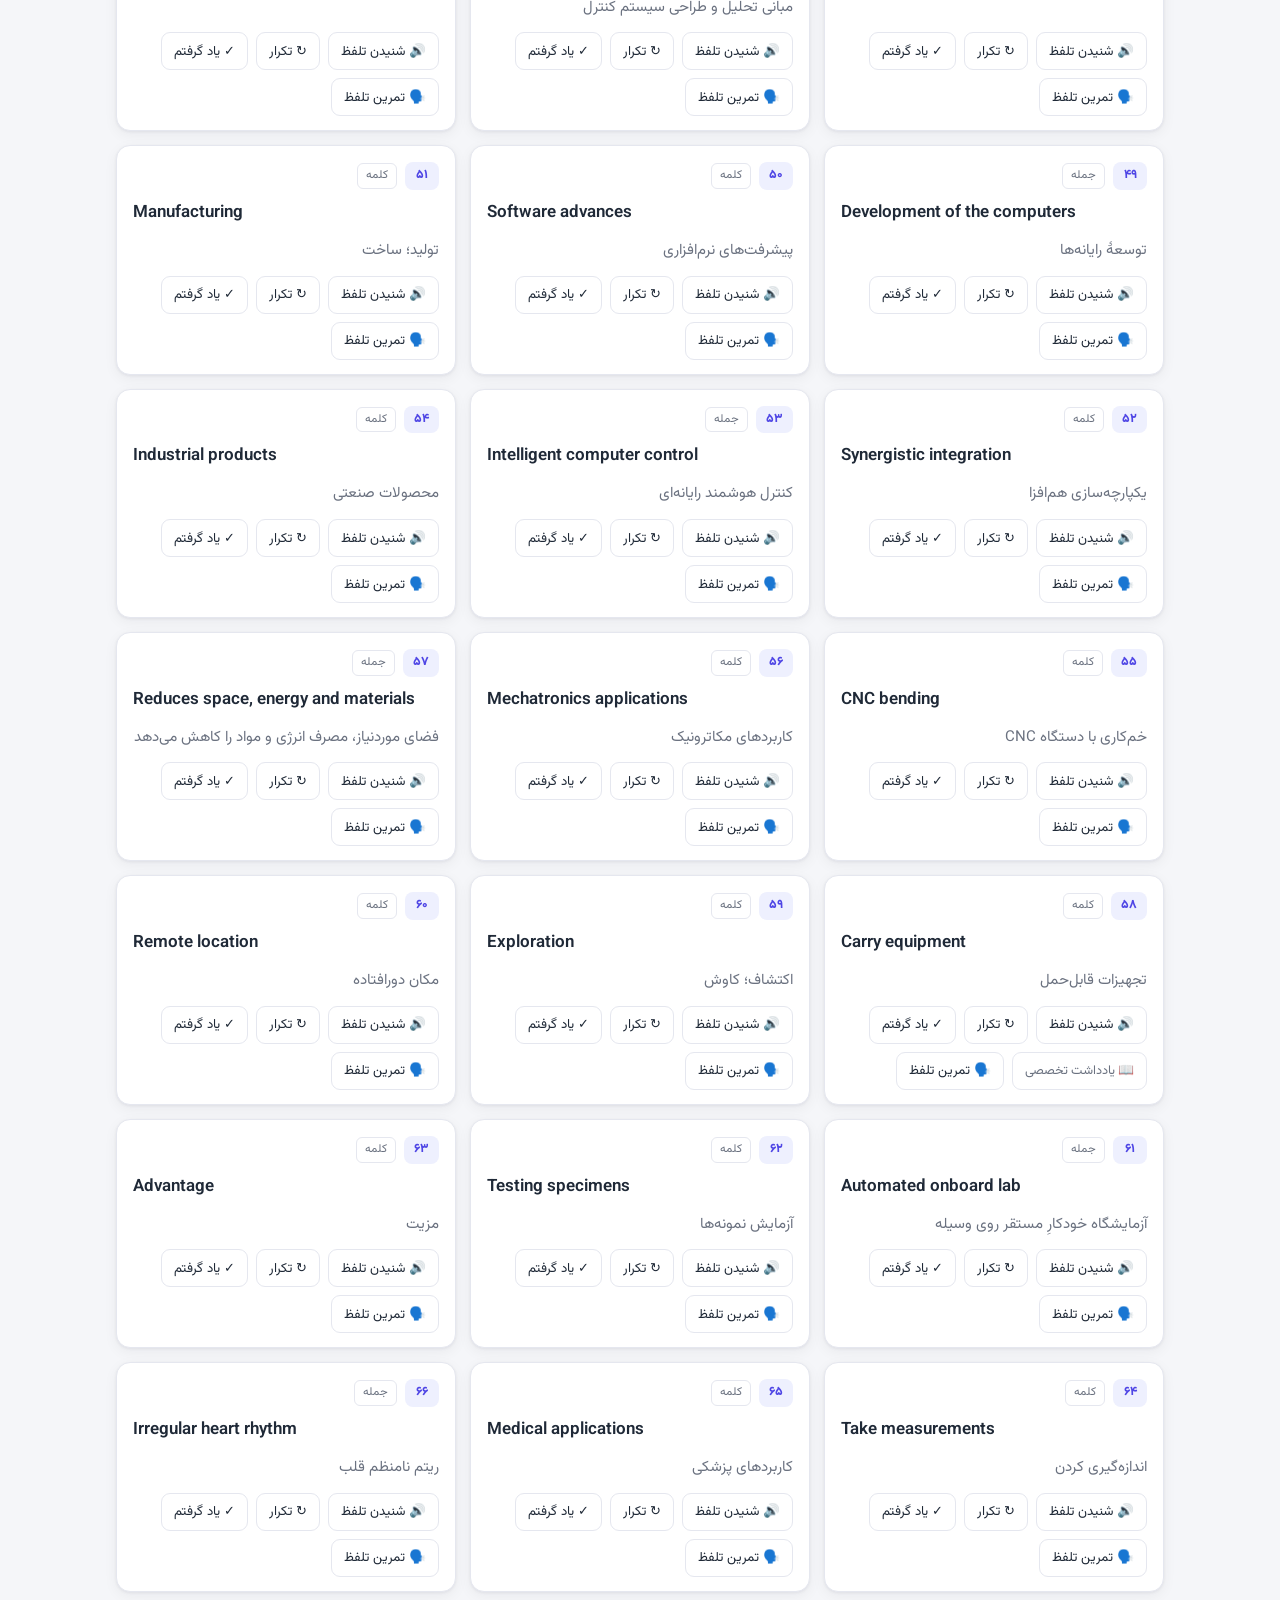
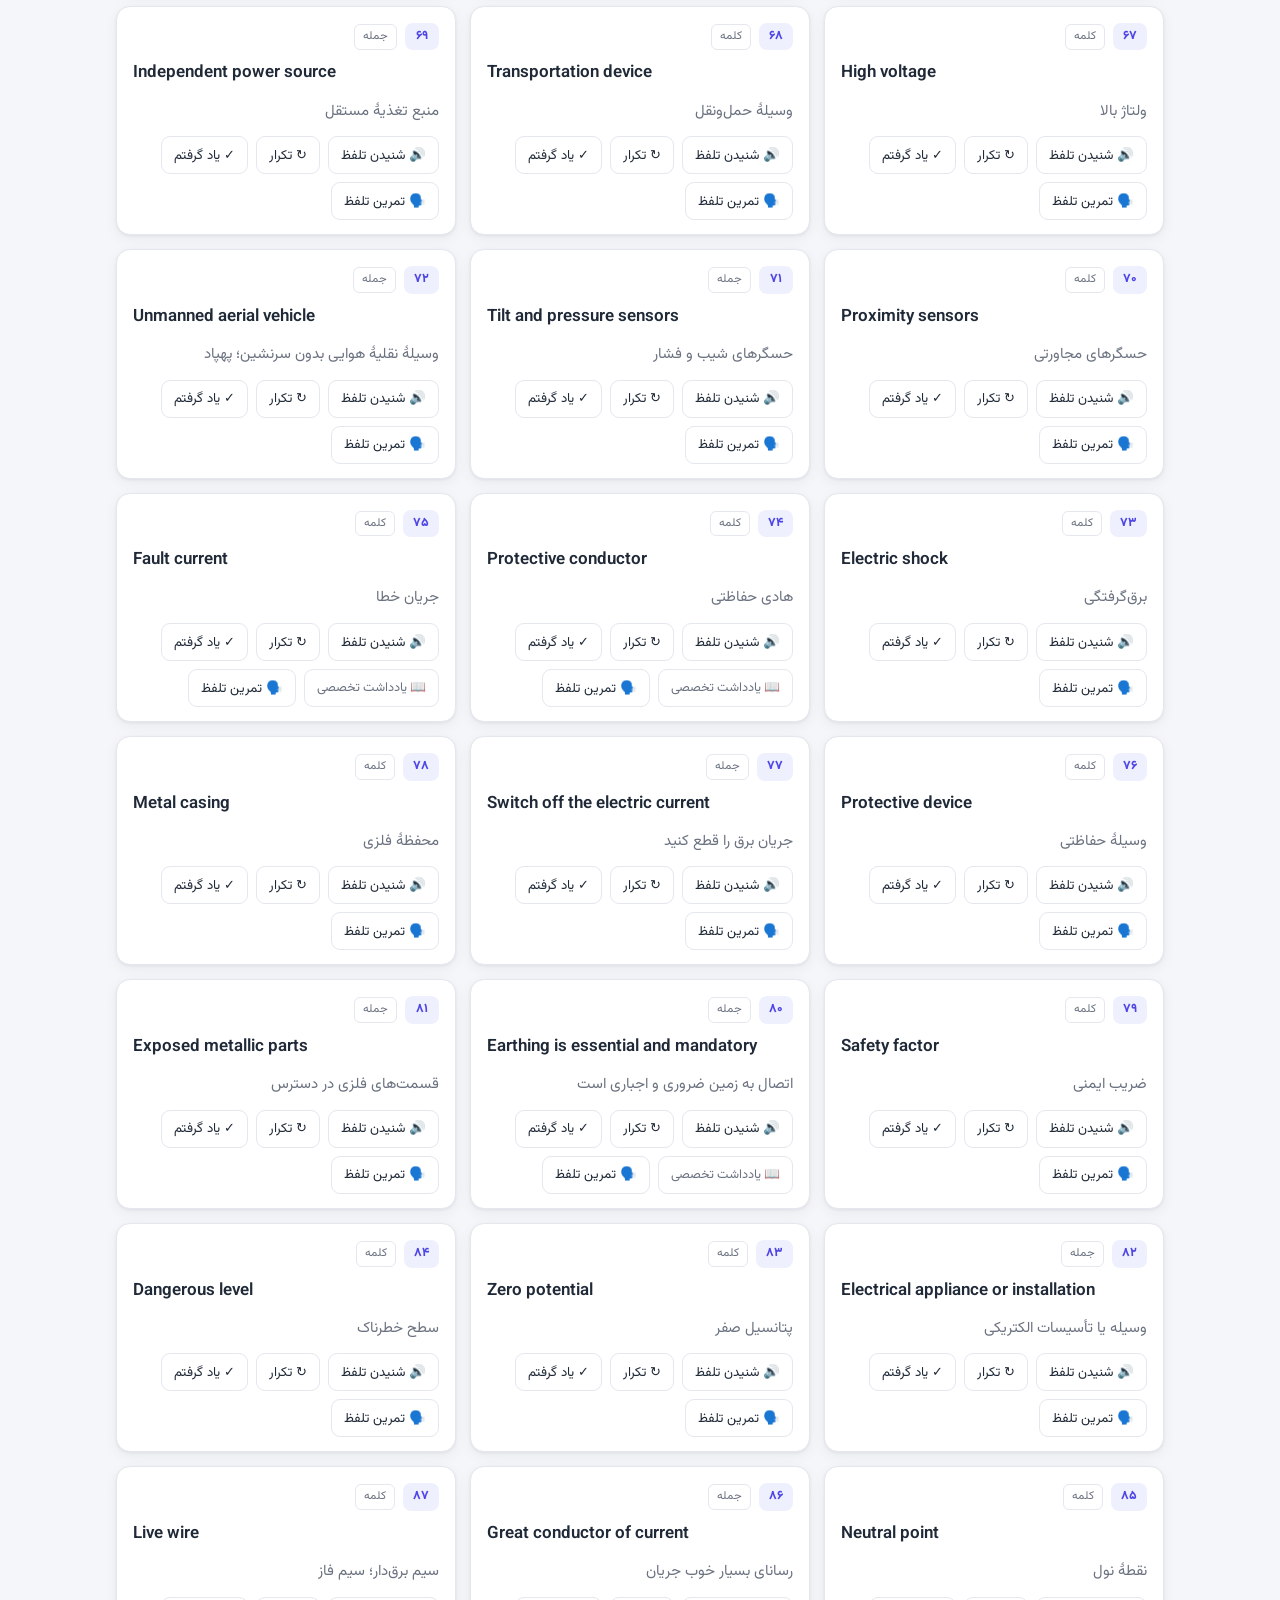
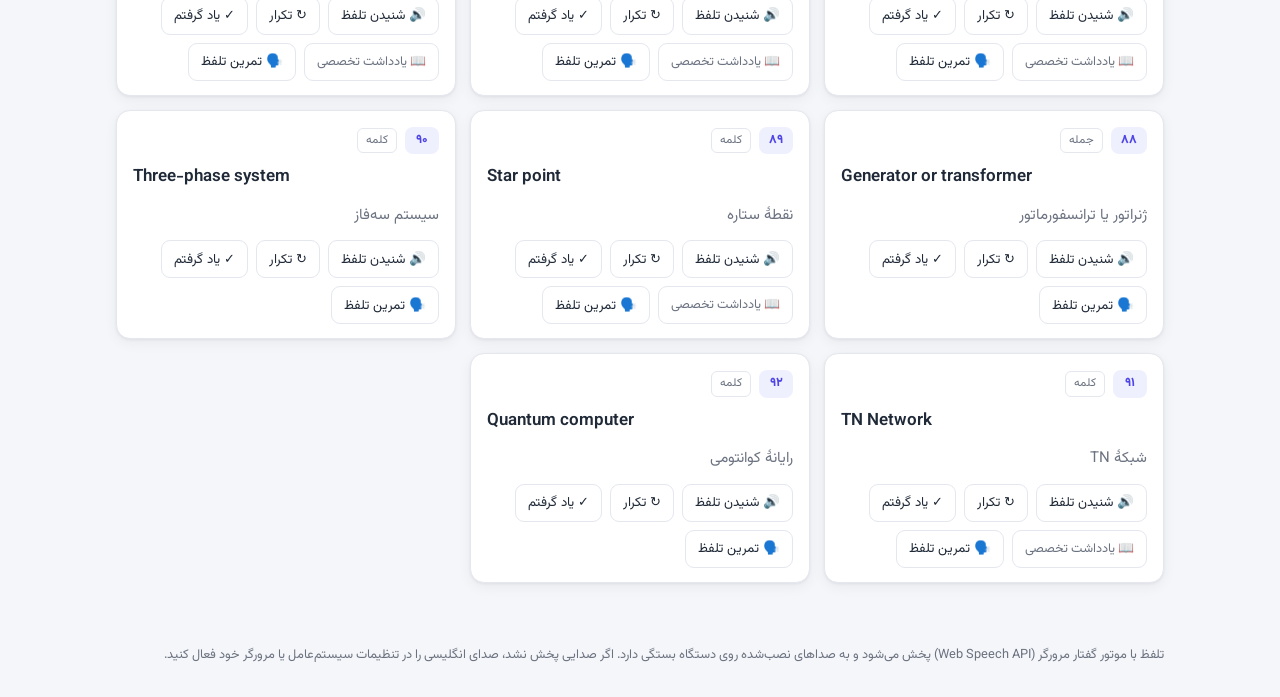
==== commit 578f64a9: "عنوان جدید هدر: دانش فنی پودمان ۱ — جمع‌وجورتر" ====
--- a/english-learning.html
+++ b/english-learning.html
@@ -3,7 +3,7 @@
 <head>
 <meta charset="UTF-8">
 <meta name="viewport" content="width=device-width, initial-scale=1.0">
-<title>واژگان تخصصی انگلیسی — یاد بگیر، گوش بده، تمرین کن</title>
+<title>دانش فنی — پودمان ۱ | پایه دوازدهم مکاترونیک</title>
 <link rel="preconnect" href="https://fonts.googleapis.com">
 <link rel="preconnect" href="https://fonts.gstatic.com" crossorigin>
 <link href="https://fonts.googleapis.com/css2?family=Vazirmatn:wght@400;500;700;800&display=swap" rel="stylesheet">
@@ -41,17 +41,24 @@
   header{
     background:var(--card);
     border-bottom:1px solid var(--border);
-    padding:20px 16px 18px;
+    padding:12px 16px 12px;
     position:sticky;top:0;z-index:50;
   }
-  .head-inner{max-width:1080px;margin:0 auto}
-  .head-row{display:flex;flex-wrap:wrap;align-items:baseline;gap:6px 14px}
-  h1{font-size:1.35rem;font-weight:800}
-  .subtitle{color:var(--muted);font-size:.9rem}
-  .head-stats{margin-inline-start:auto;display:flex;gap:14px;font-size:.85rem;color:var(--muted)}
+  .head-inner{max-width:780px;margin:0 auto}
+  .head-row{display:flex;flex-wrap:wrap;align-items:center;gap:4px 14px}
+  h1{font-size:1.55rem;font-weight:900;display:inline-flex;align-items:center;gap:10px;line-height:1.5}
+  .title-main{color:var(--text)}
+  .title-badge{
+    background:var(--primary);color:#fff;border-radius:9px;
+    padding:1px 12px;font-size:.95rem;font-weight:800;letter-spacing:0;
+  }
+  .title-side{display:flex;flex-direction:column;line-height:1.5}
+  .title-sub{font-size:.88rem;font-weight:700;color:var(--text)}
+  .subtitle{color:var(--muted);font-size:.78rem}
+  .head-stats{margin-inline-start:auto;display:flex;gap:12px;font-size:.8rem;color:var(--muted)}
   .head-stats b{color:var(--primary);font-weight:800}
-  .progress-wrap{margin-top:10px;display:flex;align-items:center;gap:10px}
-  progress{flex:1;appearance:none;height:8px;border-radius:99px;overflow:hidden;background:var(--border)}
+  .progress-wrap{margin-top:6px;display:flex;align-items:center;gap:10px}
+  progress{flex:1;appearance:none;height:6px;border-radius:99px;overflow:hidden;background:var(--border)}
   progress::-webkit-progress-bar{background:var(--border);border-radius:99px}
   progress::-webkit-progress-value{background:var(--primary);border-radius:99px;transition:width .3s}
   .progress-label{font-size:.8rem;color:var(--muted);min-width:74px;text-align:end}
@@ -181,7 +188,8 @@
   }
 
   @media (max-width:600px){
-    h1{font-size:1.15rem}
+    h1{font-size:1.3rem;gap:8px}
+    .title-badge{font-size:.85rem}
     .head-stats{width:100%;margin-inline-start:0}
     .stage{padding:22px 16px}
     .stage .en-big{font-size:1.25rem}
@@ -196,10 +204,13 @@
 <header>
   <div class="head-inner">
     <div class="head-row">
-      <h1>واژگان تخصصی انگلیسی</h1>
-      <span class="subtitle">یاد بگیر، گوش بده، تمرین کن</span>
+      <h1><span class="title-main">دانش فنی</span><span class="title-badge">پودمان ۱</span></h1>
+      <div class="title-side">
+        <span class="title-sub">تخصصی پایه دوازدهم مکاترونیک</span>
+        <span class="subtitle">یاد بگیر، گوش بده، تمرین کن</span>
+      </div>
       <div class="head-stats">
-        <span>کل: <b id="stat-total">۰</b></span>
+        <span>کل: <b id="stat-total">۹۲</b></span>
         <span>یادگرفته‌شده: <b id="stat-learned">۰</b></span>
       </div>
     </div>
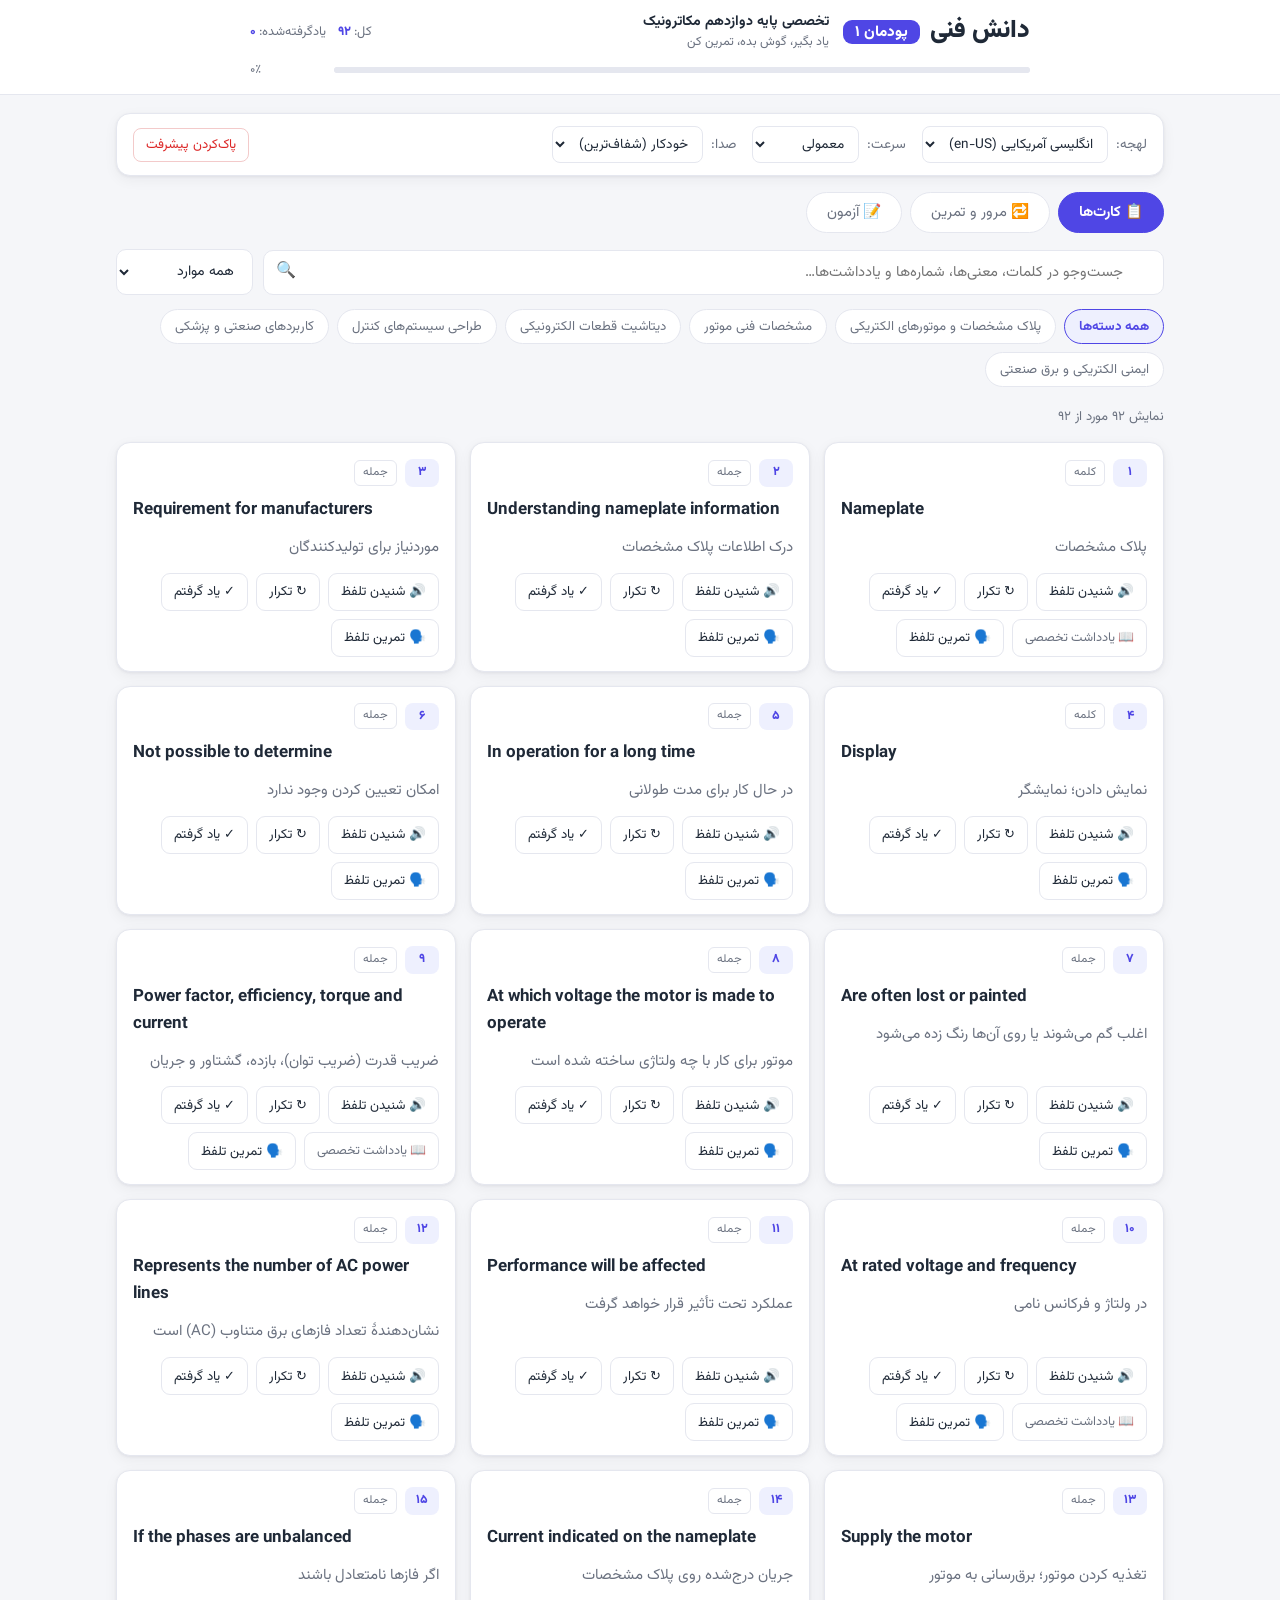
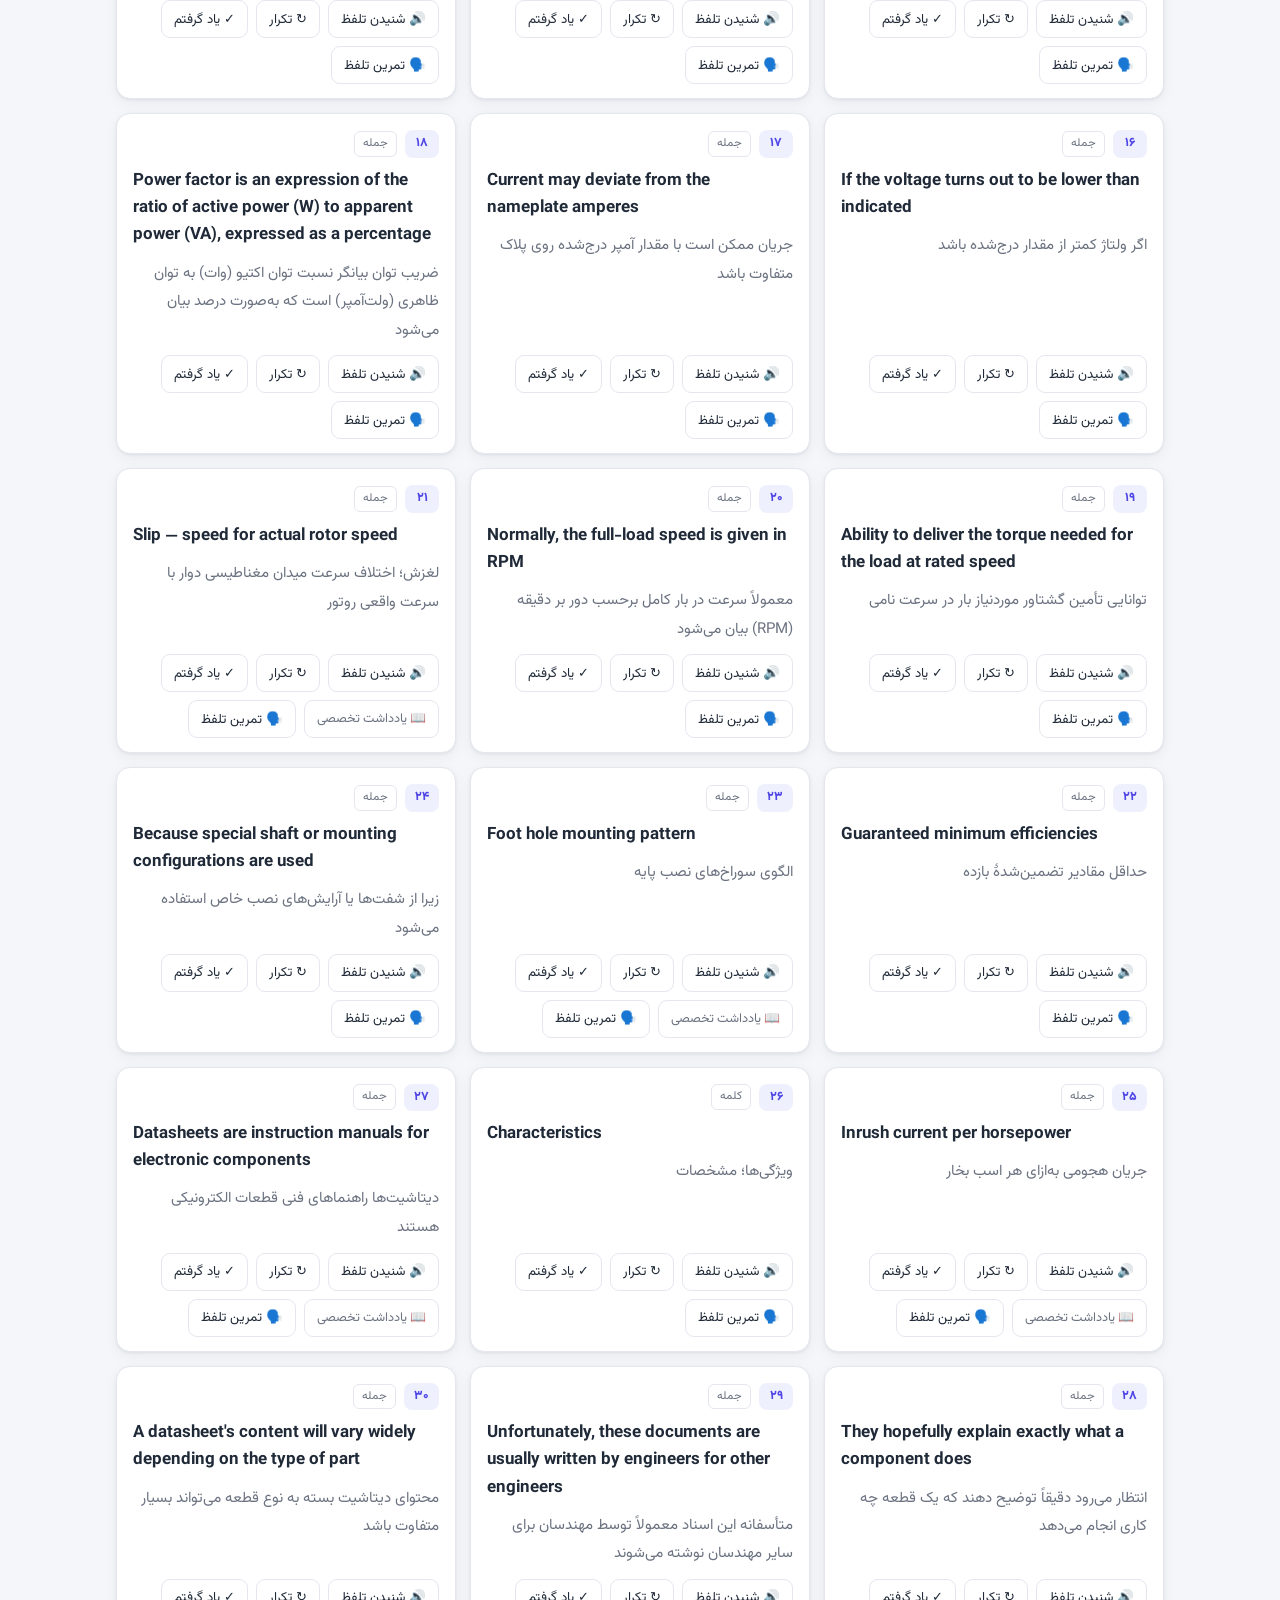
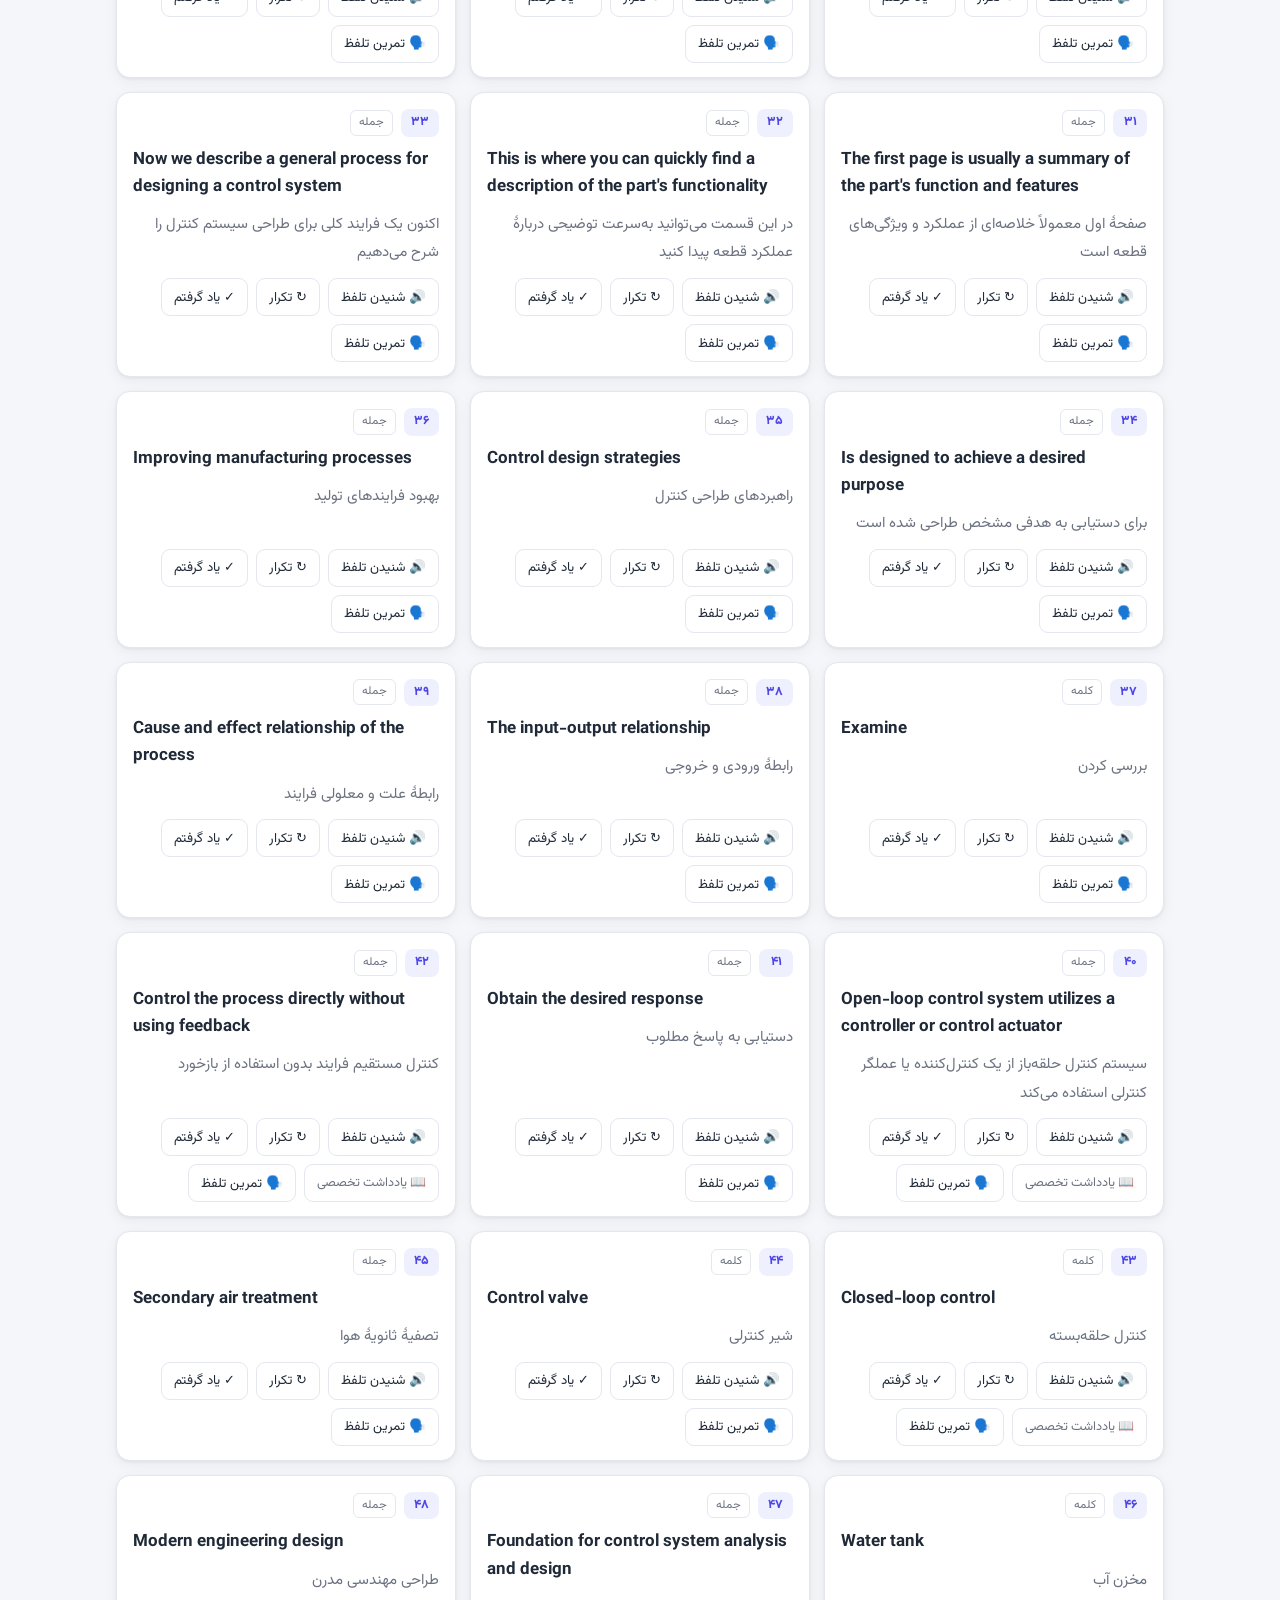
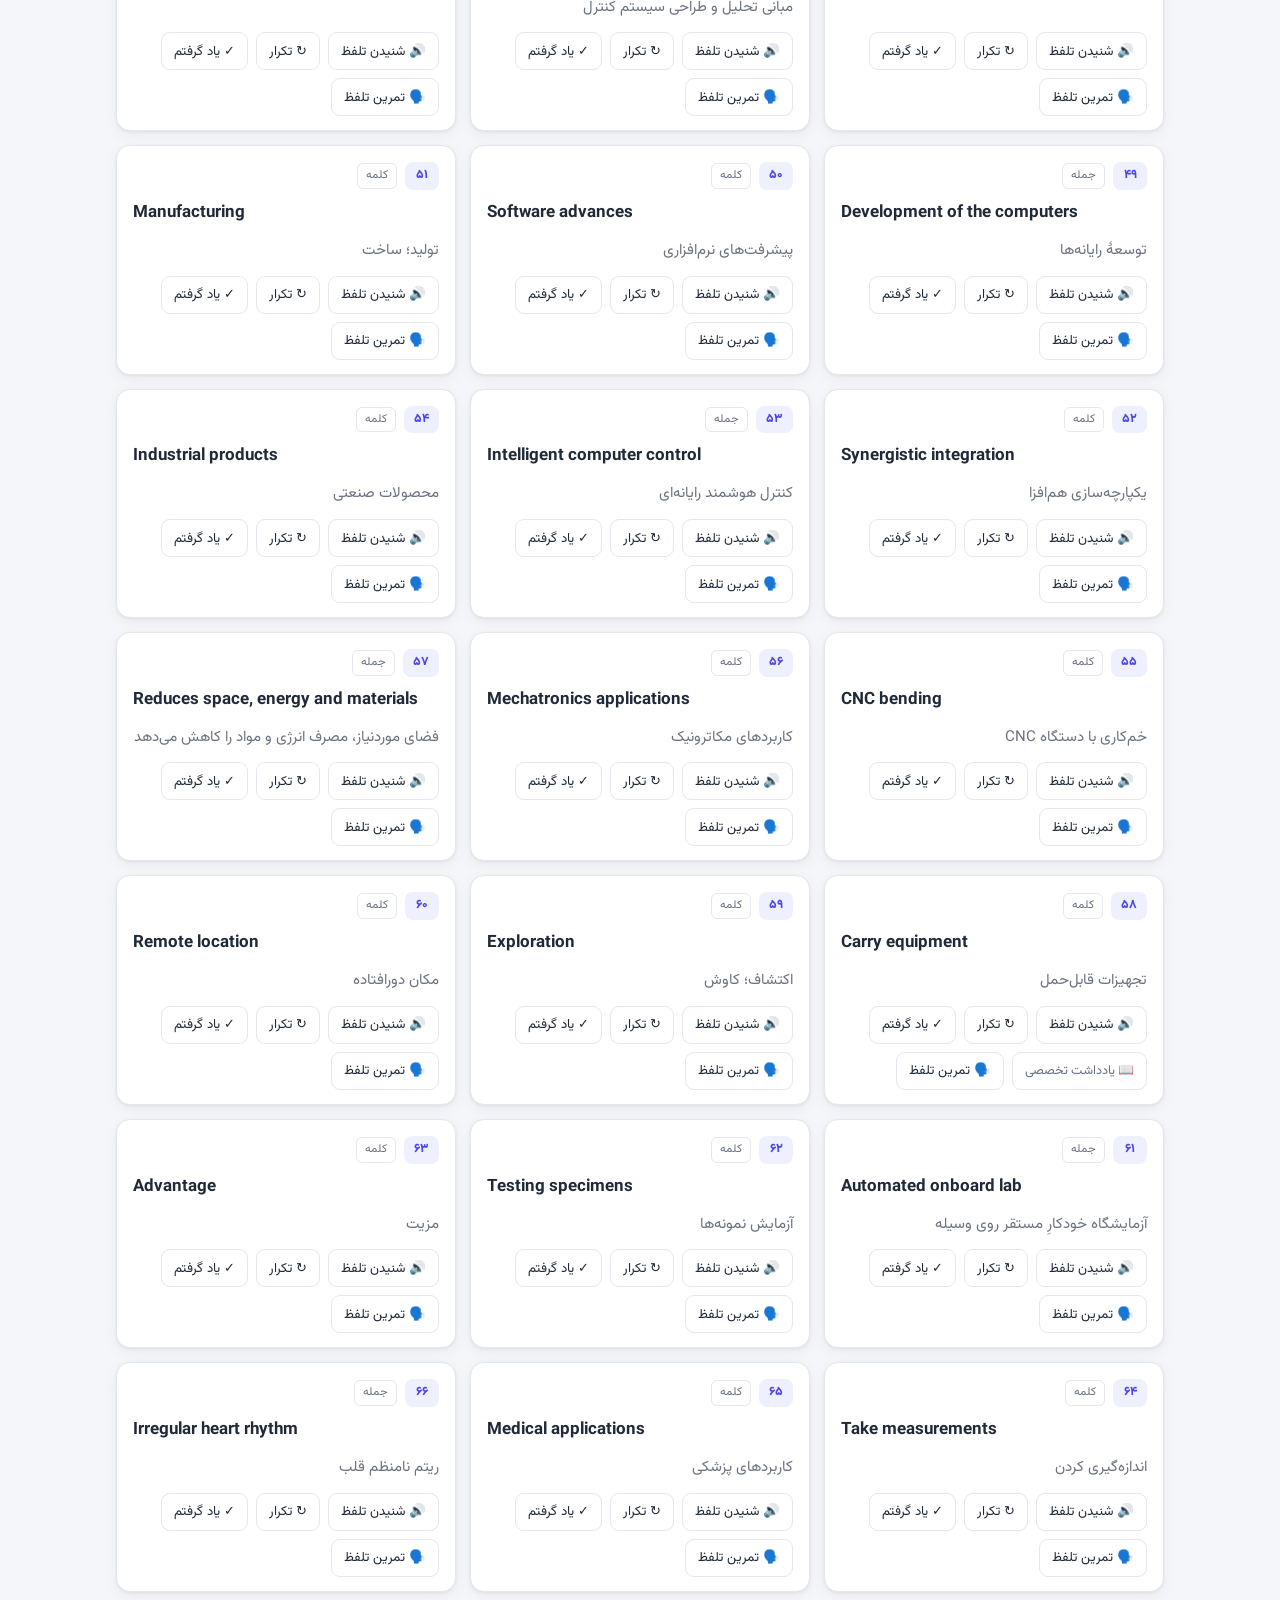
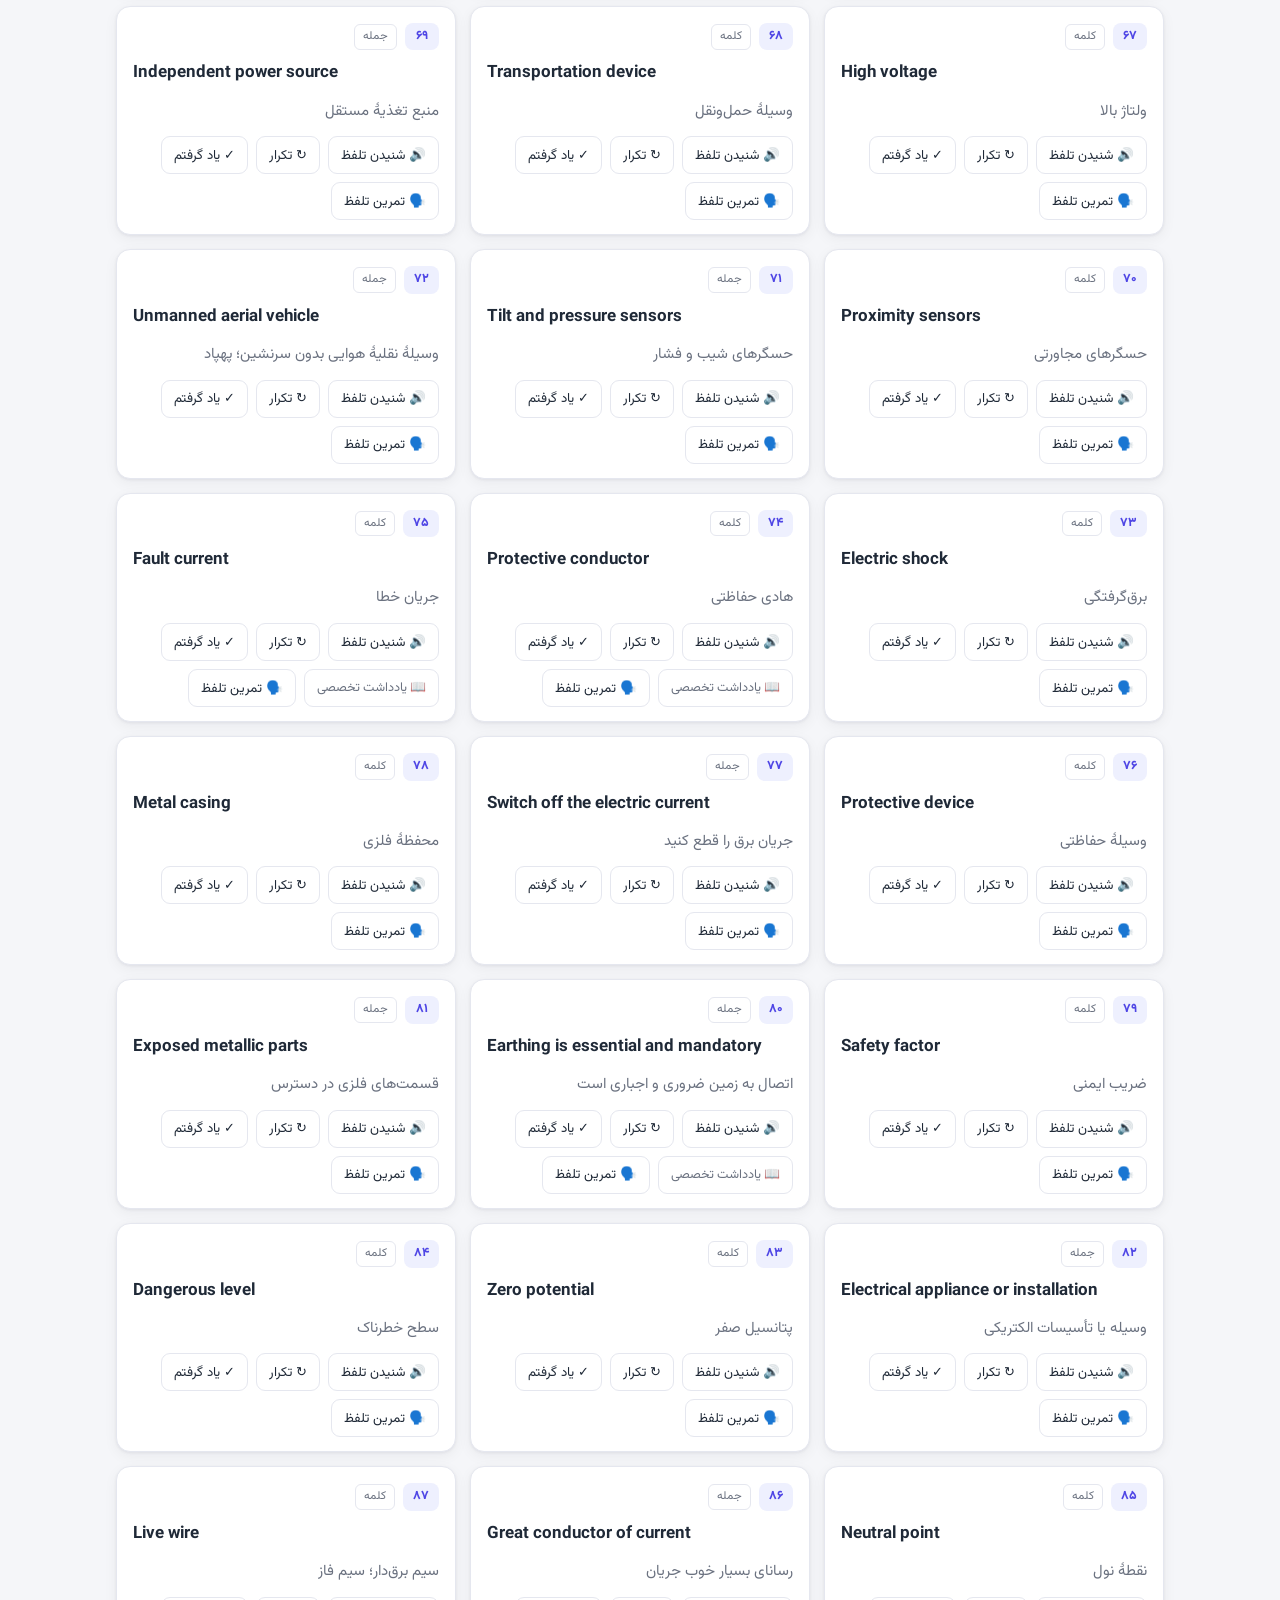
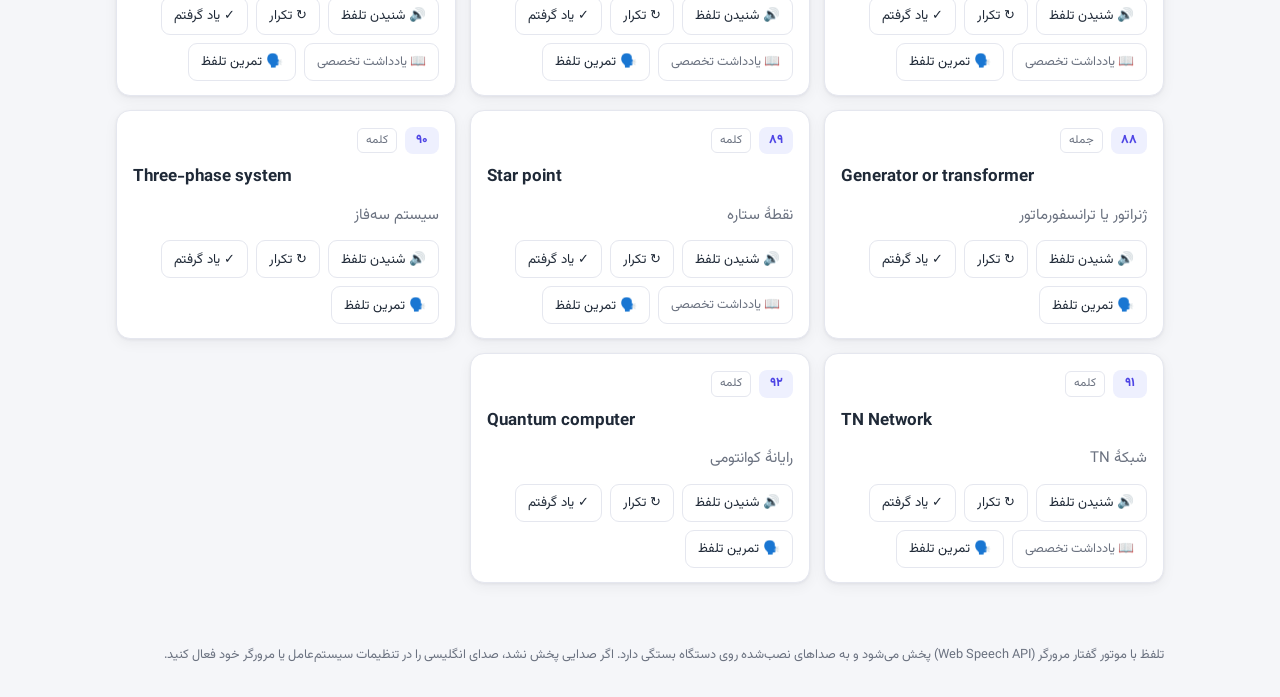
==== commit c77cdb8c: "بهینه‌سازی سرعت: حذف فونت گوگل، هاست خود فونت وزیرمتن با preload، افزودن meta description" ====
--- a/english-learning.html
+++ b/english-learning.html
@@ -3,11 +3,31 @@
 <head>
 <meta charset="UTF-8">
 <meta name="viewport" content="width=device-width, initial-scale=1.0">
+<meta name="description" content="آموزش تعاملی واژگان و جملات تخصصی انگلیسی دانش فنی پایه دوازدهم مکاترونیک — پودمان ۱؛ با تلفظ صوتی، تمرین، مرور و آزمون.">
 <title>دانش فنی — پودمان ۱ | پایه دوازدهم مکاترونیک</title>
-<link rel="preconnect" href="https://fonts.googleapis.com">
-<link rel="preconnect" href="https://fonts.gstatic.com" crossorigin>
-<link href="https://fonts.googleapis.com/css2?family=Vazirmatn:wght@400;500;700;800&display=swap" rel="stylesheet">
+<link rel="preload" href="fonts/Vazirmatn-Regular.woff2" as="font" type="font/woff2" crossorigin>
+<link rel="preload" href="fonts/Vazirmatn-ExtraBold.woff2" as="font" type="font/woff2" crossorigin>
 <style>
+  @font-face{
+    font-family:"Vazirmatn";
+    src:url("fonts/Vazirmatn-Regular.woff2") format("woff2-variations");
+    font-weight:400;font-style:normal;font-display:swap;
+  }
+  @font-face{
+    font-family:"Vazirmatn";
+    src:url("fonts/Vazirmatn-Bold.woff2") format("woff2-variations");
+    font-weight:700;font-style:normal;font-display:swap;
+  }
+  @font-face{
+    font-family:"Vazirmatn";
+    src:url("fonts/Vazirmatn-ExtraBold.woff2") format("woff2-variations");
+    font-weight:800;font-style:normal;font-display:swap;
+  }
+  @font-face{
+    font-family:"Vazirmatn";
+    src:url("fonts/Vazirmatn-Black.woff2") format("woff2-variations");
+    font-weight:900;font-style:normal;font-display:swap;
+  }
   :root{
     --bg:#f5f6f9;
     --card:#ffffff;
